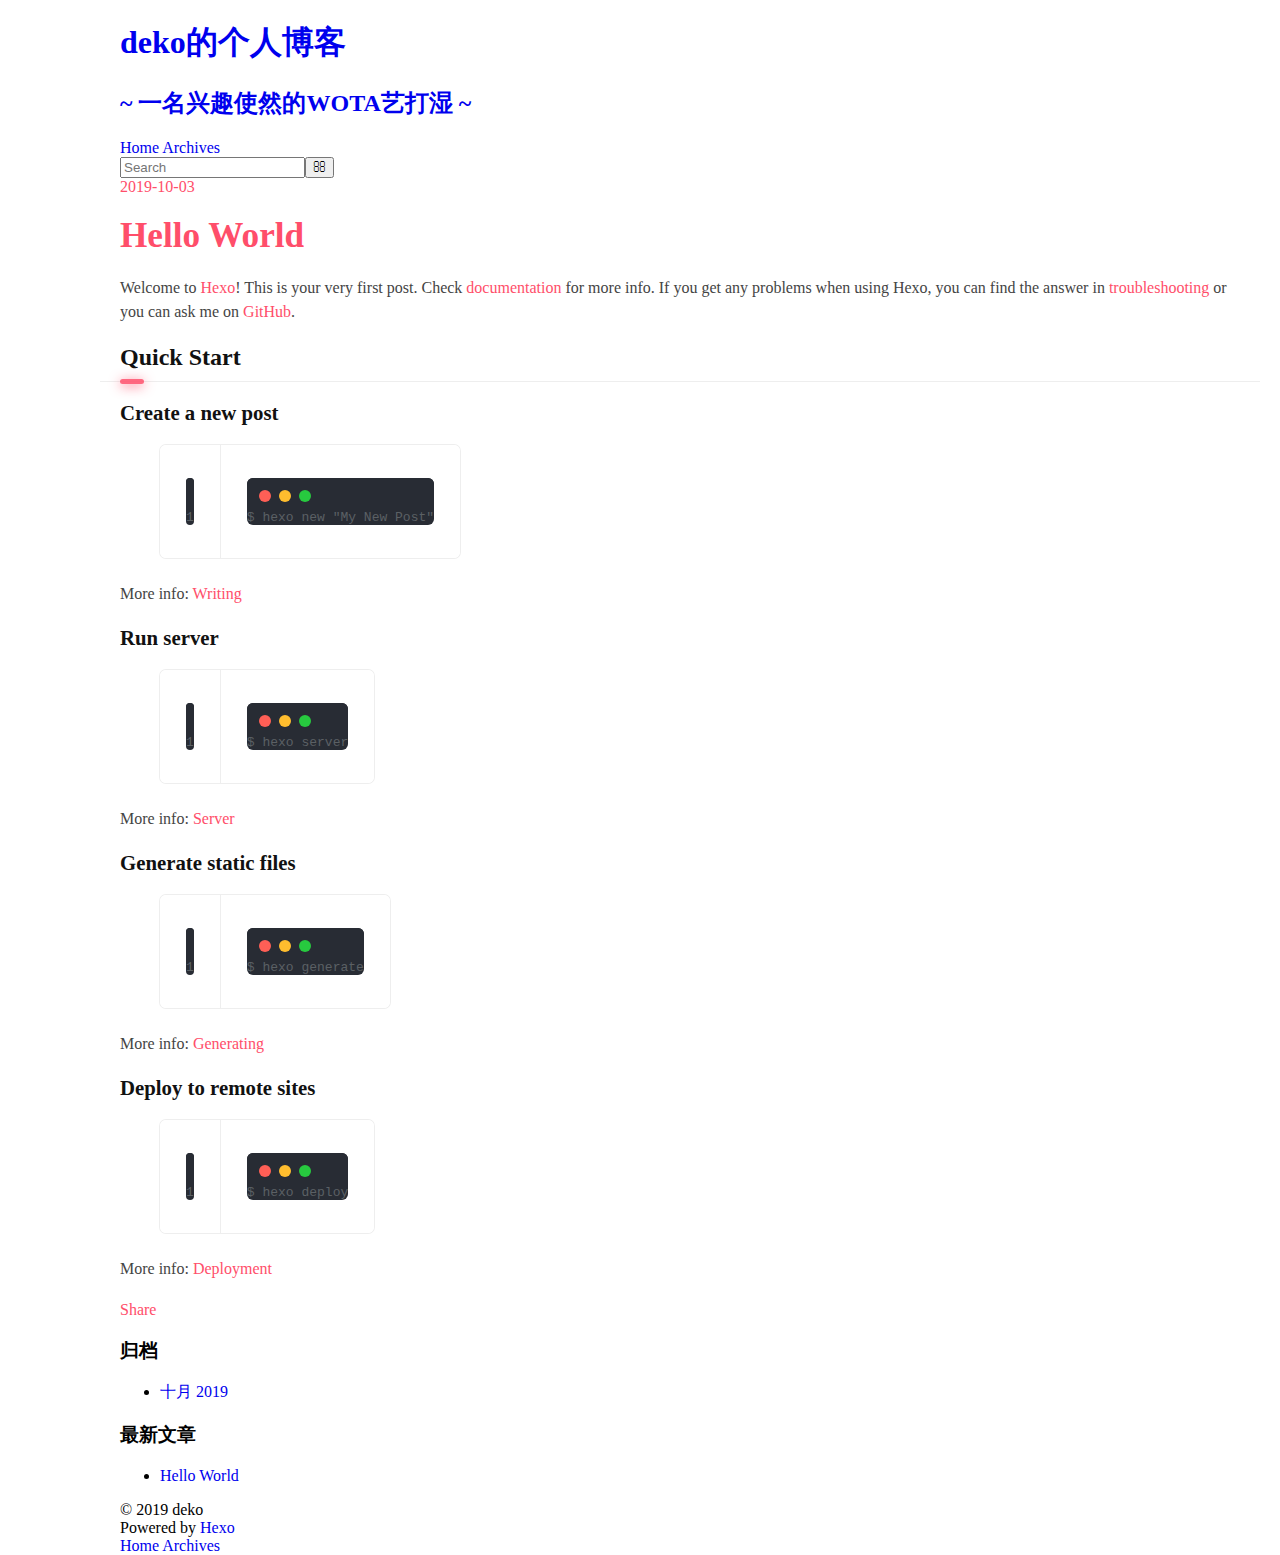
==== index.html @ b3652897 "Site updated: 2019-10-03 15:27:21" ====
<!DOCTYPE html>
<html>
<head><meta name="generator" content="Hexo 3.9.0">
  <meta charset="utf-8">
  

  
  <title>deko的个人博客</title>
  <meta name="viewport" content="width=device-width, initial-scale=1, maximum-scale=1">
  <meta property="og:type" content="website">
<meta property="og:title" content="deko的个人博客">
<meta property="og:url" content="http://yoursite.com/index.html">
<meta property="og:site_name" content="deko的个人博客">
<meta property="og:locale" content="zh-CN">
<meta name="twitter:card" content="summary">
<meta name="twitter:title" content="deko的个人博客">
  
    <link rel="alternate" href="/atom.xml" title="deko的个人博客" type="application/atom+xml">
  
  
    <link rel="icon" href="/favicon.png">
  
  
    <link href="//fonts.googleapis.com/css?family=Source+Code+Pro" rel="stylesheet" type="text/css">
  
  <link rel="stylesheet" href="/css/style.css">
</head>
</html>
<body>
  <div id="container">
    <div id="wrap">
      <header id="header">
  <div id="banner"></div>
  <div id="header-outer" class="outer">
    <div id="header-title" class="inner">
      <h1 id="logo-wrap">
        <a href="/" id="logo">deko的个人博客</a>
      </h1>
      
        <h2 id="subtitle-wrap">
          <a href="/" id="subtitle">~ 一名兴趣使然的WOTA艺打湿 ~</a>
        </h2>
      
    </div>
    <div id="header-inner" class="inner">
      <nav id="main-nav">
        <a id="main-nav-toggle" class="nav-icon"></a>
        
          <a class="main-nav-link" href="/">Home</a>
        
          <a class="main-nav-link" href="/archives">Archives</a>
        
      </nav>
      <nav id="sub-nav">
        
          <a id="nav-rss-link" class="nav-icon" href="/atom.xml" title="RSS Feed"></a>
        
        <a id="nav-search-btn" class="nav-icon" title="搜索"></a>
      </nav>
      <div id="search-form-wrap">
        <form action="//google.com/search" method="get" accept-charset="UTF-8" class="search-form"><input type="search" name="q" class="search-form-input" placeholder="Search"><button type="submit" class="search-form-submit">&#xF002;</button><input type="hidden" name="sitesearch" value="http://yoursite.com"></form>
      </div>
    </div>
  </div>
</header>
      <div class="outer">
        <section id="main">
  
    <article id="post-hello-world" class="article article-type-post" itemscope itemprop="blogPost">
  <div class="article-meta">
    <a href="/2019/10/03/hello-world/" class="article-date">
  <time datetime="2019-10-03T06:06:13.133Z" itemprop="datePublished">2019-10-03</time>
</a>
    
  </div>
  <div class="article-inner">
    
    
      <header class="article-header">
        
  
    <h1 itemprop="name">
      <a class="article-title" href="/2019/10/03/hello-world/">Hello World</a>
    </h1>
  

      </header>
    
    <div class="article-entry" itemprop="articleBody">
      
        <p>Welcome to <a href="https://hexo.io/" target="_blank" rel="noopener">Hexo</a>! This is your very first post. Check <a href="https://hexo.io/docs/" target="_blank" rel="noopener">documentation</a> for more info. If you get any problems when using Hexo, you can find the answer in <a href="https://hexo.io/docs/troubleshooting.html" target="_blank" rel="noopener">troubleshooting</a> or you can ask me on <a href="https://github.com/hexojs/hexo/issues" target="_blank" rel="noopener">GitHub</a>.</p>
<h2 id="Quick-Start"><a href="#Quick-Start" class="headerlink" title="Quick Start"></a>Quick Start</h2><h3 id="Create-a-new-post"><a href="#Create-a-new-post" class="headerlink" title="Create a new post"></a>Create a new post</h3><figure class="highlight bash"><table><tr><td class="gutter"><pre><span class="line">1</span><br></pre></td><td class="code"><pre><span class="line">$ hexo new <span class="string">"My New Post"</span></span><br></pre></td></tr></table></figure>

<p>More info: <a href="https://hexo.io/docs/writing.html" target="_blank" rel="noopener">Writing</a></p>
<h3 id="Run-server"><a href="#Run-server" class="headerlink" title="Run server"></a>Run server</h3><figure class="highlight bash"><table><tr><td class="gutter"><pre><span class="line">1</span><br></pre></td><td class="code"><pre><span class="line">$ hexo server</span><br></pre></td></tr></table></figure>

<p>More info: <a href="https://hexo.io/docs/server.html" target="_blank" rel="noopener">Server</a></p>
<h3 id="Generate-static-files"><a href="#Generate-static-files" class="headerlink" title="Generate static files"></a>Generate static files</h3><figure class="highlight bash"><table><tr><td class="gutter"><pre><span class="line">1</span><br></pre></td><td class="code"><pre><span class="line">$ hexo generate</span><br></pre></td></tr></table></figure>

<p>More info: <a href="https://hexo.io/docs/generating.html" target="_blank" rel="noopener">Generating</a></p>
<h3 id="Deploy-to-remote-sites"><a href="#Deploy-to-remote-sites" class="headerlink" title="Deploy to remote sites"></a>Deploy to remote sites</h3><figure class="highlight bash"><table><tr><td class="gutter"><pre><span class="line">1</span><br></pre></td><td class="code"><pre><span class="line">$ hexo deploy</span><br></pre></td></tr></table></figure>

<p>More info: <a href="https://hexo.io/docs/deployment.html" target="_blank" rel="noopener">Deployment</a></p>

      
    </div>
    <footer class="article-footer">
      <a data-url="http://yoursite.com/2019/10/03/hello-world/" data-id="ck1ab6etz00009khpssc32a7c" class="article-share-link">Share</a>
      
      
    </footer>
  </div>
  
</article>


  


</section>
        
          <aside id="sidebar">
  
    

  
    

  
    
  
    
  <div class="widget-wrap">
    <h3 class="widget-title">归档</h3>
    <div class="widget">
      <ul class="archive-list"><li class="archive-list-item"><a class="archive-list-link" href="/archives/2019/10/">十月 2019</a></li></ul>
    </div>
  </div>


  
    
  <div class="widget-wrap">
    <h3 class="widget-title">最新文章</h3>
    <div class="widget">
      <ul>
        
          <li>
            <a href="/2019/10/03/hello-world/">Hello World</a>
          </li>
        
      </ul>
    </div>
  </div>

  
</aside>
        
      </div>
      <footer id="footer">
  
  <div class="outer">
    <div id="footer-info" class="inner">
      &copy; 2019 deko<br>
      Powered by <a href="http://hexo.io/" target="_blank">Hexo</a>
    </div>
  </div>
</footer>
    </div>
    <nav id="mobile-nav">
  
    <a href="/" class="mobile-nav-link">Home</a>
  
    <a href="/archives" class="mobile-nav-link">Archives</a>
  
</nav>
    

<script src="//ajax.googleapis.com/ajax/libs/jquery/2.0.3/jquery.min.js"></script>


  <link rel="stylesheet" href="/fancybox/jquery.fancybox.css">
  <script src="/fancybox/jquery.fancybox.pack.js"></script>


<script src="/js/script.js"></script>



  </div>
</body>
</html>
---- css/style.css ----
*,
*::after,
*::before {
  box-sizing: border-box;
}
a {
  text-decoration: none;
}
body {
  max-width: 1200px;
  margin: auto !important;
}
#nexmoe-background .nexmoe-bg {
  opacity: 0.2;
  background-size: cover;
  filter: blur(30px);
  height: 100vh;
  width: 100%;
  position: fixed;
  top: 0;
  left: 0;
  z-index: -1;
}
#nexmoe-background .mdui-appbar {
  padding: 10px;
  display: none;
}
#nexmoe-background .mdui-appbar img {
  width: 100%;
}
@media screen and (max-width: 1023px) {
  .nexmoe-bg {
    position: relative;
  }
  .mdui-appbar {
    display: block !important;
  }
}
#nexmoe-header {
  margin-left: -240px;
}
#nexmoe-header .mdui-drawer {
  left: unset;
  scrollbar-width: none;
}
#nexmoe-header .mdui-drawer::-webkit-scrollbar {
  display: none;
}
#nexmoe-header .nexmoe-avatar,
#nexmoe-header .nexmoe-avatar img {
  width: 100%;
  font-size: 0 0;
}
#nexmoe-header .nexmoe-avatar {
  margin: 45px;
  z-index: 4;
  position: relative;
  font-size: 0;
  width: calc(100% - 90px);
  overflow: hidden;
  border-radius: 100%;
  box-shadow: 0 0.3rem 2rem rgba(161,177,204,0.6);
}
#nexmoe-header .nexmoe-avatar a {
  padding-bottom: 100%;
  display: block;
  height: 0;
}
#nexmoe-header .nexmoe-count {
  padding: 0 30px;
  margin-bottom: 30px;
  display: -webkit-box;
  display: -ms-flexbox;
  display: flex;
}
#nexmoe-header .nexmoe-count div {
  -webkit-box-flex: 1;
  -ms-flex: 1;
  flex: 1;
  text-align: center;
  color: #a3a8ae;
}
#nexmoe-header .nexmoe-count div span {
  color: #363636;
  display: block;
}
#nexmoe-header .nexmoe-social {
  padding: 5px;
}
#nexmoe-header .nexmoe-social a {
  width: 36px;
  height: 36px;
  line-height: 36px;
  margin: 5px;
  border-radius: 100%;
  display: inline-block;
  text-align: center;
  color: #606266;
}
#nexmoe-header .nexmoe-list {
  padding: 8px 20px;
}
#nexmoe-header .nexmoe-list .nexmoe-list-item {
  padding: 0 36px;
  color: #9ca2a8;
  transition: all 0.35s;
  border-radius: 10px;
  margin-bottom: 10px;
  text-align: center;
}
#nexmoe-header .nexmoe-list .nexmoe-list-item.active,
#nexmoe-header .nexmoe-list .nexmoe-list-item.active i {
  color: #fff;
}
#nexmoe-header .nexmoe-list .nexmoe-list-item.active {
  opacity: 0.9;
  background: #ff4e6a;
  box-shadow: 0 2px 12px #ff4e6a;
}
#nexmoe-header .nexmoe-list .nexmoe-list-item i {
  font-size: 22px;
  color: #9ca2a8;
}
#nexmoe-header .nexmoe-list .nexmoe-list-item .mdui-list-item-content {
  margin-left: 0px;
  transition: all 0.35s;
}
#nexmoe-header .nexmoe-widget-wrap {
  box-shadow: 0 0 1rem rgba(161,177,204,0.4);
  background-color: #fff;
  margin: 20px;
  border-radius: 10px;
  overflow: hidden;
  white-space: normal;
}
#nexmoe-header .nexmoe-widget-wrap .nexmoe-widget-title {
  font-size: 1.2em;
  font-weight: normal;
  padding: 12px 10px 10px;
  border-bottom: 1px solid #eee;
  margin: 0;
}
#nexmoe-header .nexmoe-widget-wrap .nexmoe-widget ul {
  list-style-type: none;
  padding: 0;
  margin: 0;
}
#nexmoe-header .nexmoe-widget-wrap .nexmoe-widget ul li {
  overflow: hidden;
  text-overflow: ellipsis;
  white-space: nowrap;
  border-bottom: 1px solid #eee;
  position: relative;
}
#nexmoe-header .nexmoe-widget-wrap .nexmoe-widget ul li a {
  padding: 14px 10px;
  display: block;
  color: #606266;
}
#nexmoe-header .nexmoe-widget-wrap .nexmoe-widget ul li:last-child {
  border-bottom: none;
}
#nexmoe-header .nexmoe-widget-wrap .nexmoe-widget .category-list-count {
  background-color: rgba(255,78,106,0.8);
  display: inline-block;
  width: 26px;
  height: 26px;
  line-height: 26px;
  text-align: center;
  border-radius: 100%;
  color: #fff;
  position: absolute;
  right: 10px;
  top: 10px;
}
#nexmoe-header .nexmoe-widget-wrap .tagcloud {
  padding: 10px;
  padding-bottom: 5px;
}
#nexmoe-header .nexmoe-widget-wrap .tagcloud a {
  border-radius: 10px;
  padding: 5px 10px;
  color: #fff;
  font-size: 12px !important;
  display: inline-block;
  margin-bottom: 5px;
}
#nexmoe-header .nexmoe-widget-wrap .tagcloud a:before {
  content: "# ";
}
#nexmoe-header .nexmoe-widget-wrap .tagcloud a:nth-child(7n+1) {
  background-color: rgba(255,78,106,0.15);
  color: rgba(255,78,106,0.8);
}
#nexmoe-header .nexmoe-widget-wrap .tagcloud a:nth-child(7n+2) {
  background-color: rgba(255,170,115,0.15);
  color: #ffaa73;
}
#nexmoe-header .nexmoe-widget-wrap .tagcloud a:nth-child(7n+3) {
  background-color: rgba(254,212,102,0.15);
  color: #fed466;
}
#nexmoe-header .nexmoe-widget-wrap .tagcloud a:nth-child(7n+4) {
  background-color: rgba(60,220,130,0.15);
  color: #3cdc82;
}
#nexmoe-header .nexmoe-widget-wrap .tagcloud a:nth-child(7n+5) {
  background-color: rgba(100,220,240,0.15);
  color: #64dcf0;
}
#nexmoe-header .nexmoe-widget-wrap .tagcloud a:nth-child(7n+6) {
  background-color: rgba(100,185,255,0.15);
  color: #64b9ff;
}
#nexmoe-header .nexmoe-widget-wrap .tagcloud a:nth-child(7n+7) {
  background-color: rgba(180,180,255,0.15);
  color: #b4b4ff;
}
#nexmoe-header .nexmoe-copyright {
  padding: 0 30px;
  text-align: right;
  color: #777;
  white-space: normal;
  margin-bottom: 20px;
}
#nexmoe-header .nexmoe-copyright a {
  color: rgba(255,78,106,0.8);
}
@media screen and (max-width: 1024px) {
  #nexmoe-header {
    margin-left: 0;
  }
  #nexmoe-header .mdui-drawer {
    left: 0;
  }
}
#nexmoe-content {
  position: relative;
}
#nexmoe-content .nexmoe-primary {
  box-shadow: 0 0 1rem rgba(161,177,204,0.4);
  background-color: #fff;
  float: left;
  width: 100%;
  padding: 20px;
  position: absolute;
  min-height: 100vh;
}
#nexmoe-content .nexmoe-primary .nexmoe-page-nav {
  list-style: none;
  text-align: center;
  display: inline-block;
  color: #ddd;
  background-color: #f5f6f5;
  border-radius: 10px;
  margin-top: -10px;
}
#nexmoe-content .nexmoe-primary .nexmoe-page-nav .prev {
  margin-left: 8px;
}
#nexmoe-content .nexmoe-primary .nexmoe-page-nav .page-number,
#nexmoe-content .nexmoe-primary .nexmoe-page-nav .extend {
  color: #999;
  border-radius: 10px;
  width: 35px;
  height: 35px;
  line-height: 35px;
  margin-right: 8px;
  float: left;
}
#nexmoe-content .nexmoe-primary .nexmoe-page-nav .current {
  color: #fff;
  background: #ff4e6a;
  opacity: 0.9;
  box-shadow: 0 2px 12px #ff4e6a;
}
#nexmoe-content .nexmoe-posts {
  position: relative;
}
#nexmoe-content .nexmoe-posts .nexmoe-post {
  width: 100%;
  margin-bottom: 40px;
}
#nexmoe-content .nexmoe-posts .nexmoe-post article {
  padding: 10px 0;
}
#nexmoe-content .nexmoe-posts .nexmoe-post article p:first-child {
  margin-top: 0;
}
#nexmoe-content .nexmoe-posts .nexmoe-post article p:last-child {
  margin-bottom: 0;
}
#nexmoe-content .nexmoe-posts .nexmoe-post:last-child {
  margin-bottom: 20px;
}
#nexmoe-content .nexmoe-post .nexmoe-post-cover {
  width: 100%;
  position: relative;
  overflow: hidden;
  border-radius: 10px;
  margin-bottom: 10px;
  max-height: 500px;
  min-height: 65px;
  background-color: #eee;
}
#nexmoe-content .nexmoe-post .nexmoe-post-cover img {
  width: 100%;
  display: block;
}
#nexmoe-content .nexmoe-post .nexmoe-post-cover h1 {
  position: absolute;
  bottom: 0;
  padding: 15px;
  color: #fff;
  font-size: 2em;
  width: 100%;
  box-sizing: border-box;
  text-transform: none;
  z-index: 1;
  margin: 0;
  font-weight: normal;
}
#nexmoe-content .nexmoe-post .nexmoe-post-cover h1:after {
  background-image: -webkit-linear-gradient(to top, rgba(10,17,25,0.2) 10%, rgba(10,17,25,0) 100%);
  background-image: linear-gradient(to top, rgba(10,17,25,0.2) 10%, rgba(10,17,25,0) 100%);
  -moz-pointer-events: none;
  -webkit-pointer-events: none;
  -ms-pointer-events: none;
  pointer-events: none;
  background-size: cover;
  content: '';
  display: block;
  height: 100%;
  left: 0;
  position: absolute;
  bottom: 0;
  width: 100%;
  z-index: -1;
}
#nexmoe-content .nexmoe-post .nexmoe-post-meta {
  margin-bottom: -10px;
}
#nexmoe-content .nexmoe-post .nexmoe-post-meta a {
  border-radius: 10px;
  padding: 5px 10px;
  color: #fff;
  font-size: 14px;
  display: inline-block;
  margin-bottom: 5px;
  margin-right: 3px;
}
#nexmoe-content .nexmoe-post .nexmoe-post-meta a .nexmoefont {
  font-size: 14px;
}
#nexmoe-content .nexmoe-post .nexmoe-post-meta a:before,
#nexmoe-content .nexmoe-post .nexmoe-post-meta i:before {
  margin-right: 5px;
}
#nexmoe-content .nexmoe-post .nexmoe-post-meta a:nth-child(7n+1) {
  background-color: #ff4e6a;
}
#nexmoe-content .nexmoe-post .nexmoe-post-meta a:nth-child(7n+2) {
  background-color: #ffaa73;
}
#nexmoe-content .nexmoe-post .nexmoe-post-meta a:nth-child(7n+3) {
  background-color: #fed466;
}
#nexmoe-content .nexmoe-post .nexmoe-post-meta a:nth-child(7n+4) {
  background-color: #3cdc82;
}
#nexmoe-content .nexmoe-post .nexmoe-post-meta a:nth-child(7n+5) {
  background-color: #64dcf0;
}
#nexmoe-content .nexmoe-post .nexmoe-post-meta a:nth-child(7n+6) {
  background-color: #64b9ff;
}
#nexmoe-content .nexmoe-post .nexmoe-post-meta a:nth-child(7n+7) {
  background-color: #b4b4ff;
}
#nexmoe-content .nexmoe-post .nexmoe-post-copyright {
  margin-bottom: 20px;
  border-radius: 6px;
  padding: 20px;
  color: #666;
  background-color: #f8f8f8;
  border-left: 2px solid #eee;
  line-height: 1.5em;
  position: relative;
}
#nexmoe-content .nexmoe-post .nexmoe-post-copyright i {
  position: absolute;
  top: -10px;
  left: 13px;
  font-size: 20px;
  background: #f8f8f8;
  color: #666;
  border-radius: 100%;
  text-align: center;
  line-height: 24px;
  padding: 2px;
  height: 30px;
  width: 30px;
  border: 1px solid #eee;
}
#nexmoe-content .nexmoe-post .nexmoe-post-copyright a {
  color: #ff4e6a;
}
#nexmoe-content .nexmoe-comment {
  background-color: #f5f6f5;
  padding: 20px;
  margin: -20px;
  margin-top: 0;
}
#nexmoe-content::after {
  clear: both;
  display: table;
  content: ' ';
}
@media screen and (max-width: 1024px) {
  #nexmoe-content .nexmoe-primary {
    width: 100%;
    position: relative;
    min-height: 100vh;
  }
  #nexmoe-content .nexmoe-secondary {
    display: none;
  }
}
@media screen and (min-width: 1024px) {
  body {
    padding-left: 80px;
  }
  #nexmoe-header .mdui-drawer-close {
    -webkit-transform: translateX(-160px);
    transform: translateX(-160px);
  }
  #nexmoe-header .mdui-drawer-close .nexmoe-avatar {
    padding: 16px;
    width: 80px;
    margin-left: 160px;
    margin-top: 8px;
  }
  #nexmoe-header .mdui-drawer-close .nexmoe-count {
    padding: 16px;
    width: 80px;
    margin-left: 160px;
    display: block;
  }
  #nexmoe-header .mdui-drawer-close .nexmoe-count div {
    display: block;
    margin-bottom: 10px;
  }
  #nexmoe-header .mdui-drawer-close .nexmoe-count div:last-child {
    margin-bottom: 0;
  }
  #nexmoe-header .mdui-drawer-close .mdui-list {
    margin-left: 160px;
  }
  #nexmoe-header .mdui-drawer-close .nexmoe-list-item {
    padding: 0 17px;
    color: #9ca2a8;
  }
  #nexmoe-header .mdui-drawer-close .mdui-list-item-icon~.mdui-list-item-content {
    margin-left: 32px;
  }
  #nexmoe-header .mdui-drawer-close .nexmoe-list {
    padding: 8px 10px;
  }
}
article {
  color: #444;
  font-family: microsoft yahei;
}
article p {
  line-height: 24px;
}
article code {
  background-color: rgba(27,31,35,0.05);
  border-radius: 6px;
  font-size: 85%;
  padding: 0.2em 0.4em;
  border: 1px solid #d7dae2;
}
article code::-webkit-scrollbar {
  width: 10px;
  height: 10px;
}
article code::-webkit-scrollbar-thumb {
  border-radius: 6px;
  background-color: #888;
}
article pre {
  border-radius: 6px;
  overflow: hidden;
  -webkit-box-sizing: border-box;
  box-sizing: border-box;
  margin: 20px 0;
  position: relative;
  background: #282c34;
}
article pre::before {
  content: "";
  background: #282c34;
  height: 32px;
  margin-bottom: 0;
  display: block;
}
article pre::after {
  content: " ";
  position: absolute;
  border-radius: 50%;
  background: #ff5f56;
  width: 12px;
  height: 12px;
  top: 0;
  left: 12px;
  margin-top: 12px;
  -webkit-box-shadow: 20px 0 #ffbd2e, 40px 0 #27c93f;
  box-shadow: 20px 0 #ffbd2e, 40px 0 #27c93f;
}
article pre code {
  position: relative;
  padding: 0 5px;
  display: inline-block;
  padding-left: 45px !important;
  border: none;
  border-radius: 0;
  font-size: 100%;
}
article pre code::after {
  content: '001 \A 002 \A 003 \A 004 \A 005 \A 006 \A 007 \A 008 \A 009 \A 010 \A 011 \A 012 \A 013 \A 014 \A 015 \A 016 \A 017 \A 018 \A 019 \A 020 \A 021 \A 022 \A 023 \A 024 \A 025 \A 026 \A 027 \A 028 \A 029 \A 030 \A 031 \A 032 \A 033 \A 034 \A 035 \A 036 \A 037 \A 038 \A 039 \A 040 \A 041 \A 042 \A 043 \A 044 \A 045 \A 046 \A 047 \A 048 \A 049 \A 050 \A 051 \A 052 \A 053 \A 054 \A 055 \A 056 \A 057 \A 058 \A 059 \A 060 \A 061 \A 062 \A 063 \A 064 \A 065 \A 066 \A 067 \A 068 \A 069 \A 070 \A 071 \A 072 \A 073 \A 074 \A 075 \A 076 \A 077 \A 078 \A 079 \A 080 \A 081 \A 082 \A 083 \A 084 \A 085 \A 086 \A 087 \A 088 \A 089 \A 090 \A 091 \A 092 \A 093 \A 094 \A 095 \A 096 \A 097 \A 098 \A 099 \A 100 \A 101 \A 102 \A 103 \A 104 \A 105 \A 106 \A 107 \A 108 \A 109 \A 110 \A 111 \A 112 \A 113 \A 114 \A 115 \A 116 \A 117 \A 118 \A 119 \A 120 \A 121 \A 122 \A 123 \A 124 \A 125 \A 126 \A 127 \A 128 \A 129 \A 130 \A 131 \A 132 \A 133 \A 134 \A 135 \A 136 \A 137 \A 138 \A 139 \A 140 \A 141 \A 142 \A 143 \A 144 \A 145 \A 146 \A 147 \A 148 \A 149 \A 150 \A 151 \A 152 \A 153 \A 154 \A 155 \A 156 \A 157 \A 158 \A 159 \A 160 \A 161 \A 162 \A 163 \A 164 \A 165 \A 166 \A 167 \A 168 \A 169 \A 170 \A 171 \A 172 \A 173 \A 174 \A 175 \A 176 \A 177 \A 178 \A 179 \A 180 \A 181 \A 182 \A 183 \A 184 \A 185 \A 186 \A 187 \A 188 \A 189 \A 190 \A 191 \A 192 \A 193 \A 194 \A 195 \A 196 \A 197 \A 198 \A 199 \A 200 \A 201 \A 202 \A 203 \A 204 \A 205 \A 206 \A 207 \A 208 \A 209 \A 210 \A 211 \A 212 \A 213 \A 214 \A 215 \A 216 \A 217 \A 218 \A 219 \A 220 \A 221 \A 222 \A 223 \A 224 \A 225 \A 226 \A 227 \A 228 \A 229 \A 230 \A 231 \A 232 \A 233 \A 234 \A 235 \A 236 \A 237 \A 238 \A 239 \A 240 \A 241 \A 242 \A 243 \A 244 \A 245 \A 246 \A 247 \A 248 \A 249 \A 250 \A 251 \A 252 \A 253 \A 254 \A 255 \A 256 \A 257 \A 258 \A 259 \A 260 \A 261 \A 262 \A 263 \A 264 \A 265 \A 266 \A 267 \A 268 \A 269 \A 270 \A 271 \A 272 \A 273 \A 274 \A 275 \A 276 \A 277 \A 278 \A 279 \A 280 \A 281 \A 282 \A 283 \A 284 \A 285 \A 286 \A 287 \A 288 \A 289 \A 290 \A 291 \A 292 \A 293 \A 294 \A 295 \A 296 \A 297 \A 298 \A 299 \A 300 \A 301 \A 302 \A 303 \A 304 \A 305 \A 306 \A 307 \A 308 \A 309 \A 310 \A 311 \A 312 \A 313 \A 314 \A 315 \A 316 \A 317 \A 318 \A 319 \A 320 \A 321 \A 322 \A 323 \A 324 \A 325 \A 326 \A 327 \A 328 \A 329 \A 330 \A 331 \A 332 \A 333 \A 334 \A 335 \A 336 \A 337 \A 338 \A 339 \A 340 \A 341 \A 342 \A 343 \A 344 \A 345 \A 346 \A 347 \A 348 \A 349 \A 350 \A 351 \A 352 \A 353 \A 354 \A 355 \A 356 \A 357 \A 358 \A 359 \A 360 \A 361 \A 362 \A 363 \A 364 \A 365 \A 366 \A 367 \A 368 \A 369 \A 370 \A 371 \A 372 \A 373 \A 374 \A 375 \A 376 \A 377 \A 378 \A 379 \A 380 \A 381 \A 382 \A 383 \A 384 \A 385 \A 386 \A 387 \A 388 \A 389 \A 390 \A 391 \A 392 \A 393 \A 394 \A 395 \A 396 \A 397 \A 398 \A 399 \A 400 \A 401 \A 402 \A 403 \A 404 \A 405 \A 406 \A 407 \A 408 \A 409 \A 410 \A 411 \A 412 \A 413 \A 414 \A 415 \A 416 \A 417 \A 418 \A 419 \A 420 \A 421 \A 422 \A 423 \A 424 \A 425 \A 426 \A 427 \A 428 \A 429 \A 430 \A 431 \A 432 \A 433 \A 434 \A 435 \A 436 \A 437 \A 438 \A 439 \A 440 \A 441 \A 442 \A 443 \A 444 \A 445 \A 446 \A 447 \A 448 \A 449 \A 450 \A 451 \A 452 \A 453 \A 454 \A 455 \A 456 \A 457 \A 458 \A 459 \A 460 \A 461 \A 462 \A 463 \A 464 \A 465 \A 466 \A 467 \A 468 \A 469 \A 470 \A 471 \A 472 \A 473 \A 474 \A 475 \A 476 \A 477 \A 478 \A 479 \A 480 \A 481 \A 482 \A 483 \A 484 \A 485 \A 486 \A 487 \A 488 \A 489 \A 490 \A 491 \A 492 \A 493 \A 494 \A 495 \A 496 \A 497 \A 498 \A 499 \A 500 \A 501 \A 502 \A 503 \A 504 \A 505 \A 506 \A 507 \A 508 \A 509 \A 510 \A 511 \A 512 \A 513 \A 514 \A 515 \A 516 \A 517 \A 518 \A 519 \A 520 \A 521 \A 522 \A 523 \A 524 \A 525 \A 526 \A 527 \A 528 \A 529 \A 530 \A 531 \A 532 \A 533 \A 534 \A 535 \A 536 \A 537 \A 538 \A 539 \A 540 \A 541 \A 542 \A 543 \A 544 \A 545 \A 546 \A 547 \A 548 \A 549 \A 550 \A 551 \A 552 \A 553 \A 554 \A 555 \A 556 \A 557 \A 558 \A 559 \A 560 \A 561 \A 562 \A 563 \A 564 \A 565 \A 566 \A 567 \A 568 \A 569 \A 570 \A 571 \A 572 \A 573 \A 574 \A 575 \A 576 \A 577 \A 578 \A 579 \A 580 \A 581 \A 582 \A 583 \A 584 \A 585 \A 586 \A 587 \A 588 \A 589 \A 590 \A 591 \A 592 \A 593 \A 594 \A 595 \A 596 \A 597 \A 598 \A 599 \A 600 \A 601 \A 602 \A 603 \A 604 \A 605 \A 606 \A 607 \A 608 \A 609 \A 610 \A 611 \A 612 \A 613 \A 614 \A 615 \A 616 \A 617 \A 618 \A 619 \A 620 \A 621 \A 622 \A 623 \A 624 \A 625 \A 626 \A 627 \A 628 \A 629 \A 630 \A 631 \A 632 \A 633 \A 634 \A 635 \A 636 \A 637 \A 638 \A 639 \A 640 \A 641 \A 642 \A 643 \A 644 \A 645 \A 646 \A 647 \A 648 \A 649 \A 650 \A 651 \A 652 \A 653 \A 654 \A 655 \A 656 \A 657 \A 658 \A 659 \A 660 \A 661 \A 662 \A 663 \A 664 \A 665 \A 666 \A 667 \A 668 \A 669 \A 670 \A 671 \A 672 \A 673 \A 674 \A 675 \A 676 \A 677 \A 678 \A 679 \A 680 \A 681 \A 682 \A 683 \A 684 \A 685 \A 686 \A 687 \A 688 \A 689 \A 690 \A 691 \A 692 \A 693 \A 694 \A 695 \A 696 \A 697 \A 698 \A 699 \A 700 \A 701 \A 702 \A 703 \A 704 \A 705 \A 706 \A 707 \A 708 \A 709 \A 710 \A 711 \A 712 \A 713 \A 714 \A 715 \A 716 \A 717 \A 718 \A 719 \A 720 \A 721 \A 722 \A 723 \A 724 \A 725 \A 726 \A 727 \A 728 \A 729 \A 730 \A 731 \A 732 \A 733 \A 734 \A 735 \A 736 \A 737 \A 738 \A 739 \A 740 \A 741 \A 742 \A 743 \A 744 \A 745 \A 746 \A 747 \A 748 \A 749 \A 750 \A 751 \A 752 \A 753 \A 754 \A 755 \A 756 \A 757 \A 758 \A 759 \A 760 \A 761 \A 762 \A 763 \A 764 \A 765 \A 766 \A 767 \A 768 \A 769 \A 770 \A 771 \A 772 \A 773 \A 774 \A 775 \A 776 \A 777 \A 778 \A 779 \A 780 \A 781 \A 782 \A 783 \A 784 \A 785 \A 786 \A 787 \A 788 \A 789 \A 790 \A 791 \A 792 \A 793 \A 794 \A 795 \A 796 \A 797 \A 798 \A 799 \A 800 \A 801 \A 802 \A 803 \A 804 \A 805 \A 806 \A 807 \A 808 \A 809 \A 810 \A 811 \A 812 \A 813 \A 814 \A 815 \A 816 \A 817 \A 818 \A 819 \A 820 \A 821 \A 822 \A 823 \A 824 \A 825 \A 826 \A 827 \A 828 \A 829 \A 830 \A 831 \A 832 \A 833 \A 834 \A 835 \A 836 \A 837 \A 838 \A 839 \A 840 \A 841 \A 842 \A 843 \A 844 \A 845 \A 846 \A 847 \A 848 \A 849 \A 850 \A 851 \A 852 \A 853 \A 854 \A 855 \A 856 \A 857 \A 858 \A 859 \A 860 \A 861 \A 862 \A 863 \A 864 \A 865 \A 866 \A 867 \A 868 \A 869 \A 870 \A 871 \A 872 \A 873 \A 874 \A 875 \A 876 \A 877 \A 878 \A 879 \A 880 \A 881 \A 882 \A 883 \A 884 \A 885 \A 886 \A 887 \A 888 \A 889 \A 890 \A 891 \A 892 \A 893 \A 894 \A 895 \A 896 \A 897 \A 898 \A 899 \A 900 \A 901 \A 902 \A 903 \A 904 \A 905 \A 906 \A 907 \A 908 \A 909 \A 910 \A 911 \A 912 \A 913 \A 914 \A 915 \A 916 \A 917 \A 918 \A 919 \A 920 \A 921 \A 922 \A 923 \A 924 \A 925 \A 926 \A 927 \A 928 \A 929 \A 930 \A 931 \A 932 \A 933 \A 934 \A 935 \A 936 \A 937 \A 938 \A 939 \A 940 \A 941 \A 942 \A 943 \A 944 \A 945 \A 946 \A 947 \A 948 \A 949 \A 950 \A 951 \A 952 \A 953 \A 954 \A 955 \A 956 \A 957 \A 958 \A 959 \A 960 \A 961 \A 962 \A 963 \A 964 \A 965 \A 966 \A 967 \A 968 \A 969 \A 970 \A 971 \A 972 \A 973 \A 974 \A 975 \A 976 \A 977 \A 978 \A 979 \A 980 \A 981 \A 982 \A 983 \A 984 \A 985 \A 986 \A 987 \A 988 \A 989 \A 990 \A 991 \A 992 \A 993 \A 994 \A 995 \A 996 \A 997 \A 998 \A 999.';
  color: #5c6370;
  position: absolute;
  top: 0.5em;
  bottom: 0.5em;
  left: 0;
  text-align: left;
  clip: rect(-100px 2em 9999px 0);
  clip: rect(-100px 5ch 9999px 0);
  overflow: hidden;
  padding: 1px 0;
  padding-left: 12px;
  background: #282c34;
}
article a {
  -webkit-transition: all 0.35s;
  transition: all 0.35s;
  color: #ff4e6a;
  text-decoration: none;
  position: relative;
  word-wrap: break-word;
}
article a:hover,
article a:focus {
  color: #ff4e6a;
}
article a::after {
  -webkit-transition: width 0.35s;
  transition: width 0.35s;
  content: "";
  right: 0;
  width: 0;
  bottom: -2px;
  position: absolute;
  border-bottom: 1px solid;
}
article a:hover::after {
  left: 0;
  width: 100%;
}
article p {
  margin: 20px 0;
  position: relative;
}
article p::after {
  content: "";
  clear: both;
  display: block;
}
article del {
  color: #999;
  font-size: 0.9em;
}
article table.nexmoe-album {
  margin: -5px;
  max-width: calc(100% + 10px);
}
article table.nexmoe-album + .nexmoe-album {
  margin-top: 5px;
}
article table.nexmoe-album,
article table.nexmoe-album thead,
article table.nexmoe-album th,
article table.nexmoe-album td {
  border: none;
  box-shadow: none;
}
article table.nexmoe-album * {
  background-color: transparent !important;
}
article table.nexmoe-album th,
article table.nexmoe-album td {
  padding: 5px;
}
article img {
  display: block;
  border-radius: 6px;
  border: 1px solid #eee;
}
article h1,
article h2,
article h3,
article h4,
article h5,
article h6 {
  color: #111;
  margin: 20px 0;
}
article h4,
article h5,
article h6 {
  position: relative;
}
article h4:before,
article h5:before,
article h6:before {
  display: inline-block;
  width: 1em;
  content: '#';
  color: #ff4e6a;
}
article h1 {
  font-size: 2.2em;
}
article h2 {
  font-size: 1.5em;
  position: relative;
  padding-bottom: 10px;
}
article h2:before {
  content: "";
  width: calc(100% + 40px);
  border-bottom: 1px solid #eee;
  position: absolute;
  bottom: -1px;
  left: -20px;
}
article h2:after {
  transition: all 0.35s;
  content: "";
  position: absolute;
  background: rgba(255,78,106,0.85);
  width: 1em;
  height: 5px;
  bottom: -3px;
  left: 0;
  border-radius: 6px;
  box-shadow: 0 2px 12px rgba(255,78,106,0.85);
}
article h2:hover:after {
  width: 2em;
}
article h3 {
  font-size: 1.3em;
}
article h4 {
  font-size: 1.15em;
}
article h5 {
  font-size: 1em;
}
article h6 {
  font-size: 0.9em;
}
article blockquote {
  color: #666;
  margin: 20px 0;
  padding: 0.1em 2.2em;
  background-color: #f8f8f8;
  line-height: 28px;
  position: relative;
  border-radius: 6px;
  border: 1px solid #eee;
  font-family: sf pro sc, sf pro display, sf pro icons, aos icons, pingfang sc, helvetica neue, helvetica, arial, sans-serif;
}
article blockquote:before {
  content: "\201C";
  top: 15px;
  left: 10px;
  position: absolute;
  color: #888;
  font-size: 3em;
}
article blockquote:after {
  content: "\201D";
  bottom: -8px;
  right: 10px;
  position: absolute;
  color: #888;
  font-size: 3em;
}
article hr {
  display: block;
  border: 0;
  border-top: 1px dashed #ccc;
  margin: 20px 0;
  padding: 0;
}
article sub,
article sup {
  font-size: 75%;
  line-height: 0;
  position: relative;
  vertical-align: baseline;
}
article sup {
  top: -0.5em;
}
article sub {
  bottom: -0.25em;
}
article ul,
article ol {
  padding: 0 0 0 2em;
  margin-top: 0;
}
article ul .mdui-checkbox {
  padding-left: 22px;
  height: 18px;
}
article ul .mdui-checkbox-icon {
  top: 4px;
}
article li {
  line-height: 24px;
}
article li p {
  margin: 0 !important;
}
article dd {
  margin: 0 0 0 2em;
}
article table {
  color: #5b6064;
  border-spacing: 0;
  text-align: center;
  border-collapse: collapse;
  -webkit-box-shadow: 0 0 0 1px #eee;
  box-shadow: 0 0 0 1px #eee;
  display: inline-block;
  max-width: 100%;
  overflow: auto;
  white-space: nowrap;
  margin: auto;
  border-radius: 6px;
}
article table::-webkit-scrollbar {
  width: 6px;
  height: 6px;
}
article table::-webkit-scrollbar-thumb {
  background-color: #888;
}
article table thead {
  border-bottom: 1px solid #eee;
  background-color: #f8f8f8;
}
article table thead tr {
  background-color: #f8f8f8;
}
article table th {
  border-right: 1px solid #eee;
  padding: 13px 26px;
  font-weight: 400;
}
article table td {
  border-right: 1px solid #eee;
  padding: 13px 26px;
}
article table th:last-child,
article table td:last-child {
  border: none;
}
article table tr {
  background-color: #fff;
}
article table tr:nth-child(2n) {
  background-color: #f8f8f8;
}
article img,
article canvas,
article iframe,
article video,
article svg,
article select,
article textarea {
  width: auto;
  max-width: 100%;
}
details ul {
  padding-left: 1.7em;
}
summary {
  cursor: pointer;
}
summary i {
  margin-right: 0.3em;
  width: 24px;
}
summary::-webkit-details-marker {
  display: none;
}
summary .remove {
  display: none;
}
details[open] > summary .add {
  display: none;
}
details[open] > summary .remove {
  display: inline-block;
}
article .catui-pic {
  max-height: 400px;
  overflow: hidden;
  display: inline-block;
  border-radius: 6px;
  -webkit-box-shadow: 0 0 0 1px #eee;
  box-shadow: 0 0 0 1px #eee;
}
article .catui-pic-2 p {
  width: calc(50% - 10px);
}
article .catui-pic-3 p {
  width: calc(33.333333333333336% - 13.333333333333334px);
}
article .catui-pic-2 p,
article .catui-pic-3 p {
  float: left;
  margin-right: 20px !important;
  margin-top: 0 !important;
}
article .catui-pic-2 img,
article .catui-pic-3 img {
  object-fit: cover;
}
article .catui-pic-2 p:after,
article .catui-pic-3 p:after {
  content: attr(title);
  position: absolute;
  bottom: 0;
  padding: 10px;
  color: #fff;
  right: 0;
  max-width: 100%;
  box-sizing: border-box;
  word-wrap: break-word;
  pointer-events: none;
}
article .catui-pic-2 p:nth-child(2n+2),
article .catui-pic-3 p:nth-child(3n+3) {
  margin-right: 0 !important;
}
article .catui-pic-2,
article .catui-pic-3 {
  margin-bottom: -20px;
}
article .catui-pic-2::after,
article .catui-pic-3::after {
  content: "";
  clear: both;
  display: block;
}
.aplayer {
  -webkit-box-shadow: 0 0 0 1px #eee !important;
  box-shadow: 0 0 0 1px #eee !important;
  border-radius: 6px !important;
  margin: 20px 0 !important;
}
.aplayer .aplayer-info {
  padding: 9px 7px 0 10px !important;
}
.aplayer .aplayer-info .aplayer-controller .aplayer-bar-wrap {
  margin-left: 1px !important;
  padding-right: 3px;
}
.aplayer .aplayer-info .aplayer-controller .aplayer-bar-wrap .aplayer-bar,
.aplayer .aplayer-info .aplayer-controller .aplayer-bar-wrap .aplayer-bar .aplayer-loaded,
.aplayer .aplayer-info .aplayer-controller .aplayer-bar-wrap .aplayer-bar .aplayer-played {
  height: 6px !important;
  border-radius: 6px !important;
}
.aplayer .aplayer-info .aplayer-controller .aplayer-bar-wrap .aplayer-bar .aplayer-played .aplayer-thumb {
  height: 12px !important;
  width: 12px !important;
  right: 3px !important;
  -webkit-box-shadow: 0 0 5px 0 rgba(0,0,0,0.18) !important;
  box-shadow: 0 0 5px 0 rgba(0,0,0,0.18) !important;
  -webkit-transition: all 0.35s;
  transition: all 0.35s;
}
.aplayer .aplayer-info .aplayer-controller .aplayer-volume-wrap .aplayer-volume-bar-wrap .aplayer-volume-bar,
.aplayer .aplayer-info .aplayer-controller .aplayer-volume-wrap .aplayer-volume-bar-wrap .aplayer-volume-bar .aplayer-volume {
  border-radius: 6px;
  width: 6px;
}
.aplayer .aplayer-info .aplayer-controller .aplayer-volume-wrap .aplayer-volume-bar-wrap .aplayer-volume-bar {
  right: 10.5px;
}
.aplayer .aplayer-list ol li {
  border-top: none !important;
}
.aplayer .aplayer-list ol li.aplayer-list-light {
  background: #f8f8f8 !important;
}
article .mdui-btn {
  background-color: #ff4e6a;
  color: #fff;
  border-radius: 6px;
}
article .mdui-btn:focus,
article .mdui-btn:hover {
  background-color: #ff4e6a;
  color: #fff;
}
font.douyin {
  text-shadow: -2px 0 rgba(0,255,255,0.5), 2px 0 rgba(255,0,0,0.5);
  animation: shake-it 0.5s reverse infinite cubic-bezier(0.68, -0.55, 0.27, 1.55);
}
@-moz-keyframes shake-it {
  0% {
    text-shadow: 0 0 rgba(0,255,255,0.5), 0 0 rgba(255,0,0,0.5);
  }
  25% {
    text-shadow: -1px 0 rgba(0,255,255,0.5), 1px 0 rgba(255,0,0,0.5);
  }
  50% {
    text-shadow: -3px 0 rgba(0,255,255,0.5), 1px 0 rgba(255,0,0,0.5);
  }
  100% {
    text-shadow: 1px 0 rgba(0,255,255,0.5), 3px 0 rgba(255,0,0,0.5);
  }
}
@-webkit-keyframes shake-it {
  0% {
    text-shadow: 0 0 rgba(0,255,255,0.5), 0 0 rgba(255,0,0,0.5);
  }
  25% {
    text-shadow: -1px 0 rgba(0,255,255,0.5), 1px 0 rgba(255,0,0,0.5);
  }
  50% {
    text-shadow: -3px 0 rgba(0,255,255,0.5), 1px 0 rgba(255,0,0,0.5);
  }
  100% {
    text-shadow: 1px 0 rgba(0,255,255,0.5), 3px 0 rgba(255,0,0,0.5);
  }
}
@-o-keyframes shake-it {
  0% {
    text-shadow: 0 0 rgba(0,255,255,0.5), 0 0 rgba(255,0,0,0.5);
  }
  25% {
    text-shadow: -1px 0 rgba(0,255,255,0.5), 1px 0 rgba(255,0,0,0.5);
  }
  50% {
    text-shadow: -3px 0 rgba(0,255,255,0.5), 1px 0 rgba(255,0,0,0.5);
  }
  100% {
    text-shadow: 1px 0 rgba(0,255,255,0.5), 3px 0 rgba(255,0,0,0.5);
  }
}
@keyframes shake-it {
  0% {
    text-shadow: 0 0 rgba(0,255,255,0.5), 0 0 rgba(255,0,0,0.5);
  }
  25% {
    text-shadow: -1px 0 rgba(0,255,255,0.5), 1px 0 rgba(255,0,0,0.5);
  }
  50% {
    text-shadow: -3px 0 rgba(0,255,255,0.5), 1px 0 rgba(255,0,0,0.5);
  }
  100% {
    text-shadow: 1px 0 rgba(0,255,255,0.5), 3px 0 rgba(255,0,0,0.5);
  }
}
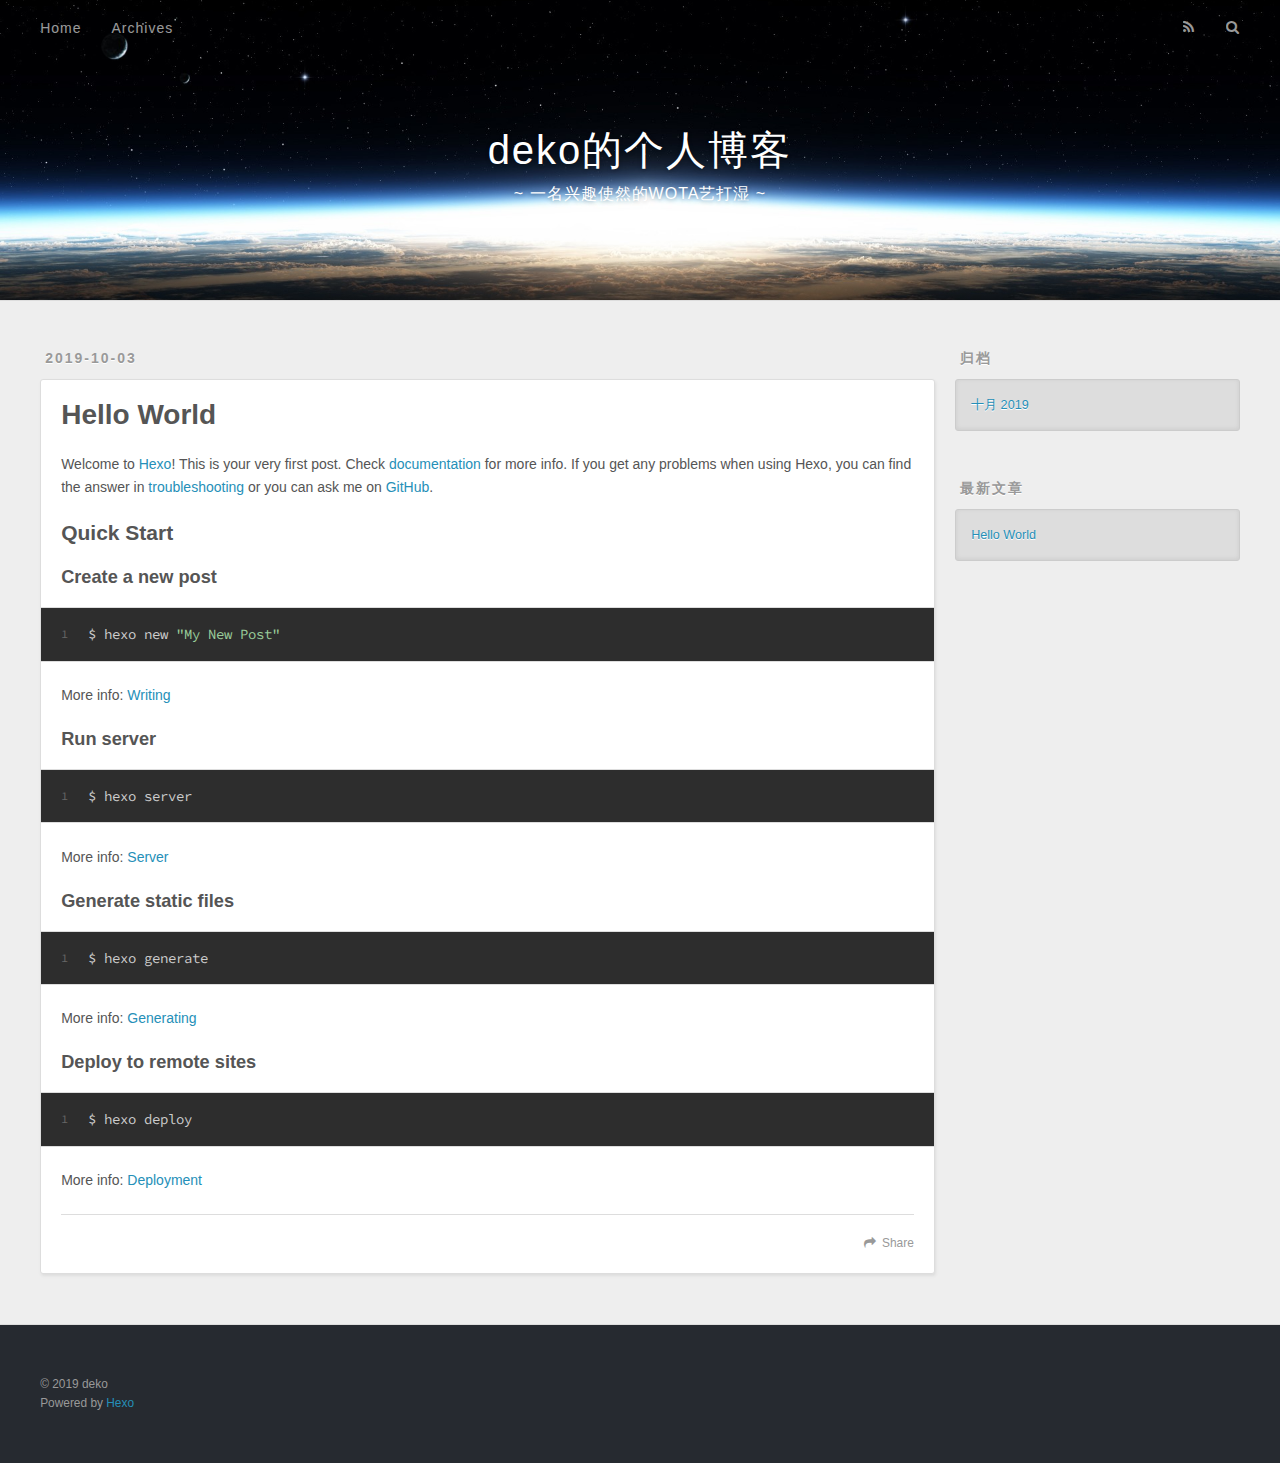
==== commit 234b616e: "Site updated: 2019-10-03 15:29:41" ====
--- a/index.html
+++ b/index.html
@@ -105,7 +105,7 @@
       
     </div>
     <footer class="article-footer">
-      <a data-url="http://yoursite.com/2019/10/03/hello-world/" data-id="ck1ab6etz00009khpssc32a7c" class="article-share-link">Share</a>
+      <a data-url="http://yoursite.com/2019/10/03/hello-world/" data-id="ck1adq4gj0000twhpafs48zxb" class="article-share-link">Share</a>
       
       
     </footer>
--- a/css/style.css
+++ b/css/style.css
@@ -1,984 +1,1374 @@
-*,
-*::after,
-*::before {
-  box-sizing: border-box;
-}
-a {
-  text-decoration: none;
-}
 body {
-  max-width: 1200px;
-  margin: auto !important;
-}
-#nexmoe-background .nexmoe-bg {
-  opacity: 0.2;
-  background-size: cover;
-  filter: blur(30px);
-  height: 100vh;
   width: 100%;
-  position: fixed;
+}
+body:before,
+body:after {
+  content: "";
+  display: table;
+}
+body:after {
+  clear: both;
+}
+html,
+body,
+div,
+span,
+applet,
+object,
+iframe,
+h1,
+h2,
+h3,
+h4,
+h5,
+h6,
+p,
+blockquote,
+pre,
+a,
+abbr,
+acronym,
+address,
+big,
+cite,
+code,
+del,
+dfn,
+em,
+img,
+ins,
+kbd,
+q,
+s,
+samp,
+small,
+strike,
+strong,
+sub,
+sup,
+tt,
+var,
+dl,
+dt,
+dd,
+ol,
+ul,
+li,
+fieldset,
+form,
+label,
+legend,
+table,
+caption,
+tbody,
+tfoot,
+thead,
+tr,
+th,
+td {
+  margin: 0;
+  padding: 0;
+  border: 0;
+  outline: 0;
+  font-weight: inherit;
+  font-style: inherit;
+  font-family: inherit;
+  font-size: 100%;
+  vertical-align: baseline;
+}
+body {
+  line-height: 1;
+  color: #000;
+  background: #fff;
+}
+ol,
+ul {
+  list-style: none;
+}
+table {
+  border-collapse: separate;
+  border-spacing: 0;
+  vertical-align: middle;
+}
+caption,
+th,
+td {
+  text-align: left;
+  font-weight: normal;
+  vertical-align: middle;
+}
+a img {
+  border: none;
+}
+input,
+button {
+  margin: 0;
+  padding: 0;
+}
+input::-moz-focus-inner,
+button::-moz-focus-inner {
+  border: 0;
+  padding: 0;
+}
+@font-face {
+  font-family: FontAwesome;
+  font-style: normal;
+  font-weight: normal;
+  src: url("fonts/fontawesome-webfont.eot?v=#4.0.3");
+  src: url("fonts/fontawesome-webfont.eot?#iefix&v=#4.0.3") format("embedded-opentype"), url("fonts/fontawesome-webfont.woff?v=#4.0.3") format("woff"), url("fonts/fontawesome-webfont.ttf?v=#4.0.3") format("truetype"), url("fonts/fontawesome-webfont.svg#fontawesomeregular?v=#4.0.3") format("svg");
+}
+html,
+body,
+#container {
+  height: 100%;
+}
+body {
+  background: #eee;
+  font: 14px -apple-system, BlinkMacSystemFont, "Segoe UI", "Roboto", "Oxygen", "Ubuntu", "Cantarell", "Fira Sans", "Droid Sans", "Helvetica Neue", sans-serif;
+  -webkit-text-size-adjust: 100%;
+}
+.outer {
+  max-width: 1220px;
+  margin: 0 auto;
+  padding: 0 20px;
+}
+.outer:before,
+.outer:after {
+  content: "";
+  display: table;
+}
+.outer:after {
+  clear: both;
+}
+.inner {
+  display: inline;
+  float: left;
+  width: 98.33333333333333%;
+  margin: 0 0.833333333333333%;
+}
+.left,
+.alignleft {
+  float: left;
+}
+.right,
+.alignright {
+  float: right;
+}
+.clear {
+  clear: both;
+}
+#container {
+  position: relative;
+}
+.mobile-nav-on {
+  overflow: hidden;
+}
+#wrap {
+  height: 100%;
+  width: 100%;
+  position: absolute;
   top: 0;
   left: 0;
-  z-index: -1;
-}
-#nexmoe-background .mdui-appbar {
-  padding: 10px;
-  display: none;
-}
-#nexmoe-background .mdui-appbar img {
-  width: 100%;
-}
-@media screen and (max-width: 1023px) {
-  .nexmoe-bg {
-    position: relative;
-  }
-  .mdui-appbar {
-    display: block !important;
-  }
-}
-#nexmoe-header {
-  margin-left: -240px;
-}
-#nexmoe-header .mdui-drawer {
-  left: unset;
-  scrollbar-width: none;
-}
-#nexmoe-header .mdui-drawer::-webkit-scrollbar {
-  display: none;
-}
-#nexmoe-header .nexmoe-avatar,
-#nexmoe-header .nexmoe-avatar img {
-  width: 100%;
-  font-size: 0 0;
-}
-#nexmoe-header .nexmoe-avatar {
-  margin: 45px;
-  z-index: 4;
-  position: relative;
-  font-size: 0;
-  width: calc(100% - 90px);
-  overflow: hidden;
-  border-radius: 100%;
-  box-shadow: 0 0.3rem 2rem rgba(161,177,204,0.6);
-}
-#nexmoe-header .nexmoe-avatar a {
-  padding-bottom: 100%;
-  display: block;
-  height: 0;
-}
-#nexmoe-header .nexmoe-count {
-  padding: 0 30px;
-  margin-bottom: 30px;
-  display: -webkit-box;
-  display: -ms-flexbox;
-  display: flex;
-}
-#nexmoe-header .nexmoe-count div {
-  -webkit-box-flex: 1;
-  -ms-flex: 1;
-  flex: 1;
-  text-align: center;
-  color: #a3a8ae;
-}
-#nexmoe-header .nexmoe-count div span {
-  color: #363636;
-  display: block;
-}
-#nexmoe-header .nexmoe-social {
-  padding: 5px;
-}
-#nexmoe-header .nexmoe-social a {
-  width: 36px;
-  height: 36px;
-  line-height: 36px;
-  margin: 5px;
-  border-radius: 100%;
-  display: inline-block;
-  text-align: center;
-  color: #606266;
-}
-#nexmoe-header .nexmoe-list {
-  padding: 8px 20px;
-}
-#nexmoe-header .nexmoe-list .nexmoe-list-item {
-  padding: 0 36px;
-  color: #9ca2a8;
-  transition: all 0.35s;
-  border-radius: 10px;
-  margin-bottom: 10px;
-  text-align: center;
-}
-#nexmoe-header .nexmoe-list .nexmoe-list-item.active,
-#nexmoe-header .nexmoe-list .nexmoe-list-item.active i {
-  color: #fff;
-}
-#nexmoe-header .nexmoe-list .nexmoe-list-item.active {
-  opacity: 0.9;
-  background: #ff4e6a;
-  box-shadow: 0 2px 12px #ff4e6a;
-}
-#nexmoe-header .nexmoe-list .nexmoe-list-item i {
-  font-size: 22px;
-  color: #9ca2a8;
-}
-#nexmoe-header .nexmoe-list .nexmoe-list-item .mdui-list-item-content {
-  margin-left: 0px;
-  transition: all 0.35s;
-}
-#nexmoe-header .nexmoe-widget-wrap {
-  box-shadow: 0 0 1rem rgba(161,177,204,0.4);
-  background-color: #fff;
-  margin: 20px;
-  border-radius: 10px;
-  overflow: hidden;
-  white-space: normal;
-}
-#nexmoe-header .nexmoe-widget-wrap .nexmoe-widget-title {
+  -webkit-transition: 0.2s ease-out;
+  -moz-transition: 0.2s ease-out;
+  -ms-transition: 0.2s ease-out;
+  transition: 0.2s ease-out;
+  z-index: 1;
+  background: #eee;
+}
+.mobile-nav-on #wrap {
+  left: 280px;
+}
+@media screen and (min-width: 768px) {
+  #main {
+    display: inline;
+    float: left;
+    width: 73.33333333333333%;
+    margin: 0 0.833333333333333%;
+  }
+}
+.article-date,
+.article-category-link,
+.archive-year,
+.widget-title {
+  text-decoration: none;
+  text-transform: uppercase;
+  letter-spacing: 2px;
+  color: #999;
+  margin-bottom: 1em;
+  margin-left: 5px;
+  line-height: 1em;
+  text-shadow: 0 1px #fff;
+  font-weight: bold;
+}
+.article-inner,
+.archive-article-inner {
+  background: #fff;
+  -webkit-box-shadow: 1px 2px 3px #ddd;
+  box-shadow: 1px 2px 3px #ddd;
+  border: 1px solid #ddd;
+  border-radius: 3px;
+}
+.article-entry h1,
+.widget h1 {
+  font-size: 2em;
+}
+.article-entry h2,
+.widget h2 {
+  font-size: 1.5em;
+}
+.article-entry h3,
+.widget h3 {
+  font-size: 1.3em;
+}
+.article-entry h4,
+.widget h4 {
   font-size: 1.2em;
-  font-weight: normal;
-  padding: 12px 10px 10px;
-  border-bottom: 1px solid #eee;
-  margin: 0;
-}
-#nexmoe-header .nexmoe-widget-wrap .nexmoe-widget ul {
-  list-style-type: none;
-  padding: 0;
-  margin: 0;
-}
-#nexmoe-header .nexmoe-widget-wrap .nexmoe-widget ul li {
-  overflow: hidden;
-  text-overflow: ellipsis;
-  white-space: nowrap;
-  border-bottom: 1px solid #eee;
-  position: relative;
-}
-#nexmoe-header .nexmoe-widget-wrap .nexmoe-widget ul li a {
-  padding: 14px 10px;
-  display: block;
-  color: #606266;
-}
-#nexmoe-header .nexmoe-widget-wrap .nexmoe-widget ul li:last-child {
-  border-bottom: none;
-}
-#nexmoe-header .nexmoe-widget-wrap .nexmoe-widget .category-list-count {
-  background-color: rgba(255,78,106,0.8);
-  display: inline-block;
-  width: 26px;
-  height: 26px;
-  line-height: 26px;
-  text-align: center;
-  border-radius: 100%;
-  color: #fff;
-  position: absolute;
-  right: 10px;
-  top: 10px;
-}
-#nexmoe-header .nexmoe-widget-wrap .tagcloud {
-  padding: 10px;
-  padding-bottom: 5px;
-}
-#nexmoe-header .nexmoe-widget-wrap .tagcloud a {
-  border-radius: 10px;
-  padding: 5px 10px;
-  color: #fff;
-  font-size: 12px !important;
-  display: inline-block;
-  margin-bottom: 5px;
-}
-#nexmoe-header .nexmoe-widget-wrap .tagcloud a:before {
-  content: "# ";
-}
-#nexmoe-header .nexmoe-widget-wrap .tagcloud a:nth-child(7n+1) {
-  background-color: rgba(255,78,106,0.15);
-  color: rgba(255,78,106,0.8);
-}
-#nexmoe-header .nexmoe-widget-wrap .tagcloud a:nth-child(7n+2) {
-  background-color: rgba(255,170,115,0.15);
-  color: #ffaa73;
-}
-#nexmoe-header .nexmoe-widget-wrap .tagcloud a:nth-child(7n+3) {
-  background-color: rgba(254,212,102,0.15);
-  color: #fed466;
-}
-#nexmoe-header .nexmoe-widget-wrap .tagcloud a:nth-child(7n+4) {
-  background-color: rgba(60,220,130,0.15);
-  color: #3cdc82;
-}
-#nexmoe-header .nexmoe-widget-wrap .tagcloud a:nth-child(7n+5) {
-  background-color: rgba(100,220,240,0.15);
-  color: #64dcf0;
-}
-#nexmoe-header .nexmoe-widget-wrap .tagcloud a:nth-child(7n+6) {
-  background-color: rgba(100,185,255,0.15);
-  color: #64b9ff;
-}
-#nexmoe-header .nexmoe-widget-wrap .tagcloud a:nth-child(7n+7) {
-  background-color: rgba(180,180,255,0.15);
-  color: #b4b4ff;
-}
-#nexmoe-header .nexmoe-copyright {
-  padding: 0 30px;
-  text-align: right;
-  color: #777;
-  white-space: normal;
-  margin-bottom: 20px;
-}
-#nexmoe-header .nexmoe-copyright a {
-  color: rgba(255,78,106,0.8);
-}
-@media screen and (max-width: 1024px) {
-  #nexmoe-header {
-    margin-left: 0;
-  }
-  #nexmoe-header .mdui-drawer {
-    left: 0;
-  }
-}
-#nexmoe-content {
-  position: relative;
-}
-#nexmoe-content .nexmoe-primary {
-  box-shadow: 0 0 1rem rgba(161,177,204,0.4);
-  background-color: #fff;
-  float: left;
-  width: 100%;
-  padding: 20px;
-  position: absolute;
-  min-height: 100vh;
-}
-#nexmoe-content .nexmoe-primary .nexmoe-page-nav {
-  list-style: none;
-  text-align: center;
-  display: inline-block;
-  color: #ddd;
-  background-color: #f5f6f5;
-  border-radius: 10px;
-  margin-top: -10px;
-}
-#nexmoe-content .nexmoe-primary .nexmoe-page-nav .prev {
-  margin-left: 8px;
-}
-#nexmoe-content .nexmoe-primary .nexmoe-page-nav .page-number,
-#nexmoe-content .nexmoe-primary .nexmoe-page-nav .extend {
-  color: #999;
-  border-radius: 10px;
-  width: 35px;
-  height: 35px;
-  line-height: 35px;
-  margin-right: 8px;
-  float: left;
-}
-#nexmoe-content .nexmoe-primary .nexmoe-page-nav .current {
-  color: #fff;
-  background: #ff4e6a;
-  opacity: 0.9;
-  box-shadow: 0 2px 12px #ff4e6a;
-}
-#nexmoe-content .nexmoe-posts {
-  position: relative;
-}
-#nexmoe-content .nexmoe-posts .nexmoe-post {
-  width: 100%;
-  margin-bottom: 40px;
-}
-#nexmoe-content .nexmoe-posts .nexmoe-post article {
-  padding: 10px 0;
-}
-#nexmoe-content .nexmoe-posts .nexmoe-post article p:first-child {
-  margin-top: 0;
-}
-#nexmoe-content .nexmoe-posts .nexmoe-post article p:last-child {
-  margin-bottom: 0;
-}
-#nexmoe-content .nexmoe-posts .nexmoe-post:last-child {
-  margin-bottom: 20px;
-}
-#nexmoe-content .nexmoe-post .nexmoe-post-cover {
-  width: 100%;
-  position: relative;
-  overflow: hidden;
-  border-radius: 10px;
-  margin-bottom: 10px;
-  max-height: 500px;
-  min-height: 65px;
-  background-color: #eee;
-}
-#nexmoe-content .nexmoe-post .nexmoe-post-cover img {
-  width: 100%;
-  display: block;
-}
-#nexmoe-content .nexmoe-post .nexmoe-post-cover h1 {
-  position: absolute;
-  bottom: 0;
-  padding: 15px;
-  color: #fff;
-  font-size: 2em;
-  width: 100%;
-  box-sizing: border-box;
-  text-transform: none;
-  z-index: 1;
-  margin: 0;
-  font-weight: normal;
-}
-#nexmoe-content .nexmoe-post .nexmoe-post-cover h1:after {
-  background-image: -webkit-linear-gradient(to top, rgba(10,17,25,0.2) 10%, rgba(10,17,25,0) 100%);
-  background-image: linear-gradient(to top, rgba(10,17,25,0.2) 10%, rgba(10,17,25,0) 100%);
-  -moz-pointer-events: none;
-  -webkit-pointer-events: none;
-  -ms-pointer-events: none;
-  pointer-events: none;
-  background-size: cover;
-  content: '';
-  display: block;
-  height: 100%;
-  left: 0;
-  position: absolute;
-  bottom: 0;
-  width: 100%;
-  z-index: -1;
-}
-#nexmoe-content .nexmoe-post .nexmoe-post-meta {
-  margin-bottom: -10px;
-}
-#nexmoe-content .nexmoe-post .nexmoe-post-meta a {
-  border-radius: 10px;
-  padding: 5px 10px;
-  color: #fff;
-  font-size: 14px;
-  display: inline-block;
-  margin-bottom: 5px;
-  margin-right: 3px;
-}
-#nexmoe-content .nexmoe-post .nexmoe-post-meta a .nexmoefont {
-  font-size: 14px;
-}
-#nexmoe-content .nexmoe-post .nexmoe-post-meta a:before,
-#nexmoe-content .nexmoe-post .nexmoe-post-meta i:before {
-  margin-right: 5px;
-}
-#nexmoe-content .nexmoe-post .nexmoe-post-meta a:nth-child(7n+1) {
-  background-color: #ff4e6a;
-}
-#nexmoe-content .nexmoe-post .nexmoe-post-meta a:nth-child(7n+2) {
-  background-color: #ffaa73;
-}
-#nexmoe-content .nexmoe-post .nexmoe-post-meta a:nth-child(7n+3) {
-  background-color: #fed466;
-}
-#nexmoe-content .nexmoe-post .nexmoe-post-meta a:nth-child(7n+4) {
-  background-color: #3cdc82;
-}
-#nexmoe-content .nexmoe-post .nexmoe-post-meta a:nth-child(7n+5) {
-  background-color: #64dcf0;
-}
-#nexmoe-content .nexmoe-post .nexmoe-post-meta a:nth-child(7n+6) {
-  background-color: #64b9ff;
-}
-#nexmoe-content .nexmoe-post .nexmoe-post-meta a:nth-child(7n+7) {
-  background-color: #b4b4ff;
-}
-#nexmoe-content .nexmoe-post .nexmoe-post-copyright {
-  margin-bottom: 20px;
-  border-radius: 6px;
-  padding: 20px;
-  color: #666;
-  background-color: #f8f8f8;
-  border-left: 2px solid #eee;
-  line-height: 1.5em;
-  position: relative;
-}
-#nexmoe-content .nexmoe-post .nexmoe-post-copyright i {
-  position: absolute;
-  top: -10px;
-  left: 13px;
-  font-size: 20px;
-  background: #f8f8f8;
-  color: #666;
-  border-radius: 100%;
-  text-align: center;
-  line-height: 24px;
-  padding: 2px;
-  height: 30px;
-  width: 30px;
-  border: 1px solid #eee;
-}
-#nexmoe-content .nexmoe-post .nexmoe-post-copyright a {
-  color: #ff4e6a;
-}
-#nexmoe-content .nexmoe-comment {
-  background-color: #f5f6f5;
-  padding: 20px;
-  margin: -20px;
-  margin-top: 0;
-}
-#nexmoe-content::after {
-  clear: both;
-  display: table;
-  content: ' ';
-}
-@media screen and (max-width: 1024px) {
-  #nexmoe-content .nexmoe-primary {
-    width: 100%;
-    position: relative;
-    min-height: 100vh;
-  }
-  #nexmoe-content .nexmoe-secondary {
-    display: none;
-  }
-}
-@media screen and (min-width: 1024px) {
-  body {
-    padding-left: 80px;
-  }
-  #nexmoe-header .mdui-drawer-close {
-    -webkit-transform: translateX(-160px);
-    transform: translateX(-160px);
-  }
-  #nexmoe-header .mdui-drawer-close .nexmoe-avatar {
-    padding: 16px;
-    width: 80px;
-    margin-left: 160px;
-    margin-top: 8px;
-  }
-  #nexmoe-header .mdui-drawer-close .nexmoe-count {
-    padding: 16px;
-    width: 80px;
-    margin-left: 160px;
-    display: block;
-  }
-  #nexmoe-header .mdui-drawer-close .nexmoe-count div {
-    display: block;
-    margin-bottom: 10px;
-  }
-  #nexmoe-header .mdui-drawer-close .nexmoe-count div:last-child {
-    margin-bottom: 0;
-  }
-  #nexmoe-header .mdui-drawer-close .mdui-list {
-    margin-left: 160px;
-  }
-  #nexmoe-header .mdui-drawer-close .nexmoe-list-item {
-    padding: 0 17px;
-    color: #9ca2a8;
-  }
-  #nexmoe-header .mdui-drawer-close .mdui-list-item-icon~.mdui-list-item-content {
-    margin-left: 32px;
-  }
-  #nexmoe-header .mdui-drawer-close .nexmoe-list {
-    padding: 8px 10px;
-  }
-}
-article {
-  color: #444;
-  font-family: microsoft yahei;
-}
-article p {
-  line-height: 24px;
-}
-article code {
-  background-color: rgba(27,31,35,0.05);
-  border-radius: 6px;
-  font-size: 85%;
-  padding: 0.2em 0.4em;
-  border: 1px solid #d7dae2;
-}
-article code::-webkit-scrollbar {
-  width: 10px;
-  height: 10px;
-}
-article code::-webkit-scrollbar-thumb {
-  border-radius: 6px;
-  background-color: #888;
-}
-article pre {
-  border-radius: 6px;
-  overflow: hidden;
-  -webkit-box-sizing: border-box;
-  box-sizing: border-box;
-  margin: 20px 0;
-  position: relative;
-  background: #282c34;
-}
-article pre::before {
-  content: "";
-  background: #282c34;
-  height: 32px;
-  margin-bottom: 0;
-  display: block;
-}
-article pre::after {
-  content: " ";
-  position: absolute;
-  border-radius: 50%;
-  background: #ff5f56;
-  width: 12px;
-  height: 12px;
-  top: 0;
-  left: 12px;
-  margin-top: 12px;
-  -webkit-box-shadow: 20px 0 #ffbd2e, 40px 0 #27c93f;
-  box-shadow: 20px 0 #ffbd2e, 40px 0 #27c93f;
-}
-article pre code {
-  position: relative;
-  padding: 0 5px;
-  display: inline-block;
-  padding-left: 45px !important;
-  border: none;
-  border-radius: 0;
-  font-size: 100%;
-}
-article pre code::after {
-  content: '001 \A 002 \A 003 \A 004 \A 005 \A 006 \A 007 \A 008 \A 009 \A 010 \A 011 \A 012 \A 013 \A 014 \A 015 \A 016 \A 017 \A 018 \A 019 \A 020 \A 021 \A 022 \A 023 \A 024 \A 025 \A 026 \A 027 \A 028 \A 029 \A 030 \A 031 \A 032 \A 033 \A 034 \A 035 \A 036 \A 037 \A 038 \A 039 \A 040 \A 041 \A 042 \A 043 \A 044 \A 045 \A 046 \A 047 \A 048 \A 049 \A 050 \A 051 \A 052 \A 053 \A 054 \A 055 \A 056 \A 057 \A 058 \A 059 \A 060 \A 061 \A 062 \A 063 \A 064 \A 065 \A 066 \A 067 \A 068 \A 069 \A 070 \A 071 \A 072 \A 073 \A 074 \A 075 \A 076 \A 077 \A 078 \A 079 \A 080 \A 081 \A 082 \A 083 \A 084 \A 085 \A 086 \A 087 \A 088 \A 089 \A 090 \A 091 \A 092 \A 093 \A 094 \A 095 \A 096 \A 097 \A 098 \A 099 \A 100 \A 101 \A 102 \A 103 \A 104 \A 105 \A 106 \A 107 \A 108 \A 109 \A 110 \A 111 \A 112 \A 113 \A 114 \A 115 \A 116 \A 117 \A 118 \A 119 \A 120 \A 121 \A 122 \A 123 \A 124 \A 125 \A 126 \A 127 \A 128 \A 129 \A 130 \A 131 \A 132 \A 133 \A 134 \A 135 \A 136 \A 137 \A 138 \A 139 \A 140 \A 141 \A 142 \A 143 \A 144 \A 145 \A 146 \A 147 \A 148 \A 149 \A 150 \A 151 \A 152 \A 153 \A 154 \A 155 \A 156 \A 157 \A 158 \A 159 \A 160 \A 161 \A 162 \A 163 \A 164 \A 165 \A 166 \A 167 \A 168 \A 169 \A 170 \A 171 \A 172 \A 173 \A 174 \A 175 \A 176 \A 177 \A 178 \A 179 \A 180 \A 181 \A 182 \A 183 \A 184 \A 185 \A 186 \A 187 \A 188 \A 189 \A 190 \A 191 \A 192 \A 193 \A 194 \A 195 \A 196 \A 197 \A 198 \A 199 \A 200 \A 201 \A 202 \A 203 \A 204 \A 205 \A 206 \A 207 \A 208 \A 209 \A 210 \A 211 \A 212 \A 213 \A 214 \A 215 \A 216 \A 217 \A 218 \A 219 \A 220 \A 221 \A 222 \A 223 \A 224 \A 225 \A 226 \A 227 \A 228 \A 229 \A 230 \A 231 \A 232 \A 233 \A 234 \A 235 \A 236 \A 237 \A 238 \A 239 \A 240 \A 241 \A 242 \A 243 \A 244 \A 245 \A 246 \A 247 \A 248 \A 249 \A 250 \A 251 \A 252 \A 253 \A 254 \A 255 \A 256 \A 257 \A 258 \A 259 \A 260 \A 261 \A 262 \A 263 \A 264 \A 265 \A 266 \A 267 \A 268 \A 269 \A 270 \A 271 \A 272 \A 273 \A 274 \A 275 \A 276 \A 277 \A 278 \A 279 \A 280 \A 281 \A 282 \A 283 \A 284 \A 285 \A 286 \A 287 \A 288 \A 289 \A 290 \A 291 \A 292 \A 293 \A 294 \A 295 \A 296 \A 297 \A 298 \A 299 \A 300 \A 301 \A 302 \A 303 \A 304 \A 305 \A 306 \A 307 \A 308 \A 309 \A 310 \A 311 \A 312 \A 313 \A 314 \A 315 \A 316 \A 317 \A 318 \A 319 \A 320 \A 321 \A 322 \A 323 \A 324 \A 325 \A 326 \A 327 \A 328 \A 329 \A 330 \A 331 \A 332 \A 333 \A 334 \A 335 \A 336 \A 337 \A 338 \A 339 \A 340 \A 341 \A 342 \A 343 \A 344 \A 345 \A 346 \A 347 \A 348 \A 349 \A 350 \A 351 \A 352 \A 353 \A 354 \A 355 \A 356 \A 357 \A 358 \A 359 \A 360 \A 361 \A 362 \A 363 \A 364 \A 365 \A 366 \A 367 \A 368 \A 369 \A 370 \A 371 \A 372 \A 373 \A 374 \A 375 \A 376 \A 377 \A 378 \A 379 \A 380 \A 381 \A 382 \A 383 \A 384 \A 385 \A 386 \A 387 \A 388 \A 389 \A 390 \A 391 \A 392 \A 393 \A 394 \A 395 \A 396 \A 397 \A 398 \A 399 \A 400 \A 401 \A 402 \A 403 \A 404 \A 405 \A 406 \A 407 \A 408 \A 409 \A 410 \A 411 \A 412 \A 413 \A 414 \A 415 \A 416 \A 417 \A 418 \A 419 \A 420 \A 421 \A 422 \A 423 \A 424 \A 425 \A 426 \A 427 \A 428 \A 429 \A 430 \A 431 \A 432 \A 433 \A 434 \A 435 \A 436 \A 437 \A 438 \A 439 \A 440 \A 441 \A 442 \A 443 \A 444 \A 445 \A 446 \A 447 \A 448 \A 449 \A 450 \A 451 \A 452 \A 453 \A 454 \A 455 \A 456 \A 457 \A 458 \A 459 \A 460 \A 461 \A 462 \A 463 \A 464 \A 465 \A 466 \A 467 \A 468 \A 469 \A 470 \A 471 \A 472 \A 473 \A 474 \A 475 \A 476 \A 477 \A 478 \A 479 \A 480 \A 481 \A 482 \A 483 \A 484 \A 485 \A 486 \A 487 \A 488 \A 489 \A 490 \A 491 \A 492 \A 493 \A 494 \A 495 \A 496 \A 497 \A 498 \A 499 \A 500 \A 501 \A 502 \A 503 \A 504 \A 505 \A 506 \A 507 \A 508 \A 509 \A 510 \A 511 \A 512 \A 513 \A 514 \A 515 \A 516 \A 517 \A 518 \A 519 \A 520 \A 521 \A 522 \A 523 \A 524 \A 525 \A 526 \A 527 \A 528 \A 529 \A 530 \A 531 \A 532 \A 533 \A 534 \A 535 \A 536 \A 537 \A 538 \A 539 \A 540 \A 541 \A 542 \A 543 \A 544 \A 545 \A 546 \A 547 \A 548 \A 549 \A 550 \A 551 \A 552 \A 553 \A 554 \A 555 \A 556 \A 557 \A 558 \A 559 \A 560 \A 561 \A 562 \A 563 \A 564 \A 565 \A 566 \A 567 \A 568 \A 569 \A 570 \A 571 \A 572 \A 573 \A 574 \A 575 \A 576 \A 577 \A 578 \A 579 \A 580 \A 581 \A 582 \A 583 \A 584 \A 585 \A 586 \A 587 \A 588 \A 589 \A 590 \A 591 \A 592 \A 593 \A 594 \A 595 \A 596 \A 597 \A 598 \A 599 \A 600 \A 601 \A 602 \A 603 \A 604 \A 605 \A 606 \A 607 \A 608 \A 609 \A 610 \A 611 \A 612 \A 613 \A 614 \A 615 \A 616 \A 617 \A 618 \A 619 \A 620 \A 621 \A 622 \A 623 \A 624 \A 625 \A 626 \A 627 \A 628 \A 629 \A 630 \A 631 \A 632 \A 633 \A 634 \A 635 \A 636 \A 637 \A 638 \A 639 \A 640 \A 641 \A 642 \A 643 \A 644 \A 645 \A 646 \A 647 \A 648 \A 649 \A 650 \A 651 \A 652 \A 653 \A 654 \A 655 \A 656 \A 657 \A 658 \A 659 \A 660 \A 661 \A 662 \A 663 \A 664 \A 665 \A 666 \A 667 \A 668 \A 669 \A 670 \A 671 \A 672 \A 673 \A 674 \A 675 \A 676 \A 677 \A 678 \A 679 \A 680 \A 681 \A 682 \A 683 \A 684 \A 685 \A 686 \A 687 \A 688 \A 689 \A 690 \A 691 \A 692 \A 693 \A 694 \A 695 \A 696 \A 697 \A 698 \A 699 \A 700 \A 701 \A 702 \A 703 \A 704 \A 705 \A 706 \A 707 \A 708 \A 709 \A 710 \A 711 \A 712 \A 713 \A 714 \A 715 \A 716 \A 717 \A 718 \A 719 \A 720 \A 721 \A 722 \A 723 \A 724 \A 725 \A 726 \A 727 \A 728 \A 729 \A 730 \A 731 \A 732 \A 733 \A 734 \A 735 \A 736 \A 737 \A 738 \A 739 \A 740 \A 741 \A 742 \A 743 \A 744 \A 745 \A 746 \A 747 \A 748 \A 749 \A 750 \A 751 \A 752 \A 753 \A 754 \A 755 \A 756 \A 757 \A 758 \A 759 \A 760 \A 761 \A 762 \A 763 \A 764 \A 765 \A 766 \A 767 \A 768 \A 769 \A 770 \A 771 \A 772 \A 773 \A 774 \A 775 \A 776 \A 777 \A 778 \A 779 \A 780 \A 781 \A 782 \A 783 \A 784 \A 785 \A 786 \A 787 \A 788 \A 789 \A 790 \A 791 \A 792 \A 793 \A 794 \A 795 \A 796 \A 797 \A 798 \A 799 \A 800 \A 801 \A 802 \A 803 \A 804 \A 805 \A 806 \A 807 \A 808 \A 809 \A 810 \A 811 \A 812 \A 813 \A 814 \A 815 \A 816 \A 817 \A 818 \A 819 \A 820 \A 821 \A 822 \A 823 \A 824 \A 825 \A 826 \A 827 \A 828 \A 829 \A 830 \A 831 \A 832 \A 833 \A 834 \A 835 \A 836 \A 837 \A 838 \A 839 \A 840 \A 841 \A 842 \A 843 \A 844 \A 845 \A 846 \A 847 \A 848 \A 849 \A 850 \A 851 \A 852 \A 853 \A 854 \A 855 \A 856 \A 857 \A 858 \A 859 \A 860 \A 861 \A 862 \A 863 \A 864 \A 865 \A 866 \A 867 \A 868 \A 869 \A 870 \A 871 \A 872 \A 873 \A 874 \A 875 \A 876 \A 877 \A 878 \A 879 \A 880 \A 881 \A 882 \A 883 \A 884 \A 885 \A 886 \A 887 \A 888 \A 889 \A 890 \A 891 \A 892 \A 893 \A 894 \A 895 \A 896 \A 897 \A 898 \A 899 \A 900 \A 901 \A 902 \A 903 \A 904 \A 905 \A 906 \A 907 \A 908 \A 909 \A 910 \A 911 \A 912 \A 913 \A 914 \A 915 \A 916 \A 917 \A 918 \A 919 \A 920 \A 921 \A 922 \A 923 \A 924 \A 925 \A 926 \A 927 \A 928 \A 929 \A 930 \A 931 \A 932 \A 933 \A 934 \A 935 \A 936 \A 937 \A 938 \A 939 \A 940 \A 941 \A 942 \A 943 \A 944 \A 945 \A 946 \A 947 \A 948 \A 949 \A 950 \A 951 \A 952 \A 953 \A 954 \A 955 \A 956 \A 957 \A 958 \A 959 \A 960 \A 961 \A 962 \A 963 \A 964 \A 965 \A 966 \A 967 \A 968 \A 969 \A 970 \A 971 \A 972 \A 973 \A 974 \A 975 \A 976 \A 977 \A 978 \A 979 \A 980 \A 981 \A 982 \A 983 \A 984 \A 985 \A 986 \A 987 \A 988 \A 989 \A 990 \A 991 \A 992 \A 993 \A 994 \A 995 \A 996 \A 997 \A 998 \A 999.';
-  color: #5c6370;
-  position: absolute;
-  top: 0.5em;
-  bottom: 0.5em;
-  left: 0;
-  text-align: left;
-  clip: rect(-100px 2em 9999px 0);
-  clip: rect(-100px 5ch 9999px 0);
-  overflow: hidden;
-  padding: 1px 0;
-  padding-left: 12px;
-  background: #282c34;
-}
-article a {
-  -webkit-transition: all 0.35s;
-  transition: all 0.35s;
-  color: #ff4e6a;
-  text-decoration: none;
-  position: relative;
-  word-wrap: break-word;
-}
-article a:hover,
-article a:focus {
-  color: #ff4e6a;
-}
-article a::after {
-  -webkit-transition: width 0.35s;
-  transition: width 0.35s;
-  content: "";
-  right: 0;
-  width: 0;
-  bottom: -2px;
-  position: absolute;
-  border-bottom: 1px solid;
-}
-article a:hover::after {
-  left: 0;
-  width: 100%;
-}
-article p {
-  margin: 20px 0;
-  position: relative;
-}
-article p::after {
-  content: "";
-  clear: both;
-  display: block;
-}
-article del {
-  color: #999;
-  font-size: 0.9em;
-}
-article table.nexmoe-album {
-  margin: -5px;
-  max-width: calc(100% + 10px);
-}
-article table.nexmoe-album + .nexmoe-album {
-  margin-top: 5px;
-}
-article table.nexmoe-album,
-article table.nexmoe-album thead,
-article table.nexmoe-album th,
-article table.nexmoe-album td {
-  border: none;
-  box-shadow: none;
-}
-article table.nexmoe-album * {
-  background-color: transparent !important;
-}
-article table.nexmoe-album th,
-article table.nexmoe-album td {
-  padding: 5px;
-}
-article img {
-  display: block;
-  border-radius: 6px;
-  border: 1px solid #eee;
-}
-article h1,
-article h2,
-article h3,
-article h4,
-article h5,
-article h6 {
-  color: #111;
-  margin: 20px 0;
-}
-article h4,
-article h5,
-article h6 {
-  position: relative;
-}
-article h4:before,
-article h5:before,
-article h6:before {
-  display: inline-block;
-  width: 1em;
-  content: '#';
-  color: #ff4e6a;
-}
-article h1 {
-  font-size: 2.2em;
-}
-article h2 {
-  font-size: 1.5em;
-  position: relative;
-  padding-bottom: 10px;
-}
-article h2:before {
-  content: "";
-  width: calc(100% + 40px);
-  border-bottom: 1px solid #eee;
-  position: absolute;
-  bottom: -1px;
-  left: -20px;
-}
-article h2:after {
-  transition: all 0.35s;
-  content: "";
-  position: absolute;
-  background: rgba(255,78,106,0.85);
-  width: 1em;
-  height: 5px;
-  bottom: -3px;
-  left: 0;
-  border-radius: 6px;
-  box-shadow: 0 2px 12px rgba(255,78,106,0.85);
-}
-article h2:hover:after {
-  width: 2em;
-}
-article h3 {
-  font-size: 1.3em;
-}
-article h4 {
-  font-size: 1.15em;
-}
-article h5 {
+}
+.article-entry h5,
+.widget h5 {
   font-size: 1em;
 }
-article h6 {
-  font-size: 0.9em;
-}
-article blockquote {
-  color: #666;
-  margin: 20px 0;
-  padding: 0.1em 2.2em;
-  background-color: #f8f8f8;
-  line-height: 28px;
-  position: relative;
-  border-radius: 6px;
-  border: 1px solid #eee;
-  font-family: sf pro sc, sf pro display, sf pro icons, aos icons, pingfang sc, helvetica neue, helvetica, arial, sans-serif;
-}
-article blockquote:before {
-  content: "\201C";
-  top: 15px;
-  left: 10px;
-  position: absolute;
-  color: #888;
-  font-size: 3em;
-}
-article blockquote:after {
-  content: "\201D";
-  bottom: -8px;
-  right: 10px;
-  position: absolute;
-  color: #888;
-  font-size: 3em;
-}
-article hr {
-  display: block;
-  border: 0;
-  border-top: 1px dashed #ccc;
-  margin: 20px 0;
-  padding: 0;
-}
-article sub,
-article sup {
-  font-size: 75%;
+.article-entry h6,
+.widget h6 {
+  font-size: 1em;
+  color: #999;
+}
+.article-entry hr,
+.widget hr {
+  border: 1px dashed #ddd;
+}
+.article-entry strong,
+.widget strong {
+  font-weight: bold;
+}
+.article-entry em,
+.widget em,
+.article-entry cite,
+.widget cite {
+  font-style: italic;
+}
+.article-entry sup,
+.widget sup,
+.article-entry sub,
+.widget sub {
+  font-size: 0.75em;
   line-height: 0;
   position: relative;
   vertical-align: baseline;
 }
-article sup {
+.article-entry sup,
+.widget sup {
   top: -0.5em;
 }
-article sub {
-  bottom: -0.25em;
-}
-article ul,
-article ol {
-  padding: 0 0 0 2em;
+.article-entry sub,
+.widget sub {
+  bottom: -0.2em;
+}
+.article-entry small,
+.widget small {
+  font-size: 0.85em;
+}
+.article-entry acronym,
+.widget acronym,
+.article-entry abbr,
+.widget abbr {
+  border-bottom: 1px dotted;
+}
+.article-entry ul,
+.widget ul,
+.article-entry ol,
+.widget ol,
+.article-entry dl,
+.widget dl {
+  margin: 0 20px;
+  line-height: 1.6em;
+}
+.article-entry ul ul,
+.widget ul ul,
+.article-entry ol ul,
+.widget ol ul,
+.article-entry ul ol,
+.widget ul ol,
+.article-entry ol ol,
+.widget ol ol {
   margin-top: 0;
-}
-article ul .mdui-checkbox {
-  padding-left: 22px;
-  height: 18px;
-}
-article ul .mdui-checkbox-icon {
-  top: 4px;
-}
-article li {
-  line-height: 24px;
-}
-article li p {
-  margin: 0 !important;
-}
-article dd {
-  margin: 0 0 0 2em;
-}
-article table {
-  color: #5b6064;
+  margin-bottom: 0;
+}
+.article-entry ul,
+.widget ul {
+  list-style: disc;
+}
+.article-entry ol,
+.widget ol {
+  list-style: decimal;
+}
+.article-entry dt,
+.widget dt {
+  font-weight: bold;
+}
+#header {
+  height: 300px;
+  position: relative;
+  border-bottom: 1px solid #ddd;
+}
+#header:before,
+#header:after {
+  content: "";
+  position: absolute;
+  left: 0;
+  right: 0;
+  height: 40px;
+}
+#header:before {
+  top: 0;
+  background: -webkit-linear-gradient(rgba(0,0,0,0.2), transparent);
+  background: -moz-linear-gradient(rgba(0,0,0,0.2), transparent);
+  background: -ms-linear-gradient(rgba(0,0,0,0.2), transparent);
+  background: linear-gradient(rgba(0,0,0,0.2), transparent);
+}
+#header:after {
+  bottom: 0;
+  background: -webkit-linear-gradient(transparent, rgba(0,0,0,0.2));
+  background: -moz-linear-gradient(transparent, rgba(0,0,0,0.2));
+  background: -ms-linear-gradient(transparent, rgba(0,0,0,0.2));
+  background: linear-gradient(transparent, rgba(0,0,0,0.2));
+}
+#header-outer {
+  height: 100%;
+  position: relative;
+}
+#header-inner {
+  position: relative;
+  overflow: hidden;
+}
+#banner {
+  position: absolute;
+  top: 0;
+  left: 0;
+  width: 100%;
+  height: 100%;
+  background: url("images/banner.jpg") center #000;
+  -webkit-background-size: cover;
+  -moz-background-size: cover;
+  background-size: cover;
+  z-index: -1;
+}
+#header-title {
+  text-align: center;
+  height: 40px;
+  position: absolute;
+  top: 50%;
+  left: 0;
+  margin-top: -20px;
+}
+#logo,
+#subtitle {
+  text-decoration: none;
+  color: #fff;
+  font-weight: 300;
+  text-shadow: 0 1px 4px rgba(0,0,0,0.3);
+}
+#logo {
+  font-size: 40px;
+  line-height: 40px;
+  letter-spacing: 2px;
+}
+#subtitle {
+  font-size: 16px;
+  line-height: 16px;
+  letter-spacing: 1px;
+}
+#subtitle-wrap {
+  margin-top: 16px;
+}
+#main-nav {
+  float: left;
+  margin-left: -15px;
+}
+.nav-icon,
+.main-nav-link {
+  float: left;
+  color: #fff;
+  opacity: 0.6;
+  text-decoration: none;
+  text-shadow: 0 1px rgba(0,0,0,0.2);
+  -webkit-transition: opacity 0.2s;
+  -moz-transition: opacity 0.2s;
+  -ms-transition: opacity 0.2s;
+  transition: opacity 0.2s;
+  display: block;
+  padding: 20px 15px;
+}
+.nav-icon:hover,
+.main-nav-link:hover {
+  opacity: 1;
+}
+.nav-icon {
+  font-family: FontAwesome;
+  text-align: center;
+  font-size: 14px;
+  width: 14px;
+  height: 14px;
+  padding: 20px 15px;
+  position: relative;
+  cursor: pointer;
+}
+.main-nav-link {
+  font-weight: 300;
+  letter-spacing: 1px;
+}
+@media screen and (max-width: 479px) {
+  .main-nav-link {
+    display: none;
+  }
+}
+#main-nav-toggle {
+  display: none;
+}
+#main-nav-toggle:before {
+  content: "\f0c9";
+}
+@media screen and (max-width: 479px) {
+  #main-nav-toggle {
+    display: block;
+  }
+}
+#sub-nav {
+  float: right;
+  margin-right: -15px;
+}
+#nav-rss-link:before {
+  content: "\f09e";
+}
+#nav-search-btn:before {
+  content: "\f002";
+}
+#search-form-wrap {
+  position: absolute;
+  top: 15px;
+  width: 150px;
+  height: 30px;
+  right: -150px;
+  opacity: 0;
+  -webkit-transition: 0.2s ease-out;
+  -moz-transition: 0.2s ease-out;
+  -ms-transition: 0.2s ease-out;
+  transition: 0.2s ease-out;
+}
+#search-form-wrap.on {
+  opacity: 1;
+  right: 0;
+}
+@media screen and (max-width: 479px) {
+  #search-form-wrap {
+    width: 100%;
+    right: -100%;
+  }
+}
+.search-form {
+  position: absolute;
+  top: 0;
+  left: 0;
+  right: 0;
+  background: #fff;
+  padding: 5px 15px;
+  border-radius: 15px;
+  -webkit-box-shadow: 0 0 10px rgba(0,0,0,0.3);
+  box-shadow: 0 0 10px rgba(0,0,0,0.3);
+}
+.search-form-input {
+  border: none;
+  background: none;
+  color: #555;
+  width: 100%;
+  font: 13px -apple-system, BlinkMacSystemFont, "Segoe UI", "Roboto", "Oxygen", "Ubuntu", "Cantarell", "Fira Sans", "Droid Sans", "Helvetica Neue", sans-serif;
+  outline: none;
+}
+.search-form-input::-webkit-search-results-decoration,
+.search-form-input::-webkit-search-cancel-button {
+  -webkit-appearance: none;
+}
+.search-form-submit {
+  position: absolute;
+  top: 50%;
+  right: 10px;
+  margin-top: -7px;
+  font: 13px FontAwesome;
+  border: none;
+  background: none;
+  color: #bbb;
+  cursor: pointer;
+}
+.search-form-submit:hover,
+.search-form-submit:focus {
+  color: #777;
+}
+.article {
+  margin: 50px 0;
+}
+.article-inner {
+  overflow: hidden;
+}
+.article-meta:before,
+.article-meta:after {
+  content: "";
+  display: table;
+}
+.article-meta:after {
+  clear: both;
+}
+.article-date {
+  float: left;
+}
+.article-category {
+  float: left;
+  line-height: 1em;
+  color: #ccc;
+  text-shadow: 0 1px #fff;
+  margin-left: 8px;
+}
+.article-category:before {
+  content: "\2022";
+}
+.article-category-link {
+  margin: 0 12px 1em;
+}
+.article-header {
+  padding: 20px 20px 0;
+}
+.article-title {
+  text-decoration: none;
+  font-size: 2em;
+  font-weight: bold;
+  color: #555;
+  line-height: 1.1em;
+  -webkit-transition: color 0.2s;
+  -moz-transition: color 0.2s;
+  -ms-transition: color 0.2s;
+  transition: color 0.2s;
+}
+a.article-title:hover {
+  color: #258fb8;
+}
+.article-entry {
+  color: #555;
+  padding: 0 20px;
+}
+.article-entry:before,
+.article-entry:after {
+  content: "";
+  display: table;
+}
+.article-entry:after {
+  clear: both;
+}
+.article-entry p,
+.article-entry table {
+  line-height: 1.6em;
+  margin: 1.6em 0;
+}
+.article-entry h1,
+.article-entry h2,
+.article-entry h3,
+.article-entry h4,
+.article-entry h5,
+.article-entry h6 {
+  font-weight: bold;
+}
+.article-entry h1,
+.article-entry h2,
+.article-entry h3,
+.article-entry h4,
+.article-entry h5,
+.article-entry h6 {
+  line-height: 1.1em;
+  margin: 1.1em 0;
+}
+.article-entry a {
+  color: #258fb8;
+  text-decoration: none;
+}
+.article-entry a:hover {
+  text-decoration: underline;
+}
+.article-entry ul,
+.article-entry ol,
+.article-entry dl {
+  margin-top: 1.6em;
+  margin-bottom: 1.6em;
+}
+.article-entry img,
+.article-entry video {
+  max-width: 100%;
+  height: auto;
+  display: block;
+  margin: auto;
+}
+.article-entry iframe {
+  border: none;
+}
+.article-entry table {
+  width: 100%;
+  border-collapse: collapse;
   border-spacing: 0;
+}
+.article-entry th {
+  font-weight: bold;
+  border-bottom: 3px solid #ddd;
+  padding-bottom: 0.5em;
+}
+.article-entry td {
+  border-bottom: 1px solid #ddd;
+  padding: 10px 0;
+}
+.article-entry blockquote {
+  font-family: Georgia, "Times New Roman", serif;
+  font-size: 1.4em;
+  margin: 1.6em 20px;
   text-align: center;
-  border-collapse: collapse;
-  -webkit-box-shadow: 0 0 0 1px #eee;
-  box-shadow: 0 0 0 1px #eee;
+}
+.article-entry blockquote footer {
+  font-size: 14px;
+  margin: 1.6em 0;
+  font-family: -apple-system, BlinkMacSystemFont, "Segoe UI", "Roboto", "Oxygen", "Ubuntu", "Cantarell", "Fira Sans", "Droid Sans", "Helvetica Neue", sans-serif;
+}
+.article-entry blockquote footer cite:before {
+  content: "—";
+  padding: 0 0.5em;
+}
+.article-entry .pullquote {
+  text-align: left;
+  width: 45%;
+  margin: 0;
+}
+.article-entry .pullquote.left {
+  margin-left: 0.5em;
+  margin-right: 1em;
+}
+.article-entry .pullquote.right {
+  margin-right: 0.5em;
+  margin-left: 1em;
+}
+.article-entry .caption {
+  color: #999;
+  display: block;
+  font-size: 0.9em;
+  margin-top: 0.5em;
+  position: relative;
+  text-align: center;
+}
+.article-entry .video-container {
+  position: relative;
+  padding-top: 56.25%;
+  height: 0;
+  overflow: hidden;
+}
+.article-entry .video-container iframe,
+.article-entry .video-container object,
+.article-entry .video-container embed {
+  position: absolute;
+  top: 0;
+  left: 0;
+  width: 100%;
+  height: 100%;
+  margin-top: 0;
+}
+.article-more-link a {
   display: inline-block;
+  line-height: 1em;
+  padding: 6px 15px;
+  border-radius: 15px;
+  background: #eee;
+  color: #999;
+  text-shadow: 0 1px #fff;
+  text-decoration: none;
+}
+.article-more-link a:hover {
+  background: #258fb8;
+  color: #fff;
+  text-decoration: none;
+  text-shadow: 0 1px #1e7293;
+}
+.article-footer {
+  font-size: 0.85em;
+  line-height: 1.6em;
+  border-top: 1px solid #ddd;
+  padding-top: 1.6em;
+  margin: 0 20px 20px;
+}
+.article-footer:before,
+.article-footer:after {
+  content: "";
+  display: table;
+}
+.article-footer:after {
+  clear: both;
+}
+.article-footer a {
+  color: #999;
+  text-decoration: none;
+}
+.article-footer a:hover {
+  color: #555;
+}
+.article-tag-list-item {
+  float: left;
+  margin-right: 10px;
+}
+.article-tag-list-link:before {
+  content: "#";
+}
+.article-comment-link {
+  float: right;
+}
+.article-comment-link:before {
+  content: "\f075";
+  font-family: FontAwesome;
+  padding-right: 8px;
+}
+.article-share-link {
+  cursor: pointer;
+  float: right;
+  margin-left: 20px;
+}
+.article-share-link:before {
+  content: "\f064";
+  font-family: FontAwesome;
+  padding-right: 6px;
+}
+#article-nav {
+  position: relative;
+}
+#article-nav:before,
+#article-nav:after {
+  content: "";
+  display: table;
+}
+#article-nav:after {
+  clear: both;
+}
+@media screen and (min-width: 768px) {
+  #article-nav {
+    margin: 50px 0;
+  }
+  #article-nav:before {
+    width: 8px;
+    height: 8px;
+    position: absolute;
+    top: 50%;
+    left: 50%;
+    margin-top: -4px;
+    margin-left: -4px;
+    content: "";
+    border-radius: 50%;
+    background: #ddd;
+    -webkit-box-shadow: 0 1px 2px #fff;
+    box-shadow: 0 1px 2px #fff;
+  }
+}
+.article-nav-link-wrap {
+  text-decoration: none;
+  text-shadow: 0 1px #fff;
+  color: #999;
+  -webkit-box-sizing: border-box;
+  -moz-box-sizing: border-box;
+  box-sizing: border-box;
+  margin-top: 50px;
+  text-align: center;
+  display: block;
+}
+.article-nav-link-wrap:hover {
+  color: #555;
+}
+@media screen and (min-width: 768px) {
+  .article-nav-link-wrap {
+    width: 50%;
+    margin-top: 0;
+  }
+}
+@media screen and (min-width: 768px) {
+  #article-nav-newer {
+    float: left;
+    text-align: right;
+    padding-right: 20px;
+  }
+}
+@media screen and (min-width: 768px) {
+  #article-nav-older {
+    float: right;
+    text-align: left;
+    padding-left: 20px;
+  }
+}
+.article-nav-caption {
+  text-transform: uppercase;
+  letter-spacing: 2px;
+  color: #ddd;
+  line-height: 1em;
+  font-weight: bold;
+}
+#article-nav-newer .article-nav-caption {
+  margin-right: -2px;
+}
+.article-nav-title {
+  font-size: 0.85em;
+  line-height: 1.6em;
+  margin-top: 0.5em;
+}
+.article-share-box {
+  position: absolute;
+  display: none;
+  background: #fff;
+  -webkit-box-shadow: 1px 2px 10px rgba(0,0,0,0.2);
+  box-shadow: 1px 2px 10px rgba(0,0,0,0.2);
+  border-radius: 3px;
+  margin-left: -145px;
+  overflow: hidden;
+  z-index: 1;
+}
+.article-share-box.on {
+  display: block;
+}
+.article-share-input {
+  width: 100%;
+  background: none;
+  -webkit-box-sizing: border-box;
+  -moz-box-sizing: border-box;
+  box-sizing: border-box;
+  font: 14px -apple-system, BlinkMacSystemFont, "Segoe UI", "Roboto", "Oxygen", "Ubuntu", "Cantarell", "Fira Sans", "Droid Sans", "Helvetica Neue", sans-serif;
+  padding: 0 15px;
+  color: #555;
+  outline: none;
+  border: 1px solid #ddd;
+  border-radius: 3px 3px 0 0;
+  height: 36px;
+  line-height: 36px;
+}
+.article-share-links {
+  background: #eee;
+}
+.article-share-links:before,
+.article-share-links:after {
+  content: "";
+  display: table;
+}
+.article-share-links:after {
+  clear: both;
+}
+.article-share-twitter,
+.article-share-facebook,
+.article-share-pinterest,
+.article-share-google {
+  width: 50px;
+  height: 36px;
+  display: block;
+  float: left;
+  position: relative;
+  color: #999;
+  text-shadow: 0 1px #fff;
+}
+.article-share-twitter:before,
+.article-share-facebook:before,
+.article-share-pinterest:before,
+.article-share-google:before {
+  font-size: 20px;
+  font-family: FontAwesome;
+  width: 20px;
+  height: 20px;
+  position: absolute;
+  top: 50%;
+  left: 50%;
+  margin-top: -10px;
+  margin-left: -10px;
+  text-align: center;
+}
+.article-share-twitter:hover,
+.article-share-facebook:hover,
+.article-share-pinterest:hover,
+.article-share-google:hover {
+  color: #fff;
+}
+.article-share-twitter:before {
+  content: "\f099";
+}
+.article-share-twitter:hover {
+  background: #00aced;
+  text-shadow: 0 1px #008abe;
+}
+.article-share-facebook:before {
+  content: "\f09a";
+}
+.article-share-facebook:hover {
+  background: #3b5998;
+  text-shadow: 0 1px #2f477a;
+}
+.article-share-pinterest:before {
+  content: "\f0d2";
+}
+.article-share-pinterest:hover {
+  background: #cb2027;
+  text-shadow: 0 1px #a21a1f;
+}
+.article-share-google:before {
+  content: "\f0d5";
+}
+.article-share-google:hover {
+  background: #dd4b39;
+  text-shadow: 0 1px #be3221;
+}
+.article-gallery {
+  background: #000;
+  position: relative;
+}
+.article-gallery-photos {
+  position: relative;
+  overflow: hidden;
+}
+.article-gallery-img {
+  display: none;
   max-width: 100%;
+}
+.article-gallery-img:first-child {
+  display: block;
+}
+.article-gallery-img.loaded {
+  position: absolute;
+  display: block;
+}
+.article-gallery-img img {
+  display: block;
+  max-width: 100%;
+  margin: 0 auto;
+}
+#comments {
+  background: #fff;
+  -webkit-box-shadow: 1px 2px 3px #ddd;
+  box-shadow: 1px 2px 3px #ddd;
+  padding: 20px;
+  border: 1px solid #ddd;
+  border-radius: 3px;
+  margin: 50px 0;
+}
+#comments a {
+  color: #258fb8;
+}
+.archives-wrap {
+  margin: 50px 0;
+}
+.archives:before,
+.archives:after {
+  content: "";
+  display: table;
+}
+.archives:after {
+  clear: both;
+}
+.archive-year-wrap {
+  margin-bottom: 1em;
+}
+.archives {
+  -webkit-column-gap: 10px;
+  -moz-column-gap: 10px;
+  column-gap: 10px;
+}
+@media screen and (min-width: 480px) and (max-width: 767px) {
+  .archives {
+    -webkit-column-count: 2;
+    -moz-column-count: 2;
+    column-count: 2;
+  }
+}
+@media screen and (min-width: 768px) {
+  .archives {
+    -webkit-column-count: 3;
+    -moz-column-count: 3;
+    column-count: 3;
+  }
+}
+.archive-article {
+  -webkit-column-break-inside: avoid;
+  page-break-inside: avoid;
+  overflow: hidden;
+  break-inside: avoid-column;
+}
+.archive-article-inner {
+  padding: 10px;
+  margin-bottom: 15px;
+}
+.archive-article-title {
+  text-decoration: none;
+  font-weight: bold;
+  color: #555;
+  -webkit-transition: color 0.2s;
+  -moz-transition: color 0.2s;
+  -ms-transition: color 0.2s;
+  transition: color 0.2s;
+  line-height: 1.6em;
+}
+.archive-article-title:hover {
+  color: #258fb8;
+}
+.archive-article-footer {
+  margin-top: 1em;
+}
+.archive-article-date {
+  color: #999;
+  text-decoration: none;
+  font-size: 0.85em;
+  line-height: 1em;
+  margin-bottom: 0.5em;
+  display: block;
+}
+#page-nav {
+  margin: 50px auto;
+  background: #fff;
+  -webkit-box-shadow: 1px 2px 3px #ddd;
+  box-shadow: 1px 2px 3px #ddd;
+  border: 1px solid #ddd;
+  border-radius: 3px;
+  text-align: center;
+  color: #999;
+  overflow: hidden;
+}
+#page-nav:before,
+#page-nav:after {
+  content: "";
+  display: table;
+}
+#page-nav:after {
+  clear: both;
+}
+#page-nav a,
+#page-nav span {
+  padding: 10px 20px;
+  line-height: 1;
+  height: 2ex;
+}
+#page-nav a {
+  color: #999;
+  text-decoration: none;
+}
+#page-nav a:hover {
+  background: #999;
+  color: #fff;
+}
+#page-nav .prev {
+  float: left;
+}
+#page-nav .next {
+  float: right;
+}
+#page-nav .page-number {
+  display: inline-block;
+}
+@media screen and (max-width: 479px) {
+  #page-nav .page-number {
+    display: none;
+  }
+}
+#page-nav .current {
+  color: #555;
+  font-weight: bold;
+}
+#page-nav .space {
+  color: #ddd;
+}
+#footer {
+  background: #262a30;
+  padding: 50px 0;
+  border-top: 1px solid #ddd;
+  color: #999;
+}
+#footer a {
+  color: #258fb8;
+  text-decoration: none;
+}
+#footer a:hover {
+  text-decoration: underline;
+}
+#footer-info {
+  line-height: 1.6em;
+  font-size: 0.85em;
+}
+.article-entry pre,
+.article-entry .highlight {
+  background: #2d2d2d;
+  margin: 0 -20px;
+  padding: 15px 20px;
+  border-style: solid;
+  border-color: #ddd;
+  border-width: 1px 0;
   overflow: auto;
-  white-space: nowrap;
-  margin: auto;
-  border-radius: 6px;
-}
-article table::-webkit-scrollbar {
-  width: 6px;
-  height: 6px;
-}
-article table::-webkit-scrollbar-thumb {
-  background-color: #888;
-}
-article table thead {
-  border-bottom: 1px solid #eee;
-  background-color: #f8f8f8;
-}
-article table thead tr {
-  background-color: #f8f8f8;
-}
-article table th {
-  border-right: 1px solid #eee;
-  padding: 13px 26px;
-  font-weight: 400;
-}
-article table td {
-  border-right: 1px solid #eee;
-  padding: 13px 26px;
-}
-article table th:last-child,
-article table td:last-child {
+  color: #ccc;
+  line-height: 22.400000000000002px;
+}
+.article-entry .highlight .gutter pre,
+.article-entry .gist .gist-file .gist-data .line-numbers {
+  color: #666;
+  font-size: 0.85em;
+}
+.article-entry pre,
+.article-entry code {
+  font-family: "Source Code Pro", Consolas, Monaco, Menlo, Consolas, monospace;
+}
+.article-entry code {
+  background: #eee;
+  text-shadow: 0 1px #fff;
+  padding: 0 0.3em;
+}
+.article-entry pre code {
+  background: none;
+  text-shadow: none;
+  padding: 0;
+}
+.article-entry .highlight pre {
   border: none;
-}
-article table tr {
-  background-color: #fff;
-}
-article table tr:nth-child(2n) {
-  background-color: #f8f8f8;
-}
-article img,
-article canvas,
-article iframe,
-article video,
-article svg,
-article select,
-article textarea {
+  margin: 0;
+  padding: 0;
+}
+.article-entry .highlight table {
+  margin: 0;
   width: auto;
-  max-width: 100%;
-}
-details ul {
-  padding-left: 1.7em;
-}
-summary {
-  cursor: pointer;
-}
-summary i {
-  margin-right: 0.3em;
-  width: 24px;
-}
-summary::-webkit-details-marker {
-  display: none;
-}
-summary .remove {
-  display: none;
-}
-details[open] > summary .add {
-  display: none;
-}
-details[open] > summary .remove {
+}
+.article-entry .highlight td {
+  border: none;
+  padding: 0;
+}
+.article-entry .highlight figcaption {
+  font-size: 0.85em;
+  color: #999;
+  line-height: 1em;
+  margin-bottom: 1em;
+}
+.article-entry .highlight figcaption:before,
+.article-entry .highlight figcaption:after {
+  content: "";
+  display: table;
+}
+.article-entry .highlight figcaption:after {
+  clear: both;
+}
+.article-entry .highlight figcaption a {
+  float: right;
+}
+.article-entry .highlight .gutter pre {
+  text-align: right;
+  padding-right: 20px;
+}
+.article-entry .highlight .line {
+  height: 22.400000000000002px;
+}
+.article-entry .highlight .line.marked {
+  background: #515151;
+}
+.article-entry .gist {
+  margin: 0 -20px;
+  border-style: solid;
+  border-color: #ddd;
+  border-width: 1px 0;
+  background: #2d2d2d;
+  padding: 15px 20px 15px 0;
+}
+.article-entry .gist .gist-file {
+  border: none;
+  font-family: "Source Code Pro", Consolas, Monaco, Menlo, Consolas, monospace;
+  margin: 0;
+}
+.article-entry .gist .gist-file .gist-data {
+  background: none;
+  border: none;
+}
+.article-entry .gist .gist-file .gist-data .line-numbers {
+  background: none;
+  border: none;
+  padding: 0 20px 0 0;
+}
+.article-entry .gist .gist-file .gist-data .line-data {
+  padding: 0 !important;
+}
+.article-entry .gist .gist-file .highlight {
+  margin: 0;
+  padding: 0;
+  border: none;
+}
+.article-entry .gist .gist-file .gist-meta {
+  background: #2d2d2d;
+  color: #999;
+  font: 0.85em -apple-system, BlinkMacSystemFont, "Segoe UI", "Roboto", "Oxygen", "Ubuntu", "Cantarell", "Fira Sans", "Droid Sans", "Helvetica Neue", sans-serif;
+  text-shadow: 0 0;
+  padding: 0;
+  margin-top: 1em;
+  margin-left: 20px;
+}
+.article-entry .gist .gist-file .gist-meta a {
+  color: #258fb8;
+  font-weight: normal;
+}
+.article-entry .gist .gist-file .gist-meta a:hover {
+  text-decoration: underline;
+}
+pre .comment,
+pre .title {
+  color: #999;
+}
+pre .variable,
+pre .attribute,
+pre .tag,
+pre .regexp,
+pre .ruby .constant,
+pre .xml .tag .title,
+pre .xml .pi,
+pre .xml .doctype,
+pre .html .doctype,
+pre .css .id,
+pre .css .class,
+pre .css .pseudo {
+  color: #f2777a;
+}
+pre .number,
+pre .preprocessor,
+pre .built_in,
+pre .literal,
+pre .params,
+pre .constant {
+  color: #f99157;
+}
+pre .class,
+pre .ruby .class .title,
+pre .css .rules .attribute {
+  color: #9c9;
+}
+pre .string,
+pre .value,
+pre .inheritance,
+pre .header,
+pre .ruby .symbol,
+pre .xml .cdata {
+  color: #9c9;
+}
+pre .css .hexcolor {
+  color: #6cc;
+}
+pre .function,
+pre .python .decorator,
+pre .python .title,
+pre .ruby .function .title,
+pre .ruby .title .keyword,
+pre .perl .sub,
+pre .javascript .title,
+pre .coffeescript .title {
+  color: #69c;
+}
+pre .keyword,
+pre .javascript .function {
+  color: #c9c;
+}
+@media screen and (max-width: 479px) {
+  #mobile-nav {
+    position: absolute;
+    top: 0;
+    left: 0;
+    width: 280px;
+    height: 100%;
+    background: #191919;
+    border-right: 1px solid #fff;
+  }
+}
+@media screen and (max-width: 479px) {
+  .mobile-nav-link {
+    display: block;
+    color: #999;
+    text-decoration: none;
+    padding: 15px 20px;
+    font-weight: bold;
+  }
+  .mobile-nav-link:hover {
+    color: #fff;
+  }
+}
+@media screen and (min-width: 768px) {
+  #sidebar {
+    display: inline;
+    float: left;
+    width: 23.333333333333332%;
+    margin: 0 0.833333333333333%;
+  }
+}
+.widget-wrap {
+  margin: 50px 0;
+}
+.widget {
+  color: #777;
+  text-shadow: 0 1px #fff;
+  background: #ddd;
+  -webkit-box-shadow: 0 -1px 4px #ccc inset;
+  box-shadow: 0 -1px 4px #ccc inset;
+  border: 1px solid #ccc;
+  padding: 15px;
+  border-radius: 3px;
+}
+.widget a {
+  color: #258fb8;
+  text-decoration: none;
+}
+.widget a:hover {
+  text-decoration: underline;
+}
+.widget ul ul,
+.widget ol ul,
+.widget dl ul,
+.widget ul ol,
+.widget ol ol,
+.widget dl ol,
+.widget ul dl,
+.widget ol dl,
+.widget dl dl {
+  margin-left: 15px;
+  list-style: disc;
+}
+.widget {
+  line-height: 1.6em;
+  word-wrap: break-word;
+  font-size: 0.9em;
+}
+.widget ul,
+.widget ol {
+  list-style: none;
+  margin: 0;
+}
+.widget ul ul,
+.widget ol ul,
+.widget ul ol,
+.widget ol ol {
+  margin: 0 20px;
+}
+.widget ul ul,
+.widget ol ul {
+  list-style: disc;
+}
+.widget ul ol,
+.widget ol ol {
+  list-style: decimal;
+}
+.category-list-count,
+.tag-list-count,
+.archive-list-count {
+  padding-left: 5px;
+  color: #999;
+  font-size: 0.85em;
+}
+.category-list-count:before,
+.tag-list-count:before,
+.archive-list-count:before {
+  content: "(";
+}
+.category-list-count:after,
+.tag-list-count:after,
+.archive-list-count:after {
+  content: ")";
+}
+.tagcloud a {
+  margin-right: 5px;
   display: inline-block;
 }
-article .catui-pic {
-  max-height: 400px;
-  overflow: hidden;
-  display: inline-block;
-  border-radius: 6px;
-  -webkit-box-shadow: 0 0 0 1px #eee;
-  box-shadow: 0 0 0 1px #eee;
-}
-article .catui-pic-2 p {
-  width: calc(50% - 10px);
-}
-article .catui-pic-3 p {
-  width: calc(33.333333333333336% - 13.333333333333334px);
-}
-article .catui-pic-2 p,
-article .catui-pic-3 p {
-  float: left;
-  margin-right: 20px !important;
-  margin-top: 0 !important;
-}
-article .catui-pic-2 img,
-article .catui-pic-3 img {
-  object-fit: cover;
-}
-article .catui-pic-2 p:after,
-article .catui-pic-3 p:after {
-  content: attr(title);
-  position: absolute;
-  bottom: 0;
-  padding: 10px;
-  color: #fff;
-  right: 0;
-  max-width: 100%;
-  box-sizing: border-box;
-  word-wrap: break-word;
-  pointer-events: none;
-}
-article .catui-pic-2 p:nth-child(2n+2),
-article .catui-pic-3 p:nth-child(3n+3) {
-  margin-right: 0 !important;
-}
-article .catui-pic-2,
-article .catui-pic-3 {
-  margin-bottom: -20px;
-}
-article .catui-pic-2::after,
-article .catui-pic-3::after {
-  content: "";
-  clear: both;
-  display: block;
-}
-.aplayer {
-  -webkit-box-shadow: 0 0 0 1px #eee !important;
-  box-shadow: 0 0 0 1px #eee !important;
-  border-radius: 6px !important;
-  margin: 20px 0 !important;
-}
-.aplayer .aplayer-info {
-  padding: 9px 7px 0 10px !important;
-}
-.aplayer .aplayer-info .aplayer-controller .aplayer-bar-wrap {
-  margin-left: 1px !important;
-  padding-right: 3px;
-}
-.aplayer .aplayer-info .aplayer-controller .aplayer-bar-wrap .aplayer-bar,
-.aplayer .aplayer-info .aplayer-controller .aplayer-bar-wrap .aplayer-bar .aplayer-loaded,
-.aplayer .aplayer-info .aplayer-controller .aplayer-bar-wrap .aplayer-bar .aplayer-played {
-  height: 6px !important;
-  border-radius: 6px !important;
-}
-.aplayer .aplayer-info .aplayer-controller .aplayer-bar-wrap .aplayer-bar .aplayer-played .aplayer-thumb {
-  height: 12px !important;
-  width: 12px !important;
-  right: 3px !important;
-  -webkit-box-shadow: 0 0 5px 0 rgba(0,0,0,0.18) !important;
-  box-shadow: 0 0 5px 0 rgba(0,0,0,0.18) !important;
-  -webkit-transition: all 0.35s;
-  transition: all 0.35s;
-}
-.aplayer .aplayer-info .aplayer-controller .aplayer-volume-wrap .aplayer-volume-bar-wrap .aplayer-volume-bar,
-.aplayer .aplayer-info .aplayer-controller .aplayer-volume-wrap .aplayer-volume-bar-wrap .aplayer-volume-bar .aplayer-volume {
-  border-radius: 6px;
-  width: 6px;
-}
-.aplayer .aplayer-info .aplayer-controller .aplayer-volume-wrap .aplayer-volume-bar-wrap .aplayer-volume-bar {
-  right: 10.5px;
-}
-.aplayer .aplayer-list ol li {
-  border-top: none !important;
-}
-.aplayer .aplayer-list ol li.aplayer-list-light {
-  background: #f8f8f8 !important;
-}
-article .mdui-btn {
-  background-color: #ff4e6a;
-  color: #fff;
-  border-radius: 6px;
-}
-article .mdui-btn:focus,
-article .mdui-btn:hover {
-  background-color: #ff4e6a;
-  color: #fff;
-}
-font.douyin {
-  text-shadow: -2px 0 rgba(0,255,255,0.5), 2px 0 rgba(255,0,0,0.5);
-  animation: shake-it 0.5s reverse infinite cubic-bezier(0.68, -0.55, 0.27, 1.55);
-}
-@-moz-keyframes shake-it {
-  0% {
-    text-shadow: 0 0 rgba(0,255,255,0.5), 0 0 rgba(255,0,0,0.5);
-  }
-  25% {
-    text-shadow: -1px 0 rgba(0,255,255,0.5), 1px 0 rgba(255,0,0,0.5);
-  }
-  50% {
-    text-shadow: -3px 0 rgba(0,255,255,0.5), 1px 0 rgba(255,0,0,0.5);
-  }
-  100% {
-    text-shadow: 1px 0 rgba(0,255,255,0.5), 3px 0 rgba(255,0,0,0.5);
-  }
-}
-@-webkit-keyframes shake-it {
-  0% {
-    text-shadow: 0 0 rgba(0,255,255,0.5), 0 0 rgba(255,0,0,0.5);
-  }
-  25% {
-    text-shadow: -1px 0 rgba(0,255,255,0.5), 1px 0 rgba(255,0,0,0.5);
-  }
-  50% {
-    text-shadow: -3px 0 rgba(0,255,255,0.5), 1px 0 rgba(255,0,0,0.5);
-  }
-  100% {
-    text-shadow: 1px 0 rgba(0,255,255,0.5), 3px 0 rgba(255,0,0,0.5);
-  }
-}
-@-o-keyframes shake-it {
-  0% {
-    text-shadow: 0 0 rgba(0,255,255,0.5), 0 0 rgba(255,0,0,0.5);
-  }
-  25% {
-    text-shadow: -1px 0 rgba(0,255,255,0.5), 1px 0 rgba(255,0,0,0.5);
-  }
-  50% {
-    text-shadow: -3px 0 rgba(0,255,255,0.5), 1px 0 rgba(255,0,0,0.5);
-  }
-  100% {
-    text-shadow: 1px 0 rgba(0,255,255,0.5), 3px 0 rgba(255,0,0,0.5);
-  }
-}
-@keyframes shake-it {
-  0% {
-    text-shadow: 0 0 rgba(0,255,255,0.5), 0 0 rgba(255,0,0,0.5);
-  }
-  25% {
-    text-shadow: -1px 0 rgba(0,255,255,0.5), 1px 0 rgba(255,0,0,0.5);
-  }
-  50% {
-    text-shadow: -3px 0 rgba(0,255,255,0.5), 1px 0 rgba(255,0,0,0.5);
-  }
-  100% {
-    text-shadow: 1px 0 rgba(0,255,255,0.5), 3px 0 rgba(255,0,0,0.5);
-  }
-}
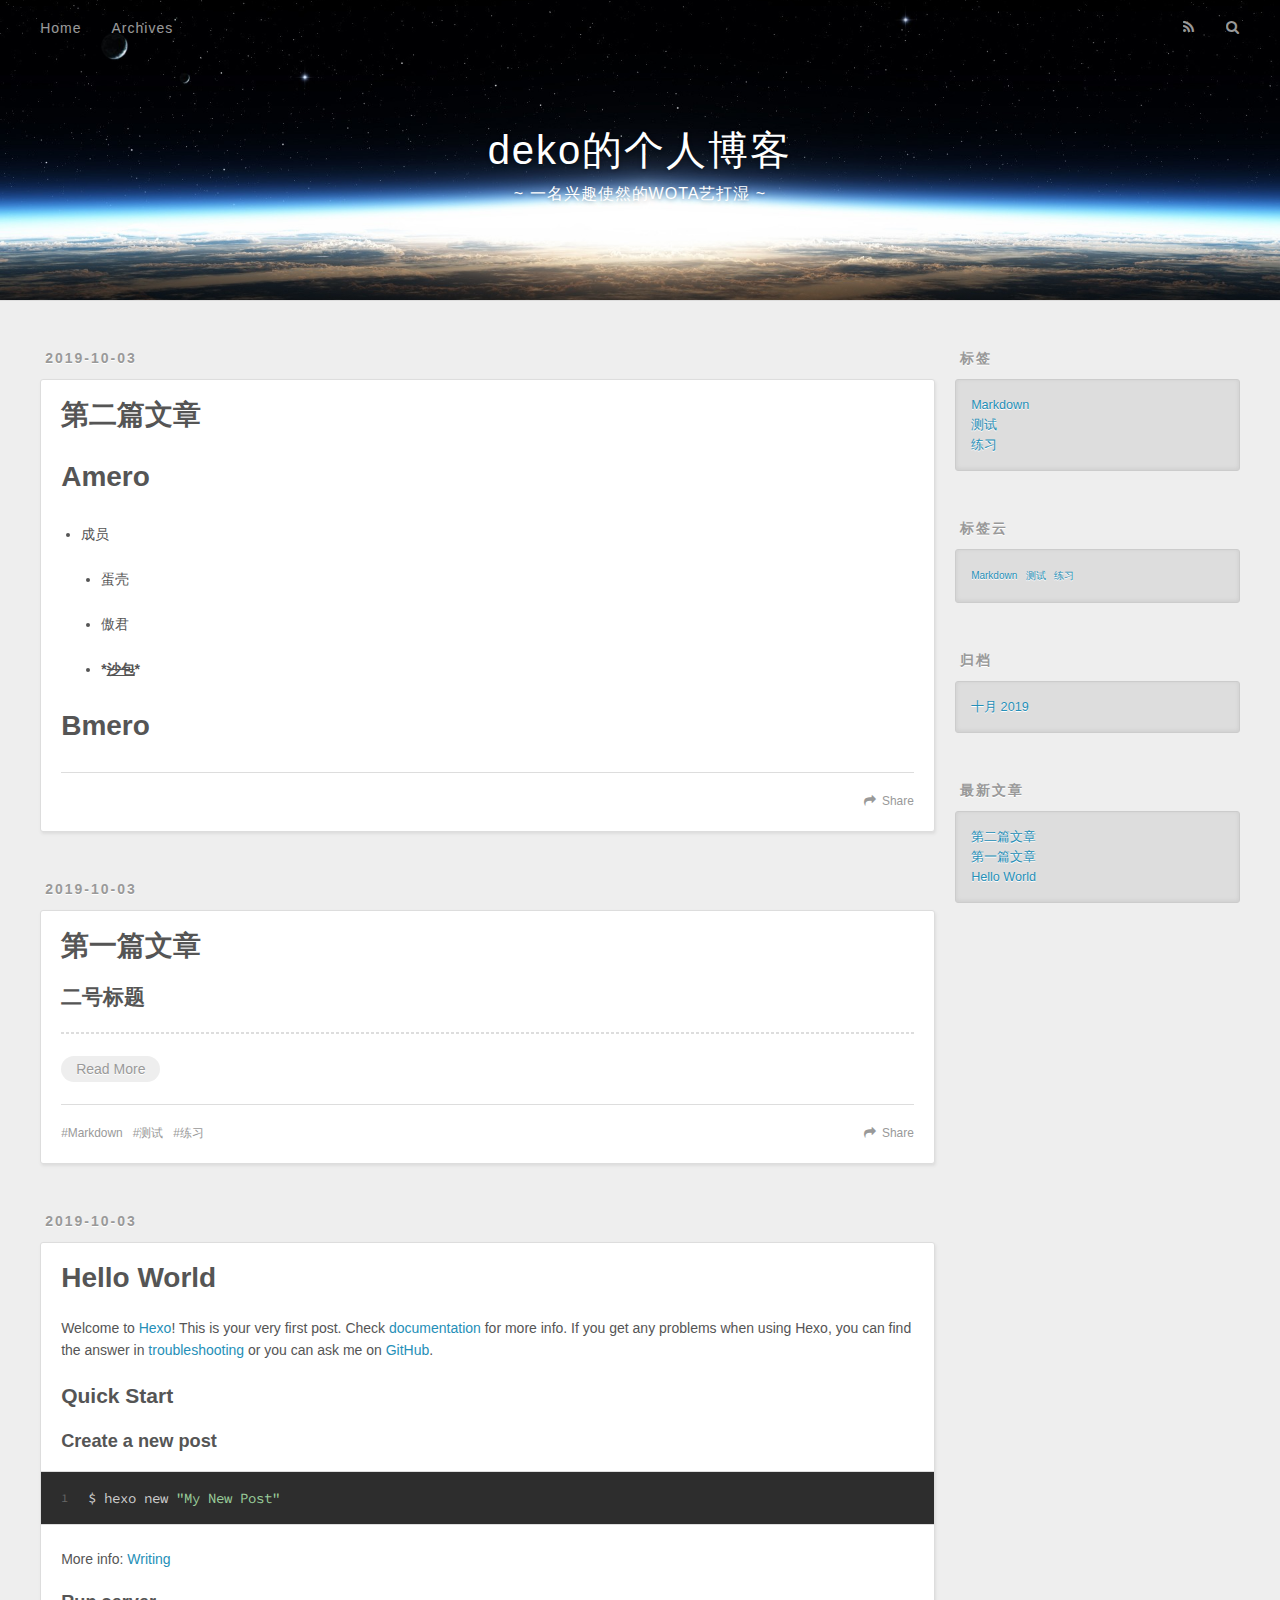
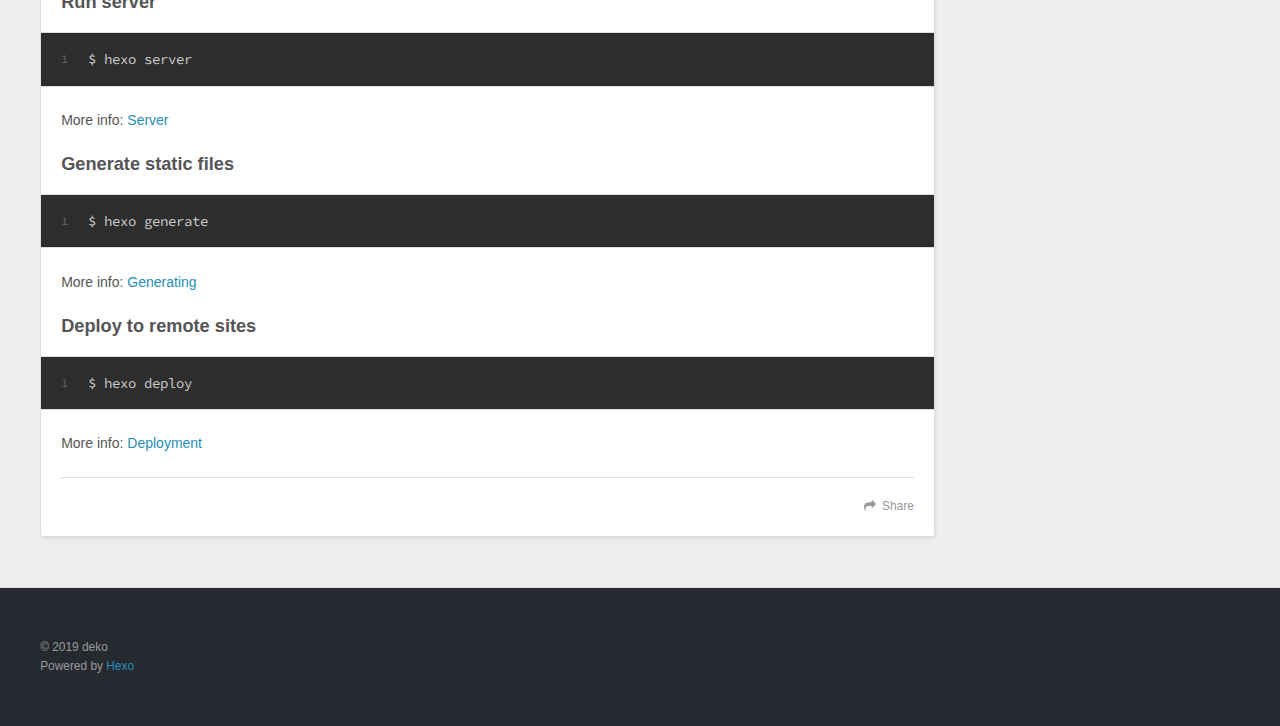
==== commit e55bf591: "Site updated: 2019-10-03 15:52:13" ====
--- a/index.html
+++ b/index.html
@@ -66,6 +66,97 @@
       <div class="outer">
         <section id="main">
   
+    <article id="post-第二篇文章" class="article article-type-post" itemscope itemprop="blogPost">
+  <div class="article-meta">
+    <a href="/2019/10/03/第二篇文章/" class="article-date">
+  <time datetime="2019-10-03T07:47:46.000Z" itemprop="datePublished">2019-10-03</time>
+</a>
+    
+  </div>
+  <div class="article-inner">
+    
+    
+      <header class="article-header">
+        
+  
+    <h1 itemprop="name">
+      <a class="article-title" href="/2019/10/03/第二篇文章/">第二篇文章</a>
+    </h1>
+  
+
+      </header>
+    
+    <div class="article-entry" itemprop="articleBody">
+      
+        <h1 id="Amero"><a href="#Amero" class="headerlink" title="Amero"></a>Amero</h1><ul>
+<li><p>成员</p>
+<ul>
+<li><p>蛋壳</p>
+</li>
+<li><p>傲君</p>
+</li>
+<li><p><strong>*<u><del>沙包</del></u>*</strong></p>
+</li>
+</ul>
+</li>
+</ul>
+<h1 id="Bmero"><a href="#Bmero" class="headerlink" title="Bmero"></a>Bmero</h1>
+      
+    </div>
+    <footer class="article-footer">
+      <a data-url="http://yoursite.com/2019/10/03/第二篇文章/" data-id="ck1aei6au00007whpbxxkc7jv" class="article-share-link">Share</a>
+      
+      
+    </footer>
+  </div>
+  
+</article>
+
+
+  
+    <article id="post-第一篇文章" class="article article-type-post" itemscope itemprop="blogPost">
+  <div class="article-meta">
+    <a href="/2019/10/03/第一篇文章/" class="article-date">
+  <time datetime="2019-10-03T07:33:52.000Z" itemprop="datePublished">2019-10-03</time>
+</a>
+    
+  </div>
+  <div class="article-inner">
+    
+    
+      <header class="article-header">
+        
+  
+    <h1 itemprop="name">
+      <a class="article-title" href="/2019/10/03/第一篇文章/">第一篇文章</a>
+    </h1>
+  
+
+      </header>
+    
+    <div class="article-entry" itemprop="articleBody">
+      
+        <h2 id="二号标题"><a href="#二号标题" class="headerlink" title="二号标题"></a>二号标题</h2><hr>
+        
+          <p class="article-more-link">
+            <a href="/2019/10/03/第一篇文章/#more">Read More</a>
+          </p>
+        
+      
+    </div>
+    <footer class="article-footer">
+      <a data-url="http://yoursite.com/2019/10/03/第一篇文章/" data-id="ck1aei6b100027whpet6shryo" class="article-share-link">Share</a>
+      
+      
+  <ul class="article-tag-list"><li class="article-tag-list-item"><a class="article-tag-list-link" href="/tags/Markdown/">Markdown</a></li><li class="article-tag-list-item"><a class="article-tag-list-link" href="/tags/测试/">测试</a></li><li class="article-tag-list-item"><a class="article-tag-list-link" href="/tags/练习/">练习</a></li></ul>
+
+    </footer>
+  </div>
+  
+</article>
+
+
+  
     <article id="post-hello-world" class="article article-type-post" itemscope itemprop="blogPost">
   <div class="article-meta">
     <a href="/2019/10/03/hello-world/" class="article-date">
@@ -105,7 +196,7 @@
       
     </div>
     <footer class="article-footer">
-      <a data-url="http://yoursite.com/2019/10/03/hello-world/" data-id="ck1adq4gj0000twhpafs48zxb" class="article-share-link">Share</a>
+      <a data-url="http://yoursite.com/2019/10/03/hello-world/" data-id="ck1aei6az00017whplj95g6h0" class="article-share-link">Share</a>
       
       
     </footer>
@@ -125,9 +216,23 @@
 
   
     
-
-  
-    
+  <div class="widget-wrap">
+    <h3 class="widget-title">标签</h3>
+    <div class="widget">
+      <ul class="tag-list"><li class="tag-list-item"><a class="tag-list-link" href="/tags/Markdown/">Markdown</a></li><li class="tag-list-item"><a class="tag-list-link" href="/tags/测试/">测试</a></li><li class="tag-list-item"><a class="tag-list-link" href="/tags/练习/">练习</a></li></ul>
+    </div>
+  </div>
+
+
+  
+    
+  <div class="widget-wrap">
+    <h3 class="widget-title">标签云</h3>
+    <div class="widget tagcloud">
+      <a href="/tags/Markdown/" style="font-size: 10px;">Markdown</a> <a href="/tags/测试/" style="font-size: 10px;">测试</a> <a href="/tags/练习/" style="font-size: 10px;">练习</a>
+    </div>
+  </div>
+
   
     
   <div class="widget-wrap">
@@ -146,6 +251,14 @@
       <ul>
         
           <li>
+            <a href="/2019/10/03/第二篇文章/">第二篇文章</a>
+          </li>
+        
+          <li>
+            <a href="/2019/10/03/第一篇文章/">第一篇文章</a>
+          </li>
+        
+          <li>
             <a href="/2019/10/03/hello-world/">Hello World</a>
           </li>
         
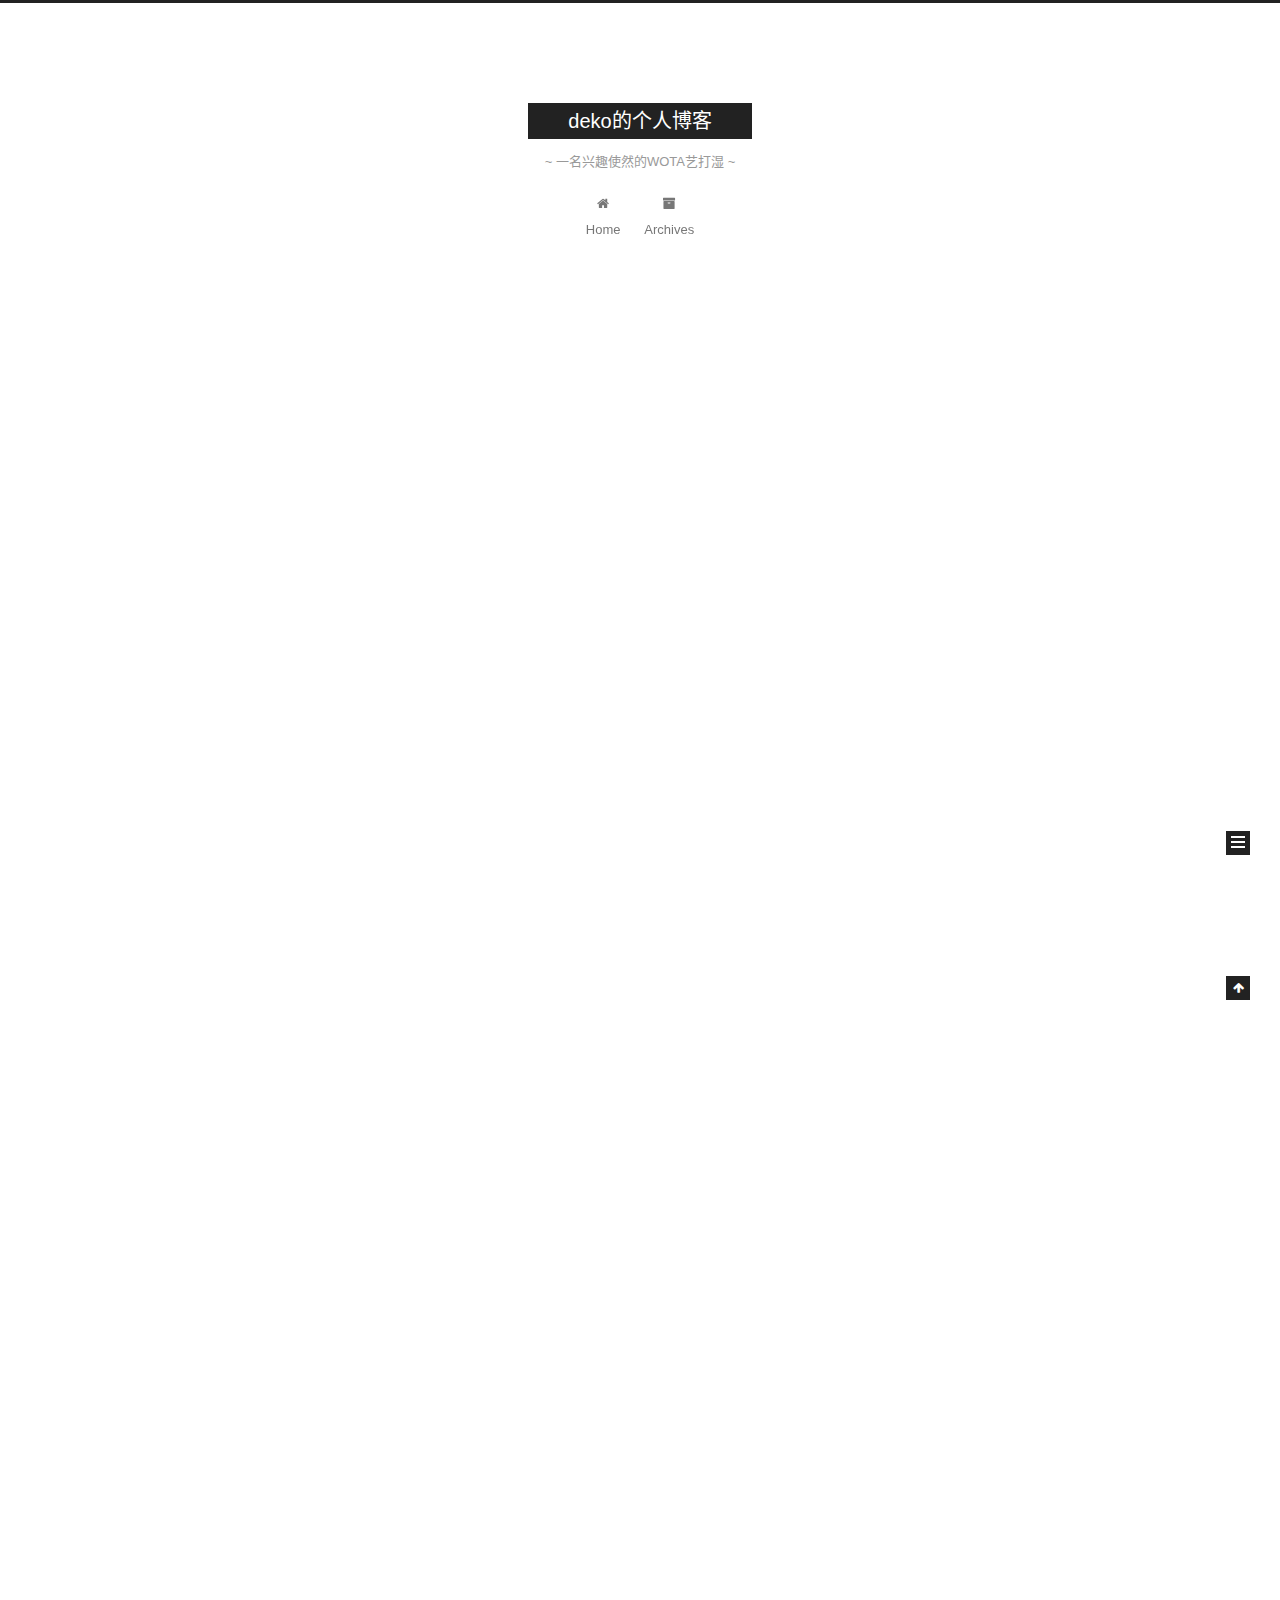
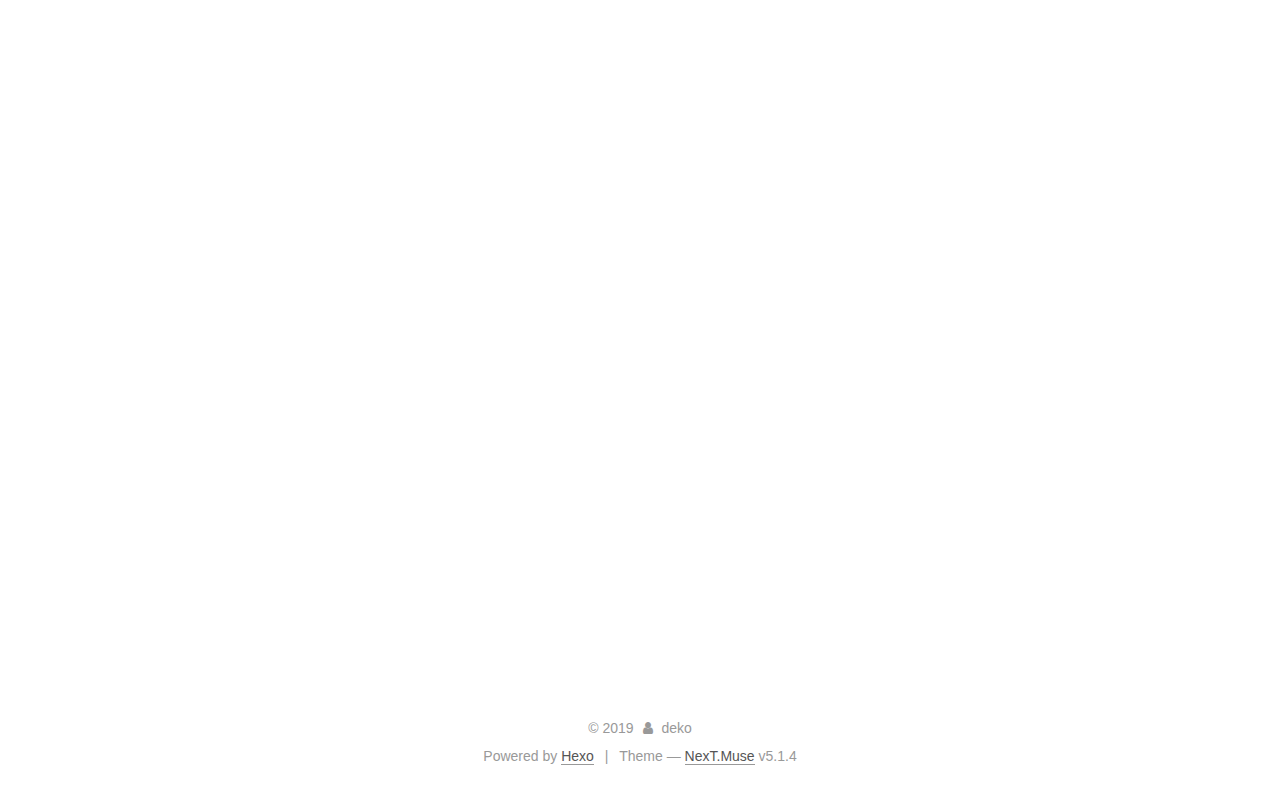
==== commit aab8505e: "Site updated: 2019-10-03 15:54:46" ====
--- a/index.html
+++ b/index.html
@@ -1,94 +1,306 @@
 <!DOCTYPE html>
-<html>
+
+
+
+  
+
+
+<html class="theme-next muse use-motion" lang="zh-CN">
 <head><meta name="generator" content="Hexo 3.9.0">
-  <meta charset="utf-8">
-  
-
-  
-  <title>deko的个人博客</title>
-  <meta name="viewport" content="width=device-width, initial-scale=1, maximum-scale=1">
-  <meta property="og:type" content="website">
+  <meta charset="UTF-8">
+<meta http-equiv="X-UA-Compatible" content="IE=edge">
+<meta name="viewport" content="width=device-width, initial-scale=1, maximum-scale=1">
+<meta name="theme-color" content="#222">
+
+
+
+
+
+
+
+
+
+<meta http-equiv="Cache-Control" content="no-transform">
+<meta http-equiv="Cache-Control" content="no-siteapp">
+
+
+
+
+
+
+
+
+
+
+
+
+
+
+
+
+  
+  
+  <link href="/lib/fancybox/source/jquery.fancybox.css?v=2.1.5" rel="stylesheet" type="text/css">
+
+
+
+
+
+
+
+<link href="/lib/font-awesome/css/font-awesome.min.css?v=4.6.2" rel="stylesheet" type="text/css">
+
+<link href="/css/main.css?v=5.1.4" rel="stylesheet" type="text/css">
+
+
+  <link rel="apple-touch-icon" sizes="180x180" href="/images/apple-touch-icon-next.png?v=5.1.4">
+
+
+  <link rel="icon" type="image/png" sizes="32x32" href="/images/favicon-32x32-next.png?v=5.1.4">
+
+
+  <link rel="icon" type="image/png" sizes="16x16" href="/images/favicon-16x16-next.png?v=5.1.4">
+
+
+  <link rel="mask-icon" href="/images/logo.svg?v=5.1.4" color="#222">
+
+
+
+
+
+  <meta name="keywords" content="Hexo, NexT">
+
+
+
+
+
+
+
+
+
+
+<meta property="og:type" content="website">
 <meta property="og:title" content="deko的个人博客">
 <meta property="og:url" content="http://yoursite.com/index.html">
 <meta property="og:site_name" content="deko的个人博客">
 <meta property="og:locale" content="zh-CN">
 <meta name="twitter:card" content="summary">
 <meta name="twitter:title" content="deko的个人博客">
-  
-    <link rel="alternate" href="/atom.xml" title="deko的个人博客" type="application/atom+xml">
-  
-  
-    <link rel="icon" href="/favicon.png">
-  
-  
-    <link href="//fonts.googleapis.com/css?family=Source+Code+Pro" rel="stylesheet" type="text/css">
-  
-  <link rel="stylesheet" href="/css/style.css">
+
+
+
+<script type="text/javascript" id="hexo.configurations">
+  var NexT = window.NexT || {};
+  var CONFIG = {
+    root: '/',
+    scheme: 'Muse',
+    version: '5.1.4',
+    sidebar: {"position":"left","display":"post","offset":12,"b2t":false,"scrollpercent":false,"onmobile":false},
+    fancybox: true,
+    tabs: true,
+    motion: {"enable":true,"async":false,"transition":{"post_block":"fadeIn","post_header":"slideDownIn","post_body":"slideDownIn","coll_header":"slideLeftIn","sidebar":"slideUpIn"}},
+    duoshuo: {
+      userId: '0',
+      author: 'Author'
+    },
+    algolia: {
+      applicationID: '',
+      apiKey: '',
+      indexName: '',
+      hits: {"per_page":10},
+      labels: {"input_placeholder":"Search for Posts","hits_empty":"We didn't find any results for the search: ${query}","hits_stats":"${hits} results found in ${time} ms"}
+    }
+  };
+</script>
+
+
+
+  <link rel="canonical" href="http://yoursite.com/">
+
+
+
+
+
+  <title>deko的个人博客</title>
+  
+
+
+
+
+
+
+
+
 </head>
-</html>
-<body>
-  <div id="container">
-    <div id="wrap">
-      <header id="header">
-  <div id="banner"></div>
-  <div id="header-outer" class="outer">
-    <div id="header-title" class="inner">
-      <h1 id="logo-wrap">
-        <a href="/" id="logo">deko的个人博客</a>
-      </h1>
-      
-        <h2 id="subtitle-wrap">
-          <a href="/" id="subtitle">~ 一名兴趣使然的WOTA艺打湿 ~</a>
-        </h2>
-      
+
+<body itemscope itemtype="http://schema.org/WebPage" lang="zh-CN">
+
+  
+  
+    
+  
+
+  <div class="container sidebar-position-left 
+  page-home">
+    <div class="headband"></div>
+
+    <header id="header" class="header" itemscope itemtype="http://schema.org/WPHeader">
+      <div class="header-inner"><div class="site-brand-wrapper">
+  <div class="site-meta ">
+    
+
+    <div class="custom-logo-site-title">
+      <a href="/" class="brand" rel="start">
+        <span class="logo-line-before"><i></i></span>
+        <span class="site-title">deko的个人博客</span>
+        <span class="logo-line-after"><i></i></span>
+      </a>
     </div>
-    <div id="header-inner" class="inner">
-      <nav id="main-nav">
-        <a id="main-nav-toggle" class="nav-icon"></a>
-        
-          <a class="main-nav-link" href="/">Home</a>
-        
-          <a class="main-nav-link" href="/archives">Archives</a>
-        
-      </nav>
-      <nav id="sub-nav">
-        
-          <a id="nav-rss-link" class="nav-icon" href="/atom.xml" title="RSS Feed"></a>
-        
-        <a id="nav-search-btn" class="nav-icon" title="搜索"></a>
-      </nav>
-      <div id="search-form-wrap">
-        <form action="//google.com/search" method="get" accept-charset="UTF-8" class="search-form"><input type="search" name="q" class="search-form-input" placeholder="Search"><button type="submit" class="search-form-submit">&#xF002;</button><input type="hidden" name="sitesearch" value="http://yoursite.com"></form>
-      </div>
-    </div>
+      
+        <p class="site-subtitle">~ 一名兴趣使然的WOTA艺打湿 ~</p>
+      
   </div>
-</header>
-      <div class="outer">
-        <section id="main">
-  
-    <article id="post-第二篇文章" class="article article-type-post" itemscope itemprop="blogPost">
-  <div class="article-meta">
-    <a href="/2019/10/03/第二篇文章/" class="article-date">
-  <time datetime="2019-10-03T07:47:46.000Z" itemprop="datePublished">2019-10-03</time>
-</a>
-    
+
+  <div class="site-nav-toggle">
+    <button>
+      <span class="btn-bar"></span>
+      <span class="btn-bar"></span>
+      <span class="btn-bar"></span>
+    </button>
   </div>
-  <div class="article-inner">
-    
-    
-      <header class="article-header">
-        
-  
-    <h1 itemprop="name">
-      <a class="article-title" href="/2019/10/03/第二篇文章/">第二篇文章</a>
-    </h1>
-  
-
+</div>
+
+<nav class="site-nav">
+  
+
+  
+    <ul id="menu" class="menu">
+      
+        
+        <li class="menu-item menu-item-home">
+          <a href="/" rel="section">
+            
+              <i class="menu-item-icon fa fa-fw fa-home"></i> <br>
+            
+            Home
+          </a>
+        </li>
+      
+        
+        <li class="menu-item menu-item-archives">
+          <a href="/archives/" rel="section">
+            
+              <i class="menu-item-icon fa fa-fw fa-archive"></i> <br>
+            
+            Archives
+          </a>
+        </li>
+      
+
+      
+    </ul>
+  
+
+  
+</nav>
+
+
+
+ </div>
+    </header>
+
+    <main id="main" class="main">
+      <div class="main-inner">
+        <div class="content-wrap">
+          <div id="content" class="content">
+            
+  <section id="posts" class="posts-expand">
+    
+      
+
+  
+
+  
+  
+  
+
+  <article class="post post-type-normal" itemscope itemtype="http://schema.org/Article">
+  
+  
+  
+  <div class="post-block">
+    <link itemprop="mainEntityOfPage" href="http://yoursite.com/2019/10/03/第二篇文章/">
+
+    <span hidden itemprop="author" itemscope itemtype="http://schema.org/Person">
+      <meta itemprop="name" content="deko">
+      <meta itemprop="description" content>
+      <meta itemprop="image" content="/images/avatar.gif">
+    </span>
+
+    <span hidden itemprop="publisher" itemscope itemtype="http://schema.org/Organization">
+      <meta itemprop="name" content="deko的个人博客">
+    </span>
+
+    
+      <header class="post-header">
+
+        
+        
+          <h1 class="post-title" itemprop="name headline">
+                
+                <a class="post-title-link" href="/2019/10/03/第二篇文章/" itemprop="url">第二篇文章</a></h1>
+        
+
+        <div class="post-meta">
+          <span class="post-time">
+            
+              <span class="post-meta-item-icon">
+                <i class="fa fa-calendar-o"></i>
+              </span>
+              
+                <span class="post-meta-item-text">Posted on</span>
+              
+              <time title="Post created" itemprop="dateCreated datePublished" datetime="2019-10-03T15:47:46+08:00">
+                2019-10-03
+              </time>
+            
+
+            
+
+            
+          </span>
+
+          
+
+          
+            
+          
+
+          
+          
+
+          
+
+          
+
+          
+
+        </div>
       </header>
     
-    <div class="article-entry" itemprop="articleBody">
-      
-        <h1 id="Amero"><a href="#Amero" class="headerlink" title="Amero"></a>Amero</h1><ul>
+
+    
+    
+    
+    <div class="post-body" itemprop="articleBody">
+
+      
+      
+
+      
+        
+          
+            <h1 id="Amero"><a href="#Amero" class="headerlink" title="Amero"></a>Amero</h1><ul>
 <li><p>成员</p>
 <ul>
 <li><p>蛋壳</p>
@@ -101,85 +313,249 @@
 </li>
 </ul>
 <h1 id="Bmero"><a href="#Bmero" class="headerlink" title="Bmero"></a>Bmero</h1>
+          
+        
       
     </div>
-    <footer class="article-footer">
-      <a data-url="http://yoursite.com/2019/10/03/第二篇文章/" data-id="ck1aei6au00007whpbxxkc7jv" class="article-share-link">Share</a>
-      
+    
+    
+    
+
+    
+
+    
+
+    
+
+    <footer class="post-footer">
+      
+
+      
+
+      
+
+      
+      
+        <div class="post-eof"></div>
       
     </footer>
   </div>
   
-</article>
-
-
-  
-    <article id="post-第一篇文章" class="article article-type-post" itemscope itemprop="blogPost">
-  <div class="article-meta">
-    <a href="/2019/10/03/第一篇文章/" class="article-date">
-  <time datetime="2019-10-03T07:33:52.000Z" itemprop="datePublished">2019-10-03</time>
-</a>
-    
-  </div>
-  <div class="article-inner">
-    
-    
-      <header class="article-header">
-        
-  
-    <h1 itemprop="name">
-      <a class="article-title" href="/2019/10/03/第一篇文章/">第一篇文章</a>
-    </h1>
-  
-
+  
+  
+  </article>
+
+
+    
+      
+
+  
+
+  
+  
+  
+
+  <article class="post post-type-normal" itemscope itemtype="http://schema.org/Article">
+  
+  
+  
+  <div class="post-block">
+    <link itemprop="mainEntityOfPage" href="http://yoursite.com/2019/10/03/第一篇文章/">
+
+    <span hidden itemprop="author" itemscope itemtype="http://schema.org/Person">
+      <meta itemprop="name" content="deko">
+      <meta itemprop="description" content>
+      <meta itemprop="image" content="/images/avatar.gif">
+    </span>
+
+    <span hidden itemprop="publisher" itemscope itemtype="http://schema.org/Organization">
+      <meta itemprop="name" content="deko的个人博客">
+    </span>
+
+    
+      <header class="post-header">
+
+        
+        
+          <h1 class="post-title" itemprop="name headline">
+                
+                <a class="post-title-link" href="/2019/10/03/第一篇文章/" itemprop="url">第一篇文章</a></h1>
+        
+
+        <div class="post-meta">
+          <span class="post-time">
+            
+              <span class="post-meta-item-icon">
+                <i class="fa fa-calendar-o"></i>
+              </span>
+              
+                <span class="post-meta-item-text">Posted on</span>
+              
+              <time title="Post created" itemprop="dateCreated datePublished" datetime="2019-10-03T15:33:52+08:00">
+                2019-10-03
+              </time>
+            
+
+            
+
+            
+          </span>
+
+          
+
+          
+            
+          
+
+          
+          
+
+          
+
+          
+
+          
+
+        </div>
       </header>
     
-    <div class="article-entry" itemprop="articleBody">
-      
-        <h2 id="二号标题"><a href="#二号标题" class="headerlink" title="二号标题"></a>二号标题</h2><hr>
-        
-          <p class="article-more-link">
-            <a href="/2019/10/03/第一篇文章/#more">Read More</a>
-          </p>
+
+    
+    
+    
+    <div class="post-body" itemprop="articleBody">
+
+      
+      
+
+      
+        
+          <h2 id="二号标题"><a href="#二号标题" class="headerlink" title="二号标题"></a>二号标题</h2><hr>
+          <!--noindex-->
+          <div class="post-button text-center">
+            <a class="btn" href="/2019/10/03/第一篇文章/#more" rel="contents">
+              Read more &raquo;
+            </a>
+          </div>
+          <!--/noindex-->
         
       
     </div>
-    <footer class="article-footer">
-      <a data-url="http://yoursite.com/2019/10/03/第一篇文章/" data-id="ck1aei6b100027whpet6shryo" class="article-share-link">Share</a>
-      
-      
-  <ul class="article-tag-list"><li class="article-tag-list-item"><a class="article-tag-list-link" href="/tags/Markdown/">Markdown</a></li><li class="article-tag-list-item"><a class="article-tag-list-link" href="/tags/测试/">测试</a></li><li class="article-tag-list-item"><a class="article-tag-list-link" href="/tags/练习/">练习</a></li></ul>
-
+    
+    
+    
+
+    
+
+    
+
+    
+
+    <footer class="post-footer">
+      
+
+      
+
+      
+
+      
+      
+        <div class="post-eof"></div>
+      
     </footer>
   </div>
   
-</article>
-
-
-  
-    <article id="post-hello-world" class="article article-type-post" itemscope itemprop="blogPost">
-  <div class="article-meta">
-    <a href="/2019/10/03/hello-world/" class="article-date">
-  <time datetime="2019-10-03T06:06:13.133Z" itemprop="datePublished">2019-10-03</time>
-</a>
-    
-  </div>
-  <div class="article-inner">
-    
-    
-      <header class="article-header">
-        
-  
-    <h1 itemprop="name">
-      <a class="article-title" href="/2019/10/03/hello-world/">Hello World</a>
-    </h1>
-  
-
+  
+  
+  </article>
+
+
+    
+      
+
+  
+
+  
+  
+  
+
+  <article class="post post-type-normal" itemscope itemtype="http://schema.org/Article">
+  
+  
+  
+  <div class="post-block">
+    <link itemprop="mainEntityOfPage" href="http://yoursite.com/2019/10/03/hello-world/">
+
+    <span hidden itemprop="author" itemscope itemtype="http://schema.org/Person">
+      <meta itemprop="name" content="deko">
+      <meta itemprop="description" content>
+      <meta itemprop="image" content="/images/avatar.gif">
+    </span>
+
+    <span hidden itemprop="publisher" itemscope itemtype="http://schema.org/Organization">
+      <meta itemprop="name" content="deko的个人博客">
+    </span>
+
+    
+      <header class="post-header">
+
+        
+        
+          <h1 class="post-title" itemprop="name headline">
+                
+                <a class="post-title-link" href="/2019/10/03/hello-world/" itemprop="url">Hello World</a></h1>
+        
+
+        <div class="post-meta">
+          <span class="post-time">
+            
+              <span class="post-meta-item-icon">
+                <i class="fa fa-calendar-o"></i>
+              </span>
+              
+                <span class="post-meta-item-text">Posted on</span>
+              
+              <time title="Post created" itemprop="dateCreated datePublished" datetime="2019-10-03T14:06:13+08:00">
+                2019-10-03
+              </time>
+            
+
+            
+
+            
+          </span>
+
+          
+
+          
+            
+          
+
+          
+          
+
+          
+
+          
+
+          
+
+        </div>
       </header>
     
-    <div class="article-entry" itemprop="articleBody">
-      
-        <p>Welcome to <a href="https://hexo.io/" target="_blank" rel="noopener">Hexo</a>! This is your very first post. Check <a href="https://hexo.io/docs/" target="_blank" rel="noopener">documentation</a> for more info. If you get any problems when using Hexo, you can find the answer in <a href="https://hexo.io/docs/troubleshooting.html" target="_blank" rel="noopener">troubleshooting</a> or you can ask me on <a href="https://github.com/hexojs/hexo/issues" target="_blank" rel="noopener">GitHub</a>.</p>
+
+    
+    
+    
+    <div class="post-body" itemprop="articleBody">
+
+      
+      
+
+      
+        
+          
+            <p>Welcome to <a href="https://hexo.io/" target="_blank" rel="noopener">Hexo</a>! This is your very first post. Check <a href="https://hexo.io/docs/" target="_blank" rel="noopener">documentation</a> for more info. If you get any problems when using Hexo, you can find the answer in <a href="https://hexo.io/docs/troubleshooting.html" target="_blank" rel="noopener">troubleshooting</a> or you can ask me on <a href="https://github.com/hexojs/hexo/issues" target="_blank" rel="noopener">GitHub</a>.</p>
 <h2 id="Quick-Start"><a href="#Quick-Start" class="headerlink" title="Quick Start"></a>Quick Start</h2><h3 id="Create-a-new-post"><a href="#Create-a-new-post" class="headerlink" title="Create a new post"></a>Create a new post</h3><figure class="highlight bash"><table><tr><td class="gutter"><pre><span class="line">1</span><br></pre></td><td class="code"><pre><span class="line">$ hexo new <span class="string">"My New Post"</span></span><br></pre></td></tr></table></figure>
 
 <p>More info: <a href="https://hexo.io/docs/writing.html" target="_blank" rel="noopener">Writing</a></p>
@@ -193,113 +569,316 @@
 
 <p>More info: <a href="https://hexo.io/docs/deployment.html" target="_blank" rel="noopener">Deployment</a></p>
 
+          
+        
       
     </div>
-    <footer class="article-footer">
-      <a data-url="http://yoursite.com/2019/10/03/hello-world/" data-id="ck1aei6az00017whplj95g6h0" class="article-share-link">Share</a>
-      
+    
+    
+    
+
+    
+
+    
+
+    
+
+    <footer class="post-footer">
+      
+
+      
+
+      
+
+      
+      
+        <div class="post-eof"></div>
       
     </footer>
   </div>
   
-</article>
-
-
-  
-
-
-</section>
-        
-          <aside id="sidebar">
-  
-    
-
-  
-    
-  <div class="widget-wrap">
-    <h3 class="widget-title">标签</h3>
-    <div class="widget">
-      <ul class="tag-list"><li class="tag-list-item"><a class="tag-list-link" href="/tags/Markdown/">Markdown</a></li><li class="tag-list-item"><a class="tag-list-link" href="/tags/测试/">测试</a></li><li class="tag-list-item"><a class="tag-list-link" href="/tags/练习/">练习</a></li></ul>
+  
+  
+  </article>
+
+
+    
+  </section>
+
+  
+
+
+          </div>
+          
+
+
+          
+
+        </div>
+        
+          
+  
+  <div class="sidebar-toggle">
+    <div class="sidebar-toggle-line-wrap">
+      <span class="sidebar-toggle-line sidebar-toggle-line-first"></span>
+      <span class="sidebar-toggle-line sidebar-toggle-line-middle"></span>
+      <span class="sidebar-toggle-line sidebar-toggle-line-last"></span>
     </div>
   </div>
 
-
-  
-    
-  <div class="widget-wrap">
-    <h3 class="widget-title">标签云</h3>
-    <div class="widget tagcloud">
-      <a href="/tags/Markdown/" style="font-size: 10px;">Markdown</a> <a href="/tags/测试/" style="font-size: 10px;">测试</a> <a href="/tags/练习/" style="font-size: 10px;">练习</a>
+  <aside id="sidebar" class="sidebar">
+    
+    <div class="sidebar-inner">
+
+      
+
+      
+
+      <section class="site-overview-wrap sidebar-panel sidebar-panel-active">
+        <div class="site-overview">
+          <div class="site-author motion-element" itemprop="author" itemscope itemtype="http://schema.org/Person">
+            
+              <p class="site-author-name" itemprop="name">deko</p>
+              <p class="site-description motion-element" itemprop="description"></p>
+          </div>
+
+          <nav class="site-state motion-element">
+
+            
+              <div class="site-state-item site-state-posts">
+              
+                <a href="/archives/">
+              
+                  <span class="site-state-item-count">3</span>
+                  <span class="site-state-item-name">posts</span>
+                </a>
+              </div>
+            
+
+            
+
+            
+              
+              
+              <div class="site-state-item site-state-tags">
+                
+                  <span class="site-state-item-count">3</span>
+                  <span class="site-state-item-name">tags</span>
+                
+              </div>
+            
+
+          </nav>
+
+          
+
+          
+
+          
+          
+
+          
+          
+
+          
+
+        </div>
+      </section>
+
+      
+
+      
+
     </div>
+  </aside>
+
+
+        
+      </div>
+    </main>
+
+    <footer id="footer" class="footer">
+      <div class="footer-inner">
+        <div class="copyright">&copy; <span itemprop="copyrightYear">2019</span>
+  <span class="with-love">
+    <i class="fa fa-user"></i>
+  </span>
+  <span class="author" itemprop="copyrightHolder">deko</span>
+
+  
+</div>
+
+
+  <div class="powered-by">Powered by <a class="theme-link" target="_blank" href="https://hexo.io">Hexo</a></div>
+
+
+
+  <span class="post-meta-divider">|</span>
+
+
+
+  <div class="theme-info">Theme &mdash; <a class="theme-link" target="_blank" href="https://github.com/iissnan/hexo-theme-next">NexT.Muse</a> v5.1.4</div>
+
+
+
+
+        
+
+
+
+
+
+
+
+        
+      </div>
+    </footer>
+
+    
+      <div class="back-to-top">
+        <i class="fa fa-arrow-up"></i>
+        
+      </div>
+    
+
+    
+
   </div>
 
   
-    
-  <div class="widget-wrap">
-    <h3 class="widget-title">归档</h3>
-    <div class="widget">
-      <ul class="archive-list"><li class="archive-list-item"><a class="archive-list-link" href="/archives/2019/10/">十月 2019</a></li></ul>
-    </div>
-  </div>
-
-
-  
-    
-  <div class="widget-wrap">
-    <h3 class="widget-title">最新文章</h3>
-    <div class="widget">
-      <ul>
-        
-          <li>
-            <a href="/2019/10/03/第二篇文章/">第二篇文章</a>
-          </li>
-        
-          <li>
-            <a href="/2019/10/03/第一篇文章/">第一篇文章</a>
-          </li>
-        
-          <li>
-            <a href="/2019/10/03/hello-world/">Hello World</a>
-          </li>
-        
-      </ul>
-    </div>
-  </div>
-
-  
-</aside>
-        
-      </div>
-      <footer id="footer">
-  
-  <div class="outer">
-    <div id="footer-info" class="inner">
-      &copy; 2019 deko<br>
-      Powered by <a href="http://hexo.io/" target="_blank">Hexo</a>
-    </div>
-  </div>
-</footer>
-    </div>
-    <nav id="mobile-nav">
-  
-    <a href="/" class="mobile-nav-link">Home</a>
-  
-    <a href="/archives" class="mobile-nav-link">Archives</a>
-  
-</nav>
-    
-
-<script src="//ajax.googleapis.com/ajax/libs/jquery/2.0.3/jquery.min.js"></script>
-
-
-  <link rel="stylesheet" href="/fancybox/jquery.fancybox.css">
-  <script src="/fancybox/jquery.fancybox.pack.js"></script>
-
-
-<script src="/js/script.js"></script>
-
-
-
-  </div>
+
+<script type="text/javascript">
+  if (Object.prototype.toString.call(window.Promise) !== '[object Function]') {
+    window.Promise = null;
+  }
+</script>
+
+
+
+
+
+
+
+
+
+  
+
+
+
+
+
+
+
+
+
+
+
+
+  
+  
+    <script type="text/javascript" src="/lib/jquery/index.js?v=2.1.3"></script>
+  
+
+  
+  
+    <script type="text/javascript" src="/lib/fastclick/lib/fastclick.min.js?v=1.0.6"></script>
+  
+
+  
+  
+    <script type="text/javascript" src="/lib/jquery_lazyload/jquery.lazyload.js?v=1.9.7"></script>
+  
+
+  
+  
+    <script type="text/javascript" src="/lib/velocity/velocity.min.js?v=1.2.1"></script>
+  
+
+  
+  
+    <script type="text/javascript" src="/lib/velocity/velocity.ui.min.js?v=1.2.1"></script>
+  
+
+  
+  
+    <script type="text/javascript" src="/lib/fancybox/source/jquery.fancybox.pack.js?v=2.1.5"></script>
+  
+
+
+  
+
+
+  <script type="text/javascript" src="/js/src/utils.js?v=5.1.4"></script>
+
+  <script type="text/javascript" src="/js/src/motion.js?v=5.1.4"></script>
+
+
+
+  
+  
+
+  
+
+  
+
+
+  <script type="text/javascript" src="/js/src/bootstrap.js?v=5.1.4"></script>
+
+
+
+  
+
+
+  
+
+
+
+
+	
+
+
+
+
+
+  
+
+
+
+
+
+  
+
+
+
+
+
+
+
+
+
+
+
+
+  
+
+
+
+
+
+  
+
+  
+
+  
+
+  
+  
+
+  
+
+  
+
+  
+
 </body>
-</html>+</html>
--- a/css/main.css
+++ b/css/main.css
@@ -0,0 +1,2662 @@
+/* normalize.css v3.0.2 | MIT License | git.io/normalize */
+html {
+  font-family: sans-serif; /* 1 */
+  -ms-text-size-adjust: 100%; /* 2 */
+  -webkit-text-size-adjust: 100%; /* 2 */
+}
+body {
+  margin: 0;
+}
+article,
+aside,
+details,
+figcaption,
+figure,
+footer,
+header,
+hgroup,
+main,
+menu,
+nav,
+section,
+summary {
+  display: block;
+}
+audio,
+canvas,
+progress,
+video {
+  display: inline-block; /* 1 */
+  vertical-align: baseline; /* 2 */
+}
+audio:not([controls]) {
+  display: none;
+  height: 0;
+}
+[hidden],
+template {
+  display: none;
+}
+a {
+  background-color: transparent;
+}
+a:active,
+a:hover {
+  outline: 0;
+}
+abbr[title] {
+  border-bottom: 1px dotted;
+}
+b,
+strong {
+  font-weight: bold;
+}
+dfn {
+  font-style: italic;
+}
+h1 {
+  font-size: 2em;
+  margin: 0.67em 0;
+}
+mark {
+  background: #ff0;
+  color: #000;
+}
+small {
+  font-size: 80%;
+}
+sub,
+sup {
+  font-size: 75%;
+  line-height: 0;
+  position: relative;
+  vertical-align: baseline;
+}
+sup {
+  top: -0.5em;
+}
+sub {
+  bottom: -0.25em;
+}
+img {
+  border: 0;
+}
+svg:not(:root) {
+  overflow: hidden;
+}
+figure {
+  margin: 1em 40px;
+}
+hr {
+  -moz-box-sizing: content-box;
+  box-sizing: content-box;
+  height: 0;
+}
+pre {
+  overflow: auto;
+}
+code,
+kbd,
+pre,
+samp {
+  font-family: monospace, monospace;
+  font-size: 1em;
+}
+button,
+input,
+optgroup,
+select,
+textarea {
+  color: inherit; /* 1 */
+  font: inherit; /* 2 */
+  margin: 0; /* 3 */
+}
+button {
+  overflow: visible;
+}
+button,
+select {
+  text-transform: none;
+}
+button,
+html input[type="button"],
+input[type="reset"],
+input[type="submit"] {
+  -webkit-appearance: button; /* 2 */
+  cursor: pointer; /* 3 */
+}
+button[disabled],
+html input[disabled] {
+  cursor: default;
+}
+button::-moz-focus-inner,
+input::-moz-focus-inner {
+  border: 0;
+  padding: 0;
+}
+input {
+  line-height: normal;
+}
+input[type="checkbox"],
+input[type="radio"] {
+  box-sizing: border-box; /* 1 */
+  padding: 0; /* 2 */
+}
+input[type="number"]::-webkit-inner-spin-button,
+input[type="number"]::-webkit-outer-spin-button {
+  height: auto;
+}
+input[type="search"] {
+  -webkit-appearance: textfield; /* 1 */
+  -moz-box-sizing: content-box;
+  -webkit-box-sizing: content-box; /* 2 */
+  box-sizing: content-box;
+}
+input[type="search"]::-webkit-search-cancel-button,
+input[type="search"]::-webkit-search-decoration {
+  -webkit-appearance: none;
+}
+fieldset {
+  border: 1px solid #c0c0c0;
+  margin: 0 2px;
+  padding: 0.35em 0.625em 0.75em;
+}
+legend {
+  border: 0; /* 1 */
+  padding: 0; /* 2 */
+}
+textarea {
+  overflow: auto;
+}
+optgroup {
+  font-weight: bold;
+}
+table {
+  border-collapse: collapse;
+  border-spacing: 0;
+}
+td,
+th {
+  padding: 0;
+}
+::selection {
+  background: #262a30;
+  color: #fff;
+}
+body {
+  position: relative;
+  font-family: 'Lato', "PingFang SC", "Microsoft YaHei", sans-serif;
+  font-size: 14px;
+  line-height: 2;
+  color: #555;
+  background: #fff;
+}
+@media (max-width: 767px) {
+  body {
+    padding-right: 0 !important;
+  }
+}
+@media (min-width: 768px) and (max-width: 991px) {
+  body {
+    padding-right: 0 !important;
+  }
+}
+@media (min-width: 1600px) {
+  body {
+    font-size: 16px;
+  }
+}
+h1,
+h2,
+h3,
+h4,
+h5,
+h6 {
+  margin: 0;
+  padding: 0;
+  font-weight: bold;
+  line-height: 1.5;
+  font-family: 'Lato', "PingFang SC", "Microsoft YaHei", sans-serif;
+}
+h2,
+h3,
+h4,
+h5,
+h6 {
+  margin: 20px 0 15px;
+}
+h1 {
+  font-size: 22px;
+}
+@media (max-width: 767px) {
+  h1 {
+    font-size: 18px;
+  }
+}
+h2 {
+  font-size: 20px;
+}
+@media (max-width: 767px) {
+  h2 {
+    font-size: 16px;
+  }
+}
+h3 {
+  font-size: 18px;
+}
+@media (max-width: 767px) {
+  h3 {
+    font-size: 14px;
+  }
+}
+h4 {
+  font-size: 16px;
+}
+@media (max-width: 767px) {
+  h4 {
+    font-size: 12px;
+  }
+}
+h5 {
+  font-size: 14px;
+}
+@media (max-width: 767px) {
+  h5 {
+    font-size: 10px;
+  }
+}
+h6 {
+  font-size: 12px;
+}
+@media (max-width: 767px) {
+  h6 {
+    font-size: 8px;
+  }
+}
+p {
+  margin: 0 0 20px 0;
+}
+a {
+  color: #555;
+  text-decoration: none;
+  outline: none;
+  border-bottom: 1px solid #999;
+  word-wrap: break-word;
+}
+a:hover {
+  color: #222;
+  border-bottom-color: #222;
+}
+blockquote {
+  margin: 0;
+  padding: 0;
+}
+img {
+  display: block;
+  margin: auto;
+  max-width: 100%;
+  height: auto;
+}
+hr {
+  margin: 40px 0;
+  height: 3px;
+  border: none;
+  background-color: #ddd;
+  background-image: repeating-linear-gradient(-45deg, #fff, #fff 4px, transparent 4px, transparent 8px);
+}
+blockquote {
+  padding: 0 15px;
+  color: #666;
+  border-left: 4px solid #ddd;
+}
+blockquote cite::before {
+  content: "-";
+  padding: 0 5px;
+}
+dt {
+  font-weight: 700;
+}
+dd {
+  margin: 0;
+  padding: 0;
+}
+kbd {
+  border: 1px solid #ccc;
+  border-radius: 0.2em;
+  box-shadow: 0.1em 0.1em 0.2em rgba(0,0,0,0.1);
+  background-color: #f9f9f9;
+  font-family: inherit;
+  background-image: -webkit-linear-gradient(top, #eee, #fff, #eee);
+  padding: 0.1em 0.3em;
+  white-space: nowrap;
+}
+.text-left {
+  text-align: left;
+}
+.text-center {
+  text-align: center;
+}
+.text-right {
+  text-align: right;
+}
+.text-justify {
+  text-align: justify;
+}
+.text-nowrap {
+  white-space: nowrap;
+}
+.text-lowercase {
+  text-transform: lowercase;
+}
+.text-uppercase {
+  text-transform: uppercase;
+}
+.text-capitalize {
+  text-transform: capitalize;
+}
+.center-block {
+  display: block;
+  margin-left: auto;
+  margin-right: auto;
+}
+.clearfix:before,
+.clearfix:after {
+  content: " ";
+  display: table;
+}
+.clearfix:after {
+  clear: both;
+}
+.pullquote {
+  width: 45%;
+}
+.pullquote.left {
+  float: left;
+  margin-left: 5px;
+  margin-right: 10px;
+}
+.pullquote.right {
+  float: right;
+  margin-left: 10px;
+  margin-right: 5px;
+}
+.affix.affix.affix {
+  position: fixed;
+}
+.translation {
+  margin-top: -20px;
+  font-size: 14px;
+  color: #999;
+}
+.scrollbar-measure {
+  width: 100px;
+  height: 100px;
+  overflow: scroll;
+  position: absolute;
+  top: -9999px;
+}
+.use-motion .motion-element {
+  opacity: 0;
+}
+table {
+  margin: 20px 0;
+  width: 100%;
+  border-collapse: collapse;
+  border-spacing: 0;
+  border: 1px solid #ddd;
+  font-size: 14px;
+  table-layout: fixed;
+  word-wrap: break-all;
+}
+table>tbody>tr:nth-of-type(odd) {
+  background-color: #f9f9f9;
+}
+table>tbody>tr:hover {
+  background-color: #f5f5f5;
+}
+caption,
+th,
+td {
+  padding: 8px;
+  text-align: left;
+  vertical-align: middle;
+  font-weight: normal;
+}
+th,
+td {
+  border-bottom: 3px solid #ddd;
+  border-right: 1px solid #eee;
+}
+th {
+  padding-bottom: 10px;
+  font-weight: 700;
+}
+td {
+  border-bottom-width: 1px;
+}
+html,
+body {
+  height: 100%;
+}
+.container {
+  position: relative;
+  min-height: 100%;
+}
+.header-inner {
+  margin: 0 auto;
+  padding: 100px 0 70px;
+  width: 700px;
+}
+@media (min-width: 1600px) {
+  .container .header-inner {
+    width: 900px;
+  }
+}
+.main {
+  padding-bottom: 150px;
+}
+.main-inner {
+  margin: 0 auto;
+  width: 700px;
+}
+@media (min-width: 1600px) {
+  .container .main-inner {
+    width: 900px;
+  }
+}
+.footer {
+  position: absolute;
+  left: 0;
+  bottom: 0;
+  width: 100%;
+  min-height: 50px;
+}
+.footer-inner {
+  box-sizing: border-box;
+  margin: 20px auto;
+  width: 700px;
+}
+@media (min-width: 1600px) {
+  .container .footer-inner {
+    width: 900px;
+  }
+}
+pre,
+.highlight {
+  overflow: auto;
+  margin: 20px 0;
+  padding: 0;
+  font-size: 13px;
+  color: #4d4d4c;
+  background: #f7f7f7;
+  line-height: 1.6;
+}
+pre,
+code {
+  font-family: consolas, Menlo, "PingFang SC", "Microsoft YaHei", monospace;
+}
+code {
+  padding: 2px 4px;
+  word-wrap: break-word;
+  color: #555;
+  background: #eee;
+  border-radius: 3px;
+  font-size: 13px;
+}
+pre {
+  padding: 10px;
+}
+pre code {
+  padding: 0;
+  color: #4d4d4c;
+  background: none;
+  text-shadow: none;
+}
+.highlight {
+  border-radius: 1px;
+}
+.highlight pre {
+  border: none;
+  margin: 0;
+  padding: 10px 0;
+}
+.highlight table {
+  margin: 0;
+  width: auto;
+  border: none;
+}
+.highlight td {
+  border: none;
+  padding: 0;
+}
+.highlight figcaption {
+  font-size: 1em;
+  color: #4d4d4c;
+  line-height: 1em;
+  margin-bottom: 1em;
+}
+.highlight figcaption:before,
+.highlight figcaption:after {
+  content: " ";
+  display: table;
+}
+.highlight figcaption:after {
+  clear: both;
+}
+.highlight figcaption a {
+  float: right;
+  color: #4d4d4c;
+}
+.highlight figcaption a:hover {
+  border-bottom-color: #4d4d4c;
+}
+.highlight .gutter pre {
+  padding-left: 10px;
+  padding-right: 10px;
+  color: #869194;
+  text-align: right;
+  background-color: #eff2f3;
+}
+.highlight .code pre {
+  width: 100%;
+  padding-left: 10px;
+  padding-right: 10px;
+  background-color: #f7f7f7;
+}
+.highlight .line {
+  height: 20px;
+}
+.gutter {
+  -webkit-user-select: none;
+  -moz-user-select: none;
+  -ms-user-select: none;
+  user-select: none;
+}
+.gist table {
+  width: auto;
+}
+.gist table td {
+  border: none;
+}
+pre .deletion {
+  background: #fdd;
+}
+pre .addition {
+  background: #dfd;
+}
+pre .meta {
+  color: #8959a8;
+}
+pre .comment {
+  color: #8e908c;
+}
+pre .variable,
+pre .attribute,
+pre .tag,
+pre .regexp,
+pre .ruby .constant,
+pre .xml .tag .title,
+pre .xml .pi,
+pre .xml .doctype,
+pre .html .doctype,
+pre .css .id,
+pre .css .class,
+pre .css .pseudo {
+  color: #c82829;
+}
+pre .number,
+pre .preprocessor,
+pre .built_in,
+pre .literal,
+pre .params,
+pre .constant,
+pre .command {
+  color: #f5871f;
+}
+pre .ruby .class .title,
+pre .css .rules .attribute,
+pre .string,
+pre .value,
+pre .inheritance,
+pre .header,
+pre .ruby .symbol,
+pre .xml .cdata,
+pre .special,
+pre .number,
+pre .formula {
+  color: #718c00;
+}
+pre .title,
+pre .css .hexcolor {
+  color: #3e999f;
+}
+pre .function,
+pre .python .decorator,
+pre .python .title,
+pre .ruby .function .title,
+pre .ruby .title .keyword,
+pre .perl .sub,
+pre .javascript .title,
+pre .coffeescript .title {
+  color: #4271ae;
+}
+pre .keyword,
+pre .javascript .function {
+  color: #8959a8;
+}
+.full-image.full-image.full-image.full-image {
+  border: none;
+  max-width: 100%;
+  width: auto;
+  margin: 20px auto 25px;
+}
+@media (min-width: 992px) {
+  .full-image.full-image.full-image.full-image {
+    max-width: none;
+    width: 110%;
+    margin: 25px -5%;
+  }
+}
+.blockquote-center,
+.page-home .post-type-quote blockquote,
+.page-post-detail .post-type-quote blockquote {
+  position: relative;
+  margin: 40px 0;
+  padding: 0;
+  border-left: none;
+  text-align: center;
+}
+.blockquote-center::before,
+.page-home .post-type-quote blockquote::before,
+.page-post-detail .post-type-quote blockquote::before,
+.blockquote-center::after,
+.page-home .post-type-quote blockquote::after,
+.page-post-detail .post-type-quote blockquote::after {
+  position: absolute;
+  content: ' ';
+  display: block;
+  width: 100%;
+  height: 24px;
+  opacity: 0.2;
+  background-repeat: no-repeat;
+  background-position: 0 -6px;
+  background-size: 22px 22px;
+}
+.blockquote-center::before,
+.page-home .post-type-quote blockquote::before,
+.page-post-detail .post-type-quote blockquote::before {
+  top: -20px;
+  background-image: url("../images/quote-l.svg");
+  border-top: 1px solid #ccc;
+}
+.blockquote-center::after,
+.page-home .post-type-quote blockquote::after,
+.page-post-detail .post-type-quote blockquote::after {
+  bottom: -20px;
+  background-image: url("../images/quote-r.svg");
+  border-bottom: 1px solid #ccc;
+  background-position: 100% 8px;
+}
+.blockquote-center p,
+.page-home .post-type-quote blockquote p,
+.page-post-detail .post-type-quote blockquote p,
+.blockquote-center div,
+.page-home .post-type-quote blockquote div,
+.page-post-detail .post-type-quote blockquote div {
+  text-align: center;
+}
+.post .post-body .group-picture img {
+  box-sizing: border-box;
+  padding: 0 3px;
+  border: none;
+}
+.post .group-picture-row {
+  overflow: hidden;
+  margin-top: 6px;
+}
+.post .group-picture-row:first-child {
+  margin-top: 0;
+}
+.post .group-picture-column {
+  float: left;
+}
+.page-post-detail .post-body .group-picture-column {
+  float: none;
+  margin-top: 10px;
+  width: auto !important;
+}
+.page-post-detail .post-body .group-picture-column img {
+  margin: 0 auto;
+}
+.page-archive .group-picture-container {
+  overflow: hidden;
+}
+.page-archive .group-picture-row {
+  float: left;
+}
+.page-archive .group-picture-row:first-child {
+  margin-top: 6px;
+}
+.page-archive .group-picture-column {
+  max-width: 150px;
+  max-height: 150px;
+}
+.post-body .note {
+  position: relative;
+  padding: 15px;
+  margin-bottom: 20px;
+  border: 1px solid #eee;
+  border-left-width: 5px;
+  border-radius: 3px;
+}
+.post-body .note h2,
+.post-body .note h3,
+.post-body .note h4,
+.post-body .note h5,
+.post-body .note h6 {
+  margin-top: 0;
+  margin-bottom: 0;
+  border-bottom: initial;
+  padding-top: 0 !important;
+}
+.post-body .note p:first-child,
+.post-body .note ul:first-child,
+.post-body .note ol:first-child,
+.post-body .note table:first-child,
+.post-body .note pre:first-child,
+.post-body .note blockquote:first-child {
+  margin-top: 0;
+}
+.post-body .note p:last-child,
+.post-body .note ul:last-child,
+.post-body .note ol:last-child,
+.post-body .note table:last-child,
+.post-body .note pre:last-child,
+.post-body .note blockquote:last-child {
+  margin-bottom: 0;
+}
+.post-body .note.default {
+  border-left-color: #777;
+}
+.post-body .note.default h2,
+.post-body .note.default h3,
+.post-body .note.default h4,
+.post-body .note.default h5,
+.post-body .note.default h6 {
+  color: #777;
+}
+.post-body .note.primary {
+  border-left-color: #6f42c1;
+}
+.post-body .note.primary h2,
+.post-body .note.primary h3,
+.post-body .note.primary h4,
+.post-body .note.primary h5,
+.post-body .note.primary h6 {
+  color: #6f42c1;
+}
+.post-body .note.info {
+  border-left-color: #428bca;
+}
+.post-body .note.info h2,
+.post-body .note.info h3,
+.post-body .note.info h4,
+.post-body .note.info h5,
+.post-body .note.info h6 {
+  color: #428bca;
+}
+.post-body .note.success {
+  border-left-color: #5cb85c;
+}
+.post-body .note.success h2,
+.post-body .note.success h3,
+.post-body .note.success h4,
+.post-body .note.success h5,
+.post-body .note.success h6 {
+  color: #5cb85c;
+}
+.post-body .note.warning {
+  border-left-color: #f0ad4e;
+}
+.post-body .note.warning h2,
+.post-body .note.warning h3,
+.post-body .note.warning h4,
+.post-body .note.warning h5,
+.post-body .note.warning h6 {
+  color: #f0ad4e;
+}
+.post-body .note.danger {
+  border-left-color: #d9534f;
+}
+.post-body .note.danger h2,
+.post-body .note.danger h3,
+.post-body .note.danger h4,
+.post-body .note.danger h5,
+.post-body .note.danger h6 {
+  color: #d9534f;
+}
+.post-body .label {
+  display: inline;
+  padding: 0 2px;
+  white-space: nowrap;
+}
+.post-body .label.default {
+  background-color: #f0f0f0;
+}
+.post-body .label.primary {
+  background-color: #efe6f7;
+}
+.post-body .label.info {
+  background-color: #e5f2f8;
+}
+.post-body .label.success {
+  background-color: #e7f4e9;
+}
+.post-body .label.warning {
+  background-color: #fcf6e1;
+}
+.post-body .label.danger {
+  background-color: #fae8eb;
+}
+.post-body .tabs {
+  position: relative;
+  display: block;
+  margin-bottom: 20px;
+  padding-top: 10px;
+}
+.post-body .tabs ul.nav-tabs {
+  margin: 0;
+  padding: 0;
+  display: flex;
+  margin-bottom: -1px;
+}
+@media (max-width: 413px) {
+  .post-body .tabs ul.nav-tabs {
+    display: block;
+    margin-bottom: 5px;
+  }
+}
+.post-body .tabs ul.nav-tabs li.tab {
+  list-style-type: none !important;
+  margin: 0 0.25em 0 0;
+  border-top: 3px solid transparent;
+  border-left: 1px solid transparent;
+  border-right: 1px solid transparent;
+}
+@media (max-width: 413px) {
+  .post-body .tabs ul.nav-tabs li.tab {
+    margin: initial;
+    border-top: 1px solid transparent;
+    border-left: 3px solid transparent;
+    border-right: 1px solid transparent;
+    border-bottom: 1px solid transparent;
+  }
+}
+.post-body .tabs ul.nav-tabs li.tab a {
+  outline: 0;
+  border-bottom: initial;
+  display: block;
+  line-height: 1.8em;
+  padding: 0.25em 0.75em;
+  transition-duration: 0.2s;
+  transition-timing-function: ease-out;
+  transition-delay: 0s;
+}
+.post-body .tabs ul.nav-tabs li.tab a i {
+  width: 1.285714285714286em;
+}
+.post-body .tabs ul.nav-tabs li.tab.active {
+  border-top: 3px solid #fc6423;
+  border-left: 1px solid #ddd;
+  border-right: 1px solid #ddd;
+  background-color: #fff;
+}
+@media (max-width: 413px) {
+  .post-body .tabs ul.nav-tabs li.tab.active {
+    border-top: 1px solid #ddd;
+    border-left: 3px solid #fc6423;
+    border-right: 1px solid #ddd;
+    border-bottom: 1px solid #ddd;
+  }
+}
+.post-body .tabs ul.nav-tabs li.tab.active a {
+  cursor: default;
+  color: #555;
+}
+.post-body .tabs .tab-content {
+  background-color: #fff;
+}
+.post-body .tabs .tab-content .tab-pane {
+  border: 1px solid #ddd;
+  padding: 20px 20px 0 20px;
+}
+.post-body .tabs .tab-content .tab-pane:not(.active) {
+  display: none !important;
+}
+.post-body .tabs .tab-content .tab-pane.active {
+  display: block !important;
+}
+.btn {
+  display: inline-block;
+  padding: 0 20px;
+  font-size: 14px;
+  color: #fff;
+  background: #222;
+  border: 2px solid #222;
+  text-decoration: none;
+  border-radius: 0;
+  transition-property: background-color;
+  transition-duration: 0.2s;
+  transition-timing-function: ease-in-out;
+  transition-delay: 0s;
+  line-height: 2;
+}
+.btn:hover {
+  border-color: #222;
+  color: #222;
+  background: #fff;
+}
+.btn +.btn {
+  margin: 0 0 8px 8px;
+}
+.btn .fa-fw {
+  width: 1.285714285714286em;
+  text-align: left;
+}
+.btn-bar {
+  display: block;
+  width: 22px;
+  height: 2px;
+  background: #555;
+  border-radius: 1px;
+}
+.btn-bar+.btn-bar {
+  margin-top: 4px;
+}
+.pagination {
+  margin: 120px 0 40px;
+  text-align: center;
+  border-top: 1px solid #eee;
+}
+.page-number-basic,
+.pagination .prev,
+.pagination .next,
+.pagination .page-number,
+.pagination .space {
+  display: inline-block;
+  position: relative;
+  top: -1px;
+  margin: 0 10px;
+  padding: 0 11px;
+}
+@media (max-width: 767px) {
+  .page-number-basic,
+  .pagination .prev,
+  .pagination .next,
+  .pagination .page-number,
+  .pagination .space {
+    margin: 0 5px;
+  }
+}
+.pagination .prev,
+.pagination .next,
+.pagination .page-number {
+  border-bottom: 0;
+  border-top: 1px solid #eee;
+  transition-property: border-color;
+  transition-duration: 0.2s;
+  transition-timing-function: ease-in-out;
+  transition-delay: 0s;
+}
+.pagination .prev:hover,
+.pagination .next:hover,
+.pagination .page-number:hover {
+  border-top-color: #222;
+}
+.pagination .space {
+  padding: 0;
+  margin: 0;
+}
+.pagination .prev {
+  margin-left: 0;
+}
+.pagination .next {
+  margin-right: 0;
+}
+.pagination .page-number.current {
+  color: #fff;
+  background: #ccc;
+  border-top-color: #ccc;
+}
+@media (max-width: 767px) {
+  .pagination {
+    border-top: none;
+  }
+  .pagination .prev,
+  .pagination .next,
+  .pagination .page-number {
+    margin-bottom: 10px;
+    border-top: 0;
+    border-bottom: 1px solid #eee;
+    padding: 0 10px;
+  }
+  .pagination .prev:hover,
+  .pagination .next:hover,
+  .pagination .page-number:hover {
+    border-bottom-color: #222;
+  }
+}
+.comments {
+  margin: 60px 20px 0;
+}
+.tag-cloud {
+  text-align: center;
+}
+.tag-cloud a {
+  display: inline-block;
+  margin: 10px;
+}
+.back-to-top {
+  box-sizing: border-box;
+  position: fixed;
+  bottom: -100px;
+  right: 30px;
+  z-index: 1050;
+  padding: 0 6px;
+  width: 24px;
+  background: #222;
+  font-size: 12px;
+  opacity: 1;
+  color: #fff;
+  cursor: pointer;
+  text-align: center;
+  -webkit-transform: translateZ(0);
+  transition-property: bottom;
+  transition-duration: 0.2s;
+  transition-timing-function: ease-in-out;
+  transition-delay: 0s;
+}
+@media (min-width: 768px) and (max-width: 991px) {
+  .back-to-top {
+    display: none !important;
+  }
+}
+@media (max-width: 767px) {
+  .back-to-top {
+    display: none !important;
+  }
+}
+.back-to-top.back-to-top-on {
+  bottom: 19px;
+}
+.header {
+  background: transparent;
+}
+.header-inner {
+  position: relative;
+}
+.headband {
+  height: 3px;
+  background: #222;
+}
+.site-meta {
+  margin: 0;
+  text-align: center;
+}
+@media (max-width: 767px) {
+  .site-meta {
+    text-align: center;
+  }
+}
+.brand {
+  position: relative;
+  display: inline-block;
+  padding: 0 40px;
+  color: #fff;
+  background: #222;
+  border-bottom: none;
+}
+.brand:hover {
+  color: #fff;
+}
+.logo {
+  display: inline-block;
+  margin-right: 5px;
+  line-height: 36px;
+  vertical-align: top;
+}
+.site-title {
+  display: inline-block;
+  vertical-align: top;
+  line-height: 36px;
+  font-size: 20px;
+  font-weight: normal;
+  font-family: 'Lato', "PingFang SC", "Microsoft YaHei", sans-serif;
+}
+.site-subtitle {
+  margin-top: 10px;
+  font-size: 13px;
+  color: #999;
+}
+.use-motion .brand {
+  opacity: 0;
+}
+.use-motion .logo,
+.use-motion .site-title,
+.use-motion .site-subtitle {
+  opacity: 0;
+  position: relative;
+  top: -10px;
+}
+.site-nav-toggle {
+  display: none;
+  position: absolute;
+  top: 10px;
+  left: 10px;
+}
+@media (max-width: 767px) {
+  .site-nav-toggle {
+    display: block;
+  }
+}
+.site-nav-toggle button {
+  margin-top: 2px;
+  padding: 9px 10px;
+  background: transparent;
+  border: none;
+}
+@media (max-width: 767px) {
+  .site-nav {
+    display: none;
+    margin: 0 -10px;
+    padding: 0 10px;
+    clear: both;
+    border-top: 1px solid #ddd;
+  }
+}
+@media (min-width: 768px) and (max-width: 991px) {
+  .site-nav {
+    display: block !important;
+  }
+}
+@media (min-width: 992px) {
+  .site-nav {
+    display: block !important;
+  }
+}
+.menu {
+  margin-top: 20px;
+  padding-left: 0;
+  text-align: center;
+}
+.menu .menu-item {
+  display: inline-block;
+  margin: 0 10px;
+  list-style: none;
+}
+@media screen and (max-width: 767px) {
+  .menu .menu-item {
+    margin-top: 10px;
+  }
+}
+.menu .menu-item a {
+  display: block;
+  font-size: 13px;
+  line-height: inherit;
+  border-bottom: 1px solid transparent;
+  transition-property: border-color;
+  transition-duration: 0.2s;
+  transition-timing-function: ease-in-out;
+  transition-delay: 0s;
+}
+.menu .menu-item a:hover {
+  border-bottom-color: #222;
+}
+.menu .menu-item .fa {
+  margin-right: 5px;
+}
+.use-motion .menu-item {
+  opacity: 0;
+}
+.post-body {
+  font-family: 'Lato', "PingFang SC", "Microsoft YaHei", sans-serif;
+}
+@media (max-width: 767px) {
+  .post-body {
+    word-break: break-word;
+  }
+}
+.post-body .fancybox img {
+  display: block !important;
+  margin: 0 auto;
+  cursor: pointer;
+  cursor: zoom-in;
+  cursor: -webkit-zoom-in;
+}
+.post-body .image-caption,
+.post-body .figure .caption {
+  margin: -20px auto 15px;
+  text-align: center;
+  font-size: 14px;
+  color: #999;
+  font-weight: bold;
+  line-height: 1;
+}
+.post-sticky-flag {
+  display: inline-block;
+  font-size: 16px;
+  -ms-transform: rotate(30deg);
+  -webkit-transform: rotate(30deg);
+  -moz-transform: rotate(30deg);
+  -ms-transform: rotate(30deg);
+  -o-transform: rotate(30deg);
+  transform: rotate(30deg);
+}
+.use-motion .post-block,
+.use-motion .pagination,
+.use-motion .comments {
+  opacity: 0;
+}
+.use-motion .post-header {
+  opacity: 0;
+}
+.use-motion .post-body {
+  opacity: 0;
+}
+.use-motion .collection-title {
+  opacity: 0;
+}
+.posts-expand {
+  padding-top: 40px;
+}
+@media (max-width: 767px) {
+  .posts-expand {
+    margin: 0 20px;
+  }
+  .post-body pre .gutter pre {
+    padding-right: 10px;
+  }
+  .post-body .highlight {
+    margin-left: 0px;
+    margin-right: 0px;
+    padding: 0;
+  }
+  .post-body .highlight .gutter pre {
+    padding-right: 10px;
+  }
+}
+@media (min-width: 992px) {
+  .posts-expand .post-body {
+    text-align: justify;
+  }
+}
+.posts-expand .post-body h2,
+.posts-expand .post-body h3,
+.posts-expand .post-body h4,
+.posts-expand .post-body h5,
+.posts-expand .post-body h6 {
+  padding-top: 10px;
+}
+.posts-expand .post-body h2 .header-anchor,
+.posts-expand .post-body h3 .header-anchor,
+.posts-expand .post-body h4 .header-anchor,
+.posts-expand .post-body h5 .header-anchor,
+.posts-expand .post-body h6 .header-anchor {
+  float: right;
+  margin-left: 10px;
+  color: #ccc;
+  border-bottom-style: none;
+  visibility: hidden;
+}
+.posts-expand .post-body h2 .header-anchor:hover,
+.posts-expand .post-body h3 .header-anchor:hover,
+.posts-expand .post-body h4 .header-anchor:hover,
+.posts-expand .post-body h5 .header-anchor:hover,
+.posts-expand .post-body h6 .header-anchor:hover {
+  color: inherit;
+}
+.posts-expand .post-body h2:hover .header-anchor,
+.posts-expand .post-body h3:hover .header-anchor,
+.posts-expand .post-body h4:hover .header-anchor,
+.posts-expand .post-body h5:hover .header-anchor,
+.posts-expand .post-body h6:hover .header-anchor {
+  visibility: visible;
+}
+.posts-expand .post-body ul li {
+  list-style: circle;
+}
+.posts-expand .post-body img {
+  box-sizing: border-box;
+  margin: auto;
+  padding: 3px;
+  border: 1px solid #ddd;
+}
+.posts-expand .post-body .fancybox img {
+  margin: 0 auto 25px;
+}
+@media (max-width: 767px) {
+  .posts-collapse {
+    margin: 0 20px;
+  }
+  .posts-collapse .post-title,
+  .posts-collapse .post-meta {
+    display: block;
+    width: auto;
+    text-align: left;
+  }
+}
+.posts-collapse {
+  position: relative;
+  z-index: 1010;
+  margin-left: 55px;
+}
+.posts-collapse::after {
+  content: " ";
+  position: absolute;
+  top: 20px;
+  left: 0;
+  margin-left: -2px;
+  width: 4px;
+  height: 100%;
+  background: #f5f5f5;
+  z-index: -1;
+}
+@media (max-width: 767px) {
+  .posts-collapse {
+    margin: 0 20px;
+  }
+}
+.posts-collapse .collection-title {
+  position: relative;
+  margin: 60px 0;
+}
+.posts-collapse .collection-title h1,
+.posts-collapse .collection-title h2 {
+  margin-left: 20px;
+}
+.posts-collapse .collection-title small {
+  color: #bbb;
+  margin-left: 5px;
+}
+.posts-collapse .collection-title::before {
+  content: " ";
+  position: absolute;
+  left: 0;
+  top: 50%;
+  margin-left: -4px;
+  margin-top: -4px;
+  width: 8px;
+  height: 8px;
+  background: #bbb;
+  border-radius: 50%;
+}
+.posts-collapse .post {
+  margin: 30px 0;
+}
+.posts-collapse .post-header {
+  position: relative;
+  transition-duration: 0.2s;
+  transition-timing-function: ease-in-out;
+  transition-delay: 0s;
+  transition-property: border;
+  border-bottom: 1px dashed #ccc;
+}
+.posts-collapse .post-header::before {
+  content: " ";
+  position: absolute;
+  left: 0;
+  top: 12px;
+  width: 6px;
+  height: 6px;
+  margin-left: -4px;
+  background: #bbb;
+  border-radius: 50%;
+  border: 1px solid #fff;
+  transition-duration: 0.2s;
+  transition-timing-function: ease-in-out;
+  transition-delay: 0s;
+  transition-property: background;
+}
+.posts-collapse .post-header:hover {
+  border-bottom-color: #666;
+}
+.posts-collapse .post-header:hover::before {
+  background: #222;
+}
+.posts-collapse .post-meta {
+  position: absolute;
+  font-size: 12px;
+  left: 20px;
+  top: 5px;
+}
+.posts-collapse .post-comments-count {
+  display: none;
+}
+.posts-collapse .post-title {
+  margin-left: 60px;
+  font-size: 16px;
+  font-weight: normal;
+  line-height: inherit;
+}
+.posts-collapse .post-title::after {
+  margin-left: 3px;
+  opacity: 0.6;
+}
+.posts-collapse .post-title a {
+  color: #666;
+  border-bottom: none;
+}
+.page-home .post-type-quote .post-header,
+.page-post-detail .post-type-quote .post-header,
+.page-home .post-type-quote .post-tags,
+.page-post-detail .post-type-quote .post-tags {
+  display: none;
+}
+.posts-expand .post-title {
+  text-align: center;
+  word-break: break-word;
+  font-weight: 400;
+}
+.posts-expand .post-title-link {
+  display: inline-block;
+  position: relative;
+  color: #555;
+  border-bottom: none;
+  line-height: 1.2;
+  vertical-align: top;
+}
+.posts-expand .post-title-link::before {
+  content: "";
+  position: absolute;
+  width: 100%;
+  height: 2px;
+  bottom: 0;
+  left: 0;
+  background-color: #000;
+  visibility: hidden;
+  -webkit-transform: scaleX(0);
+  -moz-transform: scaleX(0);
+  -ms-transform: scaleX(0);
+  -o-transform: scaleX(0);
+  transform: scaleX(0);
+  transition-duration: 0.2s;
+  transition-timing-function: ease-in-out;
+  transition-delay: 0s;
+}
+.posts-expand .post-title-link:hover::before {
+  visibility: visible;
+  -webkit-transform: scaleX(1);
+  -moz-transform: scaleX(1);
+  -ms-transform: scaleX(1);
+  -o-transform: scaleX(1);
+  transform: scaleX(1);
+}
+.posts-expand .post-title-link .fa {
+  font-size: 16px;
+}
+.posts-expand .post-meta {
+  margin: 3px 0 60px 0;
+  color: #999;
+  font-family: 'Lato', "PingFang SC", "Microsoft YaHei", sans-serif;
+  font-size: 12px;
+  text-align: center;
+}
+.posts-expand .post-meta .post-category-list {
+  display: inline-block;
+  margin: 0;
+  padding: 3px;
+}
+.posts-expand .post-meta .post-category-list-link {
+  color: #999;
+}
+.posts-expand .post-meta .post-description {
+  font-size: 14px;
+  margin-top: 2px;
+}
+.post-meta-divider {
+  margin: 0 0.5em;
+}
+.post-meta-item-icon {
+  margin-right: 3px;
+}
+@media (min-width: 768px) and (max-width: 991px) {
+  .post-meta-item-icon {
+    display: inline-block;
+  }
+}
+@media (max-width: 767px) {
+  .post-meta-item-icon {
+    display: inline-block;
+  }
+}
+@media (min-width: 768px) and (max-width: 991px) {
+  .post-meta-item-text {
+    display: none;
+  }
+}
+@media (max-width: 767px) {
+  .post-meta-item-text {
+    display: none;
+  }
+}
+@media (max-width: 767px) {
+  .posts-expand .post-comments-count {
+    display: none;
+  }
+}
+.post-button {
+  margin-top: 40px;
+}
+.posts-expand .post-tags {
+  margin-top: 40px;
+  text-align: center;
+}
+.posts-expand .post-tags a {
+  display: inline-block;
+  margin-right: 10px;
+  font-size: 13px;
+}
+.post-nav {
+  display: table;
+  margin-top: 15px;
+  width: 100%;
+  border-top: 1px solid #eee;
+}
+.post-nav-divider {
+  display: table-cell;
+  width: 10%;
+}
+.post-nav-item {
+  display: table-cell;
+  padding: 10px 0 0 0;
+  width: 45%;
+  vertical-align: top;
+}
+.post-nav-item a {
+  position: relative;
+  display: block;
+  line-height: 25px;
+  font-size: 14px;
+  color: #555;
+  border-bottom: none;
+}
+.post-nav-item a:hover {
+  color: #222;
+  border-bottom: none;
+}
+.post-nav-item a:active {
+  top: 2px;
+}
+.post-nav-item .fa {
+  position: absolute;
+  top: 8px;
+  left: 0;
+  font-size: 12px;
+}
+.post-nav-next a {
+  padding-left: 15px;
+}
+.post-nav-prev {
+  text-align: right;
+}
+.post-nav-prev a {
+  padding-right: 15px;
+}
+.post-nav-prev .fa {
+  right: 0;
+  left: auto;
+}
+.posts-expand .post-eof {
+  display: block;
+  margin: 80px auto 60px;
+  width: 8%;
+  height: 1px;
+  background: #ccc;
+  text-align: center;
+}
+.post:last-child .post-eof.post-eof.post-eof {
+  display: none;
+}
+.post-gallery {
+  display: table;
+  table-layout: fixed;
+  width: 100%;
+  border-collapse: separate;
+}
+.post-gallery-row {
+  display: table-row;
+}
+.post-gallery .post-gallery-img {
+  display: table-cell;
+  text-align: center;
+  vertical-align: middle;
+  border: none;
+}
+.post-gallery .post-gallery-img img {
+  max-width: 100%;
+  max-height: 100%;
+  border: none;
+}
+.fancybox-close,
+.fancybox-close:hover {
+  border: none;
+}
+.rtl.post-body p,
+.rtl.post-body a,
+.rtl.post-body h1,
+.rtl.post-body h2,
+.rtl.post-body h3,
+.rtl.post-body h4,
+.rtl.post-body h5,
+.rtl.post-body h6,
+.rtl.post-body li,
+.rtl.post-body ul,
+.rtl.post-body ol {
+  direction: rtl;
+  font-family: UKIJ Ekran;
+}
+.rtl.post-title {
+  font-family: UKIJ Ekran;
+}
+.sidebar {
+  position: fixed;
+  right: 0;
+  top: 0;
+  bottom: 0;
+  width: 0;
+  z-index: 1040;
+  box-shadow: inset 0 2px 6px #000;
+  background: #222;
+  -webkit-transform: translateZ(0);
+}
+.sidebar a {
+  color: #999;
+  border-bottom-color: #555;
+}
+.sidebar a:hover {
+  color: #eee;
+}
+@media (min-width: 768px) and (max-width: 991px) {
+  .sidebar {
+    display: none !important;
+  }
+}
+@media (max-width: 767px) {
+  .sidebar {
+    display: none !important;
+  }
+}
+.sidebar-inner {
+  position: relative;
+  padding: 20px 10px;
+  color: #999;
+  text-align: center;
+}
+.site-overview-wrap {
+  overflow: hidden;
+}
+.site-overview {
+  overflow-y: auto;
+  overflow-x: hidden;
+}
+.sidebar-toggle {
+  position: fixed;
+  right: 30px;
+  bottom: 45px;
+  width: 14px;
+  height: 14px;
+  padding: 5px;
+  background: #222;
+  line-height: 0;
+  z-index: 1050;
+  cursor: pointer;
+  -webkit-transform: translateZ(0);
+}
+@media (min-width: 768px) and (max-width: 991px) {
+  .sidebar-toggle {
+    display: none !important;
+  }
+}
+@media (max-width: 767px) {
+  .sidebar-toggle {
+    display: none !important;
+  }
+}
+.sidebar-toggle-line {
+  position: relative;
+  display: inline-block;
+  vertical-align: top;
+  height: 2px;
+  width: 100%;
+  background: #fff;
+  margin-top: 3px;
+}
+.sidebar-toggle-line:first-child {
+  margin-top: 0;
+}
+.site-author-image {
+  display: block;
+  margin: 0 auto;
+  padding: 2px;
+  max-width: 96px;
+  height: auto;
+  border: 2px solid #333;
+}
+.site-author-name {
+  margin: 5px 0 0;
+  text-align: center;
+  color: #f5f5f5;
+  font-weight: normal;
+}
+.site-description {
+  margin-top: 5px;
+  text-align: center;
+  font-size: 14px;
+  color: #999;
+}
+.site-state {
+  overflow: hidden;
+  line-height: 1.4;
+  white-space: nowrap;
+  text-align: center;
+}
+.site-state-item {
+  display: inline-block;
+  padding: 0 15px;
+  border-left: 1px solid #333;
+}
+.site-state-item:first-child {
+  border-left: none;
+}
+.site-state-item a {
+  border-bottom: none;
+}
+.site-state-item-count {
+  display: block;
+  text-align: center;
+  color: inherit;
+  font-weight: 600;
+  font-size: 18px;
+}
+.site-state-item-name {
+  font-size: 13px;
+  color: inherit;
+}
+.feed-link {
+  margin-top: 20px;
+}
+.feed-link a {
+  display: inline-block;
+  padding: 0 15px;
+  color: #fc6423;
+  border: 1px solid #fc6423;
+  border-radius: 4px;
+}
+.feed-link a i {
+  color: #fc6423;
+  font-size: 14px;
+}
+.feed-link a:hover {
+  color: #fff;
+  background: #fc6423;
+}
+.feed-link a:hover i {
+  color: #fff;
+}
+.links-of-author {
+  margin-top: 20px;
+}
+.links-of-author a {
+  display: inline-block;
+  vertical-align: middle;
+  margin-right: 10px;
+  margin-bottom: 10px;
+  border-bottom-color: #555;
+  font-size: 13px;
+}
+.links-of-author a:before {
+  display: inline-block;
+  vertical-align: middle;
+  margin-right: 3px;
+  content: " ";
+  width: 4px;
+  height: 4px;
+  border-radius: 50%;
+  background: #ffa778;
+}
+.links-of-blogroll {
+  font-size: 13px;
+}
+.links-of-blogroll-title {
+  margin-top: 20px;
+  font-size: 14px;
+  font-weight: 600;
+}
+.links-of-blogroll-list {
+  margin: 0;
+  padding: 0;
+  list-style: none;
+}
+.links-of-blogroll-item {
+  padding: 2px 10px;
+}
+.links-of-blogroll-item a {
+  max-width: 280px;
+  box-sizing: border-box;
+  display: inline-block;
+  overflow: hidden;
+  white-space: nowrap;
+  text-overflow: ellipsis;
+}
+.sidebar-nav {
+  margin: 0 0 20px;
+  padding-left: 0;
+}
+.sidebar-nav li {
+  display: inline-block;
+  cursor: pointer;
+  border-bottom: 1px solid transparent;
+  font-size: 14px;
+  color: #555;
+}
+.sidebar-nav li:hover {
+  color: #f5f5f5;
+}
+.page-post-detail .sidebar-nav-toc {
+  padding: 0 5px;
+}
+.page-post-detail .sidebar-nav-overview {
+  margin-left: 10px;
+}
+.sidebar-nav .sidebar-nav-active {
+  color: #87daff;
+  border-bottom-color: #87daff;
+}
+.sidebar-nav .sidebar-nav-active:hover {
+  color: #87daff;
+}
+.sidebar-panel {
+  display: none;
+}
+.sidebar-panel-active {
+  display: block;
+}
+.post-toc-empty {
+  font-size: 14px;
+  color: #666;
+}
+.post-toc-wrap {
+  overflow: hidden;
+}
+.post-toc {
+  overflow: auto;
+}
+.post-toc ol {
+  margin: 0;
+  padding: 0 2px 5px 10px;
+  text-align: left;
+  list-style: none;
+  font-size: 14px;
+}
+.post-toc ol > ol {
+  padding-left: 0;
+}
+.post-toc ol a {
+  transition-duration: 0.2s;
+  transition-timing-function: ease-in-out;
+  transition-delay: 0s;
+  transition-property: all;
+  color: #999;
+  border-bottom-color: #555;
+}
+.post-toc ol a:hover {
+  color: #ccc;
+  border-bottom-color: #ccc;
+}
+.post-toc .nav-item {
+  overflow: hidden;
+  text-overflow: ellipsis;
+  text-align: justify;
+  white-space: nowrap;
+  line-height: 1.8;
+}
+.post-toc .nav .nav-child {
+  display: none;
+}
+.post-toc .nav .active > .nav-child {
+  display: block;
+}
+.post-toc .nav .active-current > .nav-child {
+  display: block;
+}
+.post-toc .nav .active-current > .nav-child > .nav-item {
+  display: block;
+}
+.post-toc .nav .active > a {
+  color: #87daff;
+  border-bottom-color: #87daff;
+}
+.post-toc .nav .active-current > a {
+  color: #87daff;
+}
+.post-toc .nav .active-current > a:hover {
+  color: #87daff;
+}
+.footer {
+  font-size: 14px;
+  color: #999;
+}
+.footer img {
+  border: none;
+}
+.footer-inner {
+  text-align: center;
+}
+.with-love {
+  display: inline-block;
+  margin: 0 5px;
+}
+.powered-by,
+.theme-info {
+  display: inline-block;
+}
+.cc-license {
+  margin-top: 10px;
+  text-align: center;
+}
+.cc-license .cc-opacity {
+  opacity: 0.7;
+  border-bottom: none;
+}
+.cc-license .cc-opacity:hover {
+  opacity: 0.9;
+}
+.cc-license img {
+  display: inline-block;
+}
+.theme-next #ds-thread #ds-reset {
+  color: #555;
+}
+.theme-next #ds-thread #ds-reset .ds-replybox {
+  margin-bottom: 30px;
+}
+.theme-next #ds-thread #ds-reset .ds-replybox .ds-avatar,
+.theme-next #ds-reset .ds-avatar img {
+  box-shadow: none;
+}
+.theme-next #ds-thread #ds-reset .ds-textarea-wrapper {
+  border-color: #c7d4e1;
+  background: none;
+  border-top-right-radius: 3px;
+  border-top-left-radius: 3px;
+}
+.theme-next #ds-thread #ds-reset .ds-textarea-wrapper textarea {
+  height: 60px;
+}
+.theme-next #ds-reset .ds-rounded-top {
+  border-radius: 0;
+}
+.theme-next #ds-thread #ds-reset .ds-post-toolbar {
+  box-sizing: border-box;
+  border: 1px solid #c7d4e1;
+  background: #f6f8fa;
+}
+.theme-next #ds-thread #ds-reset .ds-post-options {
+  height: 40px;
+  border: none;
+  background: none;
+}
+.theme-next #ds-thread #ds-reset .ds-toolbar-buttons {
+  top: 11px;
+}
+.theme-next #ds-thread #ds-reset .ds-sync {
+  top: 5px;
+}
+.theme-next #ds-thread #ds-reset .ds-post-button {
+  top: 4px;
+  right: 5px;
+  width: 90px;
+  height: 30px;
+  border: 1px solid #c5ced7;
+  border-radius: 3px;
+  background-image: linear-gradient(#fbfbfc, #f5f7f9);
+  color: #60676d;
+}
+.theme-next #ds-thread #ds-reset .ds-post-button:hover {
+  background-position: 0 -30px;
+  color: #60676d;
+}
+.theme-next #ds-thread #ds-reset .ds-comments-info {
+  padding: 10px 0;
+}
+.theme-next #ds-thread #ds-reset .ds-sort {
+  display: none;
+}
+.theme-next #ds-thread #ds-reset li.ds-tab a.ds-current {
+  border: none;
+  background: #f6f8fa;
+  color: #60676d;
+}
+.theme-next #ds-thread #ds-reset li.ds-tab a.ds-current:hover {
+  background-color: #e9f0f7;
+  color: #60676d;
+}
+.theme-next #ds-thread #ds-reset li.ds-tab a {
+  border-radius: 2px;
+  padding: 5px;
+}
+.theme-next #ds-thread #ds-reset .ds-login-buttons p {
+  color: #999;
+  line-height: 36px;
+}
+.theme-next #ds-thread #ds-reset .ds-login-buttons .ds-service-list li {
+  height: 28px;
+}
+.theme-next #ds-thread #ds-reset .ds-service-list a {
+  background: none;
+  padding: 5px;
+  border: 1px solid;
+  border-radius: 3px;
+  text-align: center;
+}
+.theme-next #ds-thread #ds-reset .ds-service-list a:hover {
+  color: #fff;
+  background: #666;
+}
+.theme-next #ds-thread #ds-reset .ds-service-list .ds-weibo {
+  color: #fc9b00;
+  border-color: #fc9b00;
+}
+.theme-next #ds-thread #ds-reset .ds-service-list .ds-weibo:hover {
+  background: #fc9b00;
+}
+.theme-next #ds-thread #ds-reset .ds-service-list .ds-qq {
+  color: #60a3ec;
+  border-color: #60a3ec;
+}
+.theme-next #ds-thread #ds-reset .ds-service-list .ds-qq:hover {
+  background: #60a3ec;
+}
+.theme-next #ds-thread #ds-reset .ds-service-list .ds-renren {
+  color: #2e7ac4;
+  border-color: #2e7ac4;
+}
+.theme-next #ds-thread #ds-reset .ds-service-list .ds-renren:hover {
+  background: #2e7ac4;
+}
+.theme-next #ds-thread #ds-reset .ds-service-list .ds-douban {
+  color: #37994c;
+  border-color: #37994c;
+}
+.theme-next #ds-thread #ds-reset .ds-service-list .ds-douban:hover {
+  background: #37994c;
+}
+.theme-next #ds-thread #ds-reset .ds-service-list .ds-kaixin {
+  color: #fef20d;
+  border-color: #fef20d;
+}
+.theme-next #ds-thread #ds-reset .ds-service-list .ds-kaixin:hover {
+  background: #fef20d;
+}
+.theme-next #ds-thread #ds-reset .ds-service-list .ds-netease {
+  color: #f00;
+  border-color: #f00;
+}
+.theme-next #ds-thread #ds-reset .ds-service-list .ds-netease:hover {
+  background: #f00;
+}
+.theme-next #ds-thread #ds-reset .ds-service-list .ds-sohu {
+  color: #ffcb05;
+  border-color: #ffcb05;
+}
+.theme-next #ds-thread #ds-reset .ds-service-list .ds-sohu:hover {
+  background: #ffcb05;
+}
+.theme-next #ds-thread #ds-reset .ds-service-list .ds-baidu {
+  color: #2831e0;
+  border-color: #2831e0;
+}
+.theme-next #ds-thread #ds-reset .ds-service-list .ds-baidu:hover {
+  background: #2831e0;
+}
+.theme-next #ds-thread #ds-reset .ds-service-list .ds-google {
+  color: #166bec;
+  border-color: #166bec;
+}
+.theme-next #ds-thread #ds-reset .ds-service-list .ds-google:hover {
+  background: #166bec;
+}
+.theme-next #ds-thread #ds-reset .ds-service-list .ds-weixin {
+  color: #00ce0d;
+  border-color: #00ce0d;
+}
+.theme-next #ds-thread #ds-reset .ds-service-list .ds-weixin:hover {
+  background: #00ce0d;
+}
+.theme-next #ds-thread #ds-reset .ds-service-list .ds-more-services {
+  border: none;
+}
+.theme-next #ds-thread #ds-reset .ds-service-list .ds-more-services:hover {
+  background: none;
+}
+.theme-next #ds-reset .duoshuo-ua-admin {
+  display: inline-block;
+  color: #f00;
+}
+.theme-next #ds-reset .duoshuo-ua-platform,
+.theme-next #ds-reset .duoshuo-ua-browser {
+  color: #ccc;
+}
+.theme-next #ds-reset .duoshuo-ua-platform .fa,
+.theme-next #ds-reset .duoshuo-ua-browser .fa {
+  display: inline-block;
+  margin-right: 3px;
+}
+.theme-next #ds-reset .duoshuo-ua-separator {
+  display: inline-block;
+  margin-left: 5px;
+}
+.theme-next .this_ua {
+  background-color: #ccc !important;
+  border-radius: 4px;
+  padding: 0 5px !important;
+  margin: 1px 1px !important;
+  border: 1px solid #bbb !important;
+  color: #fff;
+  display: inline-block !important;
+}
+.theme-next .this_ua.admin {
+  background-color: #d9534f !important;
+  border-color: #d9534f !important;
+}
+.theme-next .this_ua.platform.iOS,
+.theme-next .this_ua.platform.Mac,
+.theme-next .this_ua.platform.Windows {
+  background-color: #39b3d7 !important;
+  border-color: #46b8da !important;
+}
+.theme-next .this_ua.platform.Linux {
+  background-color: #3a3a3a !important;
+  border-color: #1f1f1f !important;
+}
+.theme-next .this_ua.platform.Android {
+  background-color: #00c47d !important;
+  border-color: #01b171 !important;
+}
+.theme-next .this_ua.browser.Mobile,
+.theme-next .this_ua.browser.Chrome {
+  background-color: #5cb85c !important;
+  border-color: #4cae4c !important;
+}
+.theme-next .this_ua.browser.Firefox {
+  background-color: #f0ad4e !important;
+  border-color: #eea236 !important;
+}
+.theme-next .this_ua.browser.Maxthon,
+.theme-next .this_ua.browser.IE {
+  background-color: #428bca !important;
+  border-color: #357ebd !important;
+}
+.theme-next .this_ua.browser.baidu,
+.theme-next .this_ua.browser.UCBrowser,
+.theme-next .this_ua.browser.Opera {
+  background-color: #d9534f !important;
+  border-color: #d43f3a !important;
+}
+.theme-next .this_ua.browser.Android,
+.theme-next .this_ua.browser.QQBrowser {
+  background-color: #78ace9 !important;
+  border-color: #4cae4c !important;
+}
+.post-spread {
+  margin-top: 20px;
+  text-align: center;
+}
+.jiathis_style {
+  display: inline-block;
+}
+.jiathis_style a {
+  border: none;
+}
+.fa {
+  font-family: FontAwesome !important;
+}
+.post-spread {
+  margin-top: 20px;
+  text-align: center;
+}
+.bdshare-slide-button-box a {
+  border: none;
+}
+.bdsharebuttonbox {
+  display: inline-block;
+}
+.bdsharebuttonbox a {
+  border: none;
+}
+.local-search-pop-overlay {
+  position: fixed;
+  width: 100%;
+  height: 100%;
+  top: 0;
+  left: 0;
+  z-index: 2080;
+  background-color: rgba(0,0,0,0.3);
+}
+.local-search-popup {
+  display: none;
+  position: fixed;
+  top: 10%;
+  left: 50%;
+  margin-left: -350px;
+  width: 700px;
+  height: 80%;
+  padding: 0;
+  background: #fff;
+  color: #333;
+  z-index: 9999;
+  border-radius: 5px;
+}
+@media (max-width: 767px) {
+  .local-search-popup {
+    padding: 0;
+    top: 0;
+    left: 0;
+    margin: 0;
+    width: 100%;
+    height: 100%;
+    border-radius: 0;
+  }
+}
+.local-search-popup ul.search-result-list {
+  padding: 0;
+  margin: 0 5px;
+}
+.local-search-popup p.search-result {
+  border-bottom: 1px dashed #ccc;
+  padding: 5px 0;
+}
+.local-search-popup a.search-result-title {
+  font-weight: bold;
+  font-size: 16px;
+}
+.local-search-popup .search-keyword {
+  border-bottom: 1px dashed #f00;
+  font-weight: bold;
+  color: #f00;
+}
+.local-search-popup .local-search-header {
+  padding: 5px;
+  height: 36px;
+  background: #f5f5f5;
+  border-top-left-radius: 5px;
+  border-top-right-radius: 5px;
+}
+.local-search-popup #local-search-result {
+  overflow: auto;
+  position: relative;
+  padding: 5px 25px;
+  height: calc(100% - 55px);
+}
+.local-search-popup .local-search-input-wrapper {
+  display: inline-block;
+  width: calc(100% - 90px);
+  height: 36px;
+  line-height: 36px;
+  padding: 0 5px;
+}
+.local-search-popup .local-search-input-wrapper input {
+  padding: 8px 0;
+  height: 20px;
+  display: block;
+  width: 100%;
+  outline: none;
+  border: none;
+  background: transparent;
+  vertical-align: middle;
+}
+.local-search-popup .search-icon,
+.local-search-popup .popup-btn-close {
+  display: inline-block;
+  font-size: 18px;
+  color: #999;
+  height: 36px;
+  width: 18px;
+  padding-left: 10px;
+  padding-right: 10px;
+}
+.local-search-popup .search-icon {
+  float: left;
+}
+.local-search-popup .popup-btn-close {
+  border-left: 1px solid #eee;
+  float: right;
+  cursor: pointer;
+}
+.local-search-popup #no-result {
+  position: absolute;
+  left: 50%;
+  top: 50%;
+  -webkit-transform: translate(-50%, -50%);
+  -webkit-transform: translate(-50%, -50%);
+  -moz-transform: translate(-50%, -50%);
+  -ms-transform: translate(-50%, -50%);
+  -o-transform: translate(-50%, -50%);
+  transform: translate(-50%, -50%);
+  color: #ccc;
+}
+.site-uv,
+.site-pv,
+.page-pv {
+  display: inline-block;
+}
+.site-uv .busuanzi-value,
+.site-pv .busuanzi-value,
+.page-pv .busuanzi-value {
+  margin: 0 5px;
+}
+.site-uv {
+  margin-right: 10px;
+}
+.site-uv::after {
+  content: "|";
+  padding-left: 10px;
+}
+.page-archive .archive-page-counter {
+  position: relative;
+  top: 3px;
+  left: 20px;
+}
+@media (max-width: 767px) {
+  .page-archive .archive-page-counter {
+    top: 5px;
+  }
+}
+.page-archive .posts-collapse .archive-move-on {
+  position: absolute;
+  top: 11px;
+  left: 0;
+  margin-left: -6px;
+  width: 10px;
+  height: 10px;
+  opacity: 0.5;
+  background: #555;
+  border: 1px solid #fff;
+  border-radius: 50%;
+}
+.category-all-page .category-all-title {
+  text-align: center;
+}
+.category-all-page .category-all {
+  margin-top: 20px;
+}
+.category-all-page .category-list {
+  margin: 0;
+  padding: 0;
+  list-style: none;
+}
+.category-all-page .category-list-item {
+  margin: 5px 10px;
+}
+.category-all-page .category-list-count {
+  color: #bbb;
+}
+.category-all-page .category-list-count:before {
+  display: inline;
+  content: " (";
+}
+.category-all-page .category-list-count:after {
+  display: inline;
+  content: ") ";
+}
+.category-all-page .category-list-child {
+  padding-left: 10px;
+}
+#schedule ul#event-list {
+  padding-left: 30px;
+}
+#schedule ul#event-list hr {
+  margin: 20px 0 45px 0 !important;
+  background: #222;
+}
+#schedule ul#event-list hr:after {
+  display: inline-block;
+  content: 'NOW';
+  background: #222;
+  color: #fff;
+  font-weight: bold;
+  text-align: right;
+  padding: 0 5px;
+}
+#schedule ul#event-list li.event {
+  margin: 20px 0px;
+  background: #f9f9f9;
+  padding-left: 10px;
+  min-height: 40px;
+}
+#schedule ul#event-list li.event h2.event-summary {
+  margin: 0;
+  padding-bottom: 3px;
+}
+#schedule ul#event-list li.event h2.event-summary:before {
+  display: inline-block;
+  font-family: FontAwesome;
+  font-size: 8px;
+  content: '\f111';
+  vertical-align: middle;
+  margin-right: 25px;
+  color: #bbb;
+}
+#schedule ul#event-list li.event span.event-relative-time {
+  display: inline-block;
+  font-size: 12px;
+  font-weight: 400;
+  padding-left: 12px;
+  color: #bbb;
+}
+#schedule ul#event-list li.event span.event-details {
+  display: block;
+  color: #bbb;
+  margin-left: 56px;
+  padding-top: 3px;
+  padding-bottom: 6px;
+  text-indent: -24px;
+  line-height: 18px;
+}
+#schedule ul#event-list li.event span.event-details:before {
+  text-indent: 0;
+  display: inline-block;
+  width: 14px;
+  font-family: FontAwesome;
+  text-align: center;
+  margin-right: 9px;
+  color: #bbb;
+}
+#schedule ul#event-list li.event span.event-details.event-location:before {
+  content: '\f041';
+}
+#schedule ul#event-list li.event span.event-details.event-duration:before {
+  content: '\f017';
+}
+#schedule ul#event-list li.event-past {
+  background: #fcfcfc;
+}
+#schedule ul#event-list li.event-past > * {
+  opacity: 0.6;
+}
+#schedule ul#event-list li.event-past h2.event-summary {
+  color: #bbb;
+}
+#schedule ul#event-list li.event-past h2.event-summary:before {
+  color: #dfdfdf;
+}
+#schedule ul#event-list li.event-now {
+  background: #222;
+  color: #fff;
+  padding: 15px 0 15px 10px;
+}
+#schedule ul#event-list li.event-now h2.event-summary:before {
+  -webkit-transform: scale(1.2);
+  -moz-transform: scale(1.2);
+  -ms-transform: scale(1.2);
+  -o-transform: scale(1.2);
+  transform: scale(1.2);
+  color: #fff;
+  animation: dot-flash 1s alternate infinite ease-in-out;
+}
+#schedule ul#event-list li.event-now * {
+  color: #fff !important;
+}
+@-moz-keyframes dot-flash {
+  from {
+    opacity: 1;
+    -webkit-transform: scale(1.1);
+    -moz-transform: scale(1.1);
+    -ms-transform: scale(1.1);
+    -o-transform: scale(1.1);
+    transform: scale(1.1);
+  }
+  to {
+    opacity: 0;
+    -webkit-transform: scale(1);
+    -moz-transform: scale(1);
+    -ms-transform: scale(1);
+    -o-transform: scale(1);
+    transform: scale(1);
+  }
+}
+@-webkit-keyframes dot-flash {
+  from {
+    opacity: 1;
+    -webkit-transform: scale(1.1);
+    -moz-transform: scale(1.1);
+    -ms-transform: scale(1.1);
+    -o-transform: scale(1.1);
+    transform: scale(1.1);
+  }
+  to {
+    opacity: 0;
+    -webkit-transform: scale(1);
+    -moz-transform: scale(1);
+    -ms-transform: scale(1);
+    -o-transform: scale(1);
+    transform: scale(1);
+  }
+}
+@-o-keyframes dot-flash {
+  from {
+    opacity: 1;
+    -webkit-transform: scale(1.1);
+    -moz-transform: scale(1.1);
+    -ms-transform: scale(1.1);
+    -o-transform: scale(1.1);
+    transform: scale(1.1);
+  }
+  to {
+    opacity: 0;
+    -webkit-transform: scale(1);
+    -moz-transform: scale(1);
+    -ms-transform: scale(1);
+    -o-transform: scale(1);
+    transform: scale(1);
+  }
+}
+@keyframes dot-flash {
+  from {
+    opacity: 1;
+    -webkit-transform: scale(1.1);
+    -moz-transform: scale(1.1);
+    -ms-transform: scale(1.1);
+    -o-transform: scale(1.1);
+    transform: scale(1.1);
+  }
+  to {
+    opacity: 0;
+    -webkit-transform: scale(1);
+    -moz-transform: scale(1);
+    -ms-transform: scale(1);
+    -o-transform: scale(1);
+    transform: scale(1);
+  }
+}
+.page-post-detail .sidebar-toggle-line {
+  background: #87daff;
+}
+.page-post-detail .comments {
+  overflow: hidden;
+}
+@media (max-width: 767px) {
+  .header-inner,
+  .container .main-inner,
+  .footer-inner {
+    width: auto;
+  }
+}
+embed {
+  display: block;
+  margin: 0px auto 25px auto;
+}
+.custom-logo .site-meta-headline {
+  text-align: center;
+}
+.custom-logo .brand {
+  background: none;
+}
+.custom-logo .site-title {
+  margin: 10px auto 0;
+  font-size: 24px;
+  color: #222;
+}
+.custom-logo .site-title a {
+  border: none;
+}
+.custom-logo-image {
+  margin: 0 auto;
+  padding: 5px;
+  max-width: 150px;
+  background: #fff;
+}
+@media (max-width: 767px) {
+  .site-nav {
+    position: absolute;
+    left: 0;
+    top: 52px;
+    margin: 0;
+    width: 100%;
+    padding: 0;
+    background: #fff;
+    border-bottom: 1px solid #ddd;
+    z-index: 1030;
+  }
+}
+@media (max-width: 767px) {
+  .menu {
+    text-align: left;
+  }
+}
+@media (max-width: 767px) {
+  .menu .menu-item {
+    display: block;
+    margin: 0 10px;
+    vertical-align: top;
+  }
+}
+@media (max-width: 767px) {
+  .menu .menu-item br {
+    display: none;
+  }
+}
+@media (max-width: 767px) {
+  .menu .menu-item a {
+    padding: 5px 10px;
+  }
+}
+.menu .menu-item .fa {
+  margin-right: 0;
+}
+.site-search form {
+  display: none;
+}
+.links-of-blogroll-inline .links-of-blogroll-item {
+  display: inline-block;
+}
